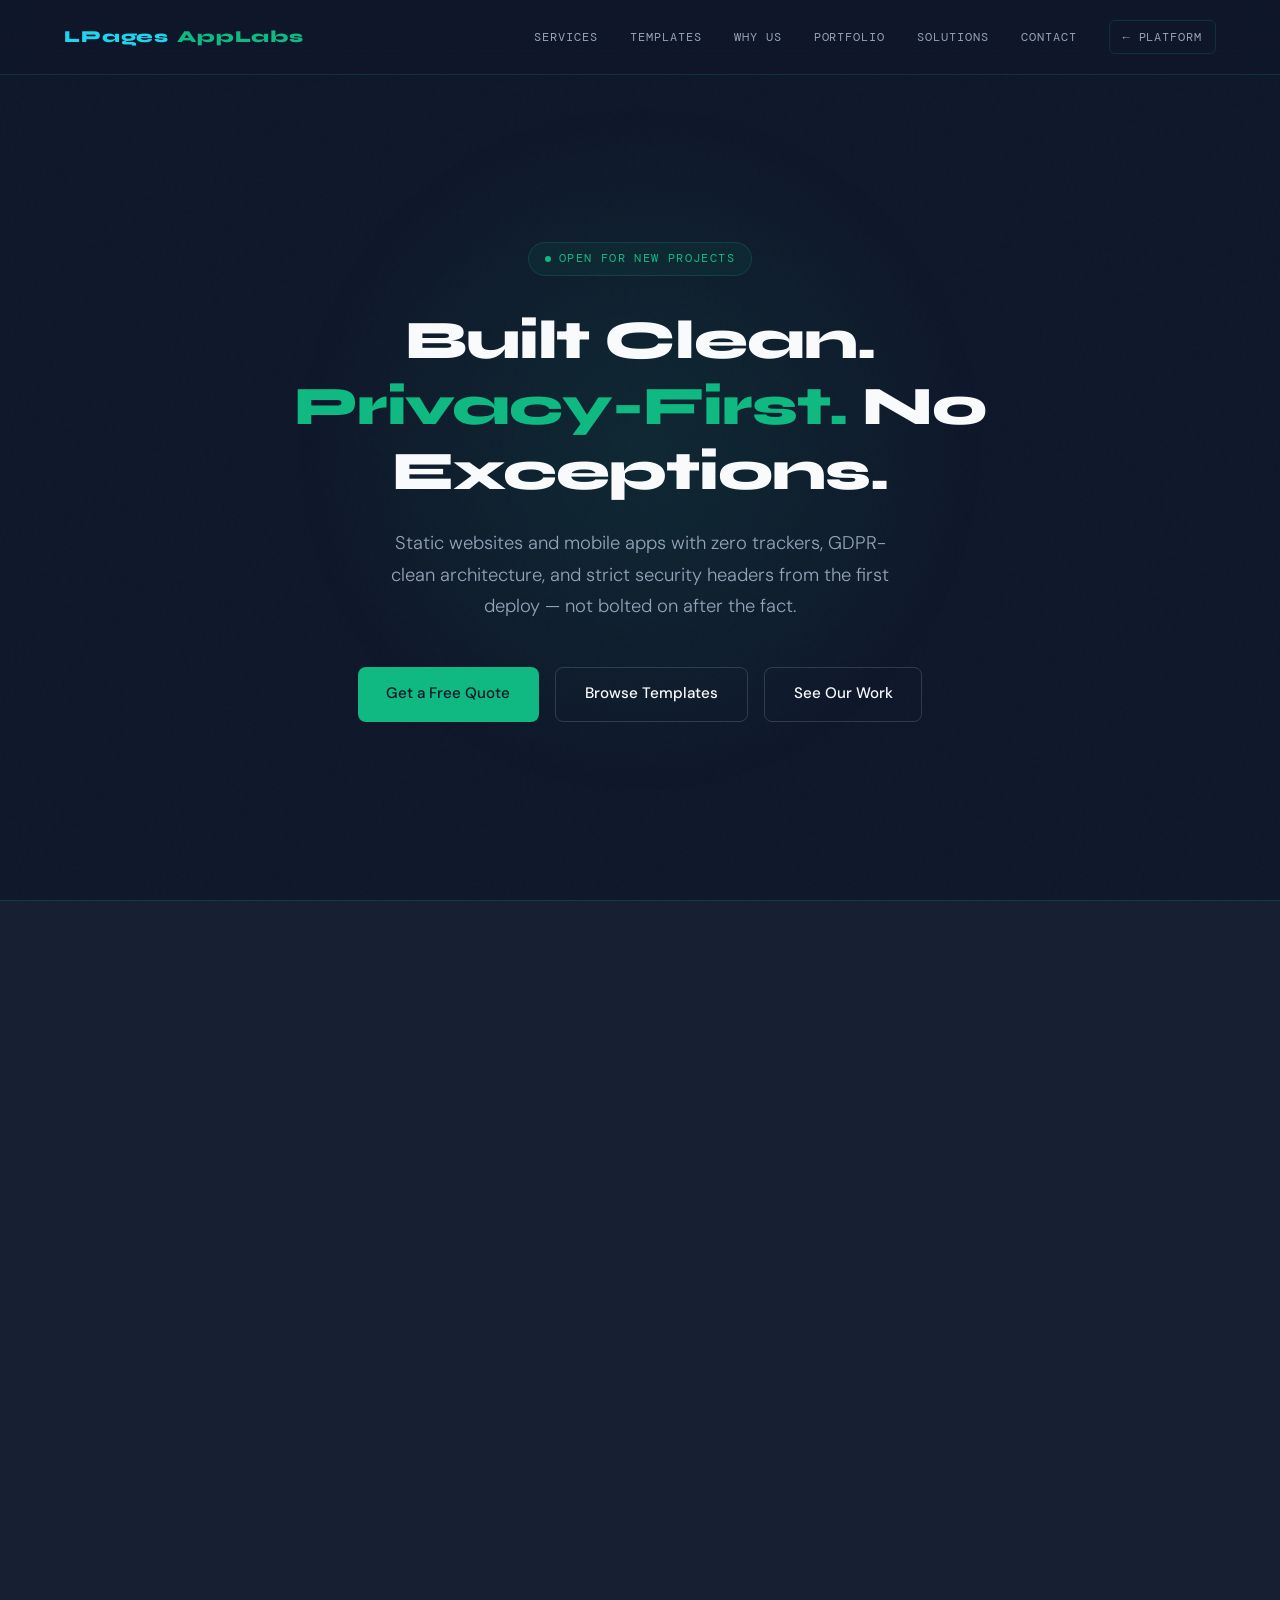
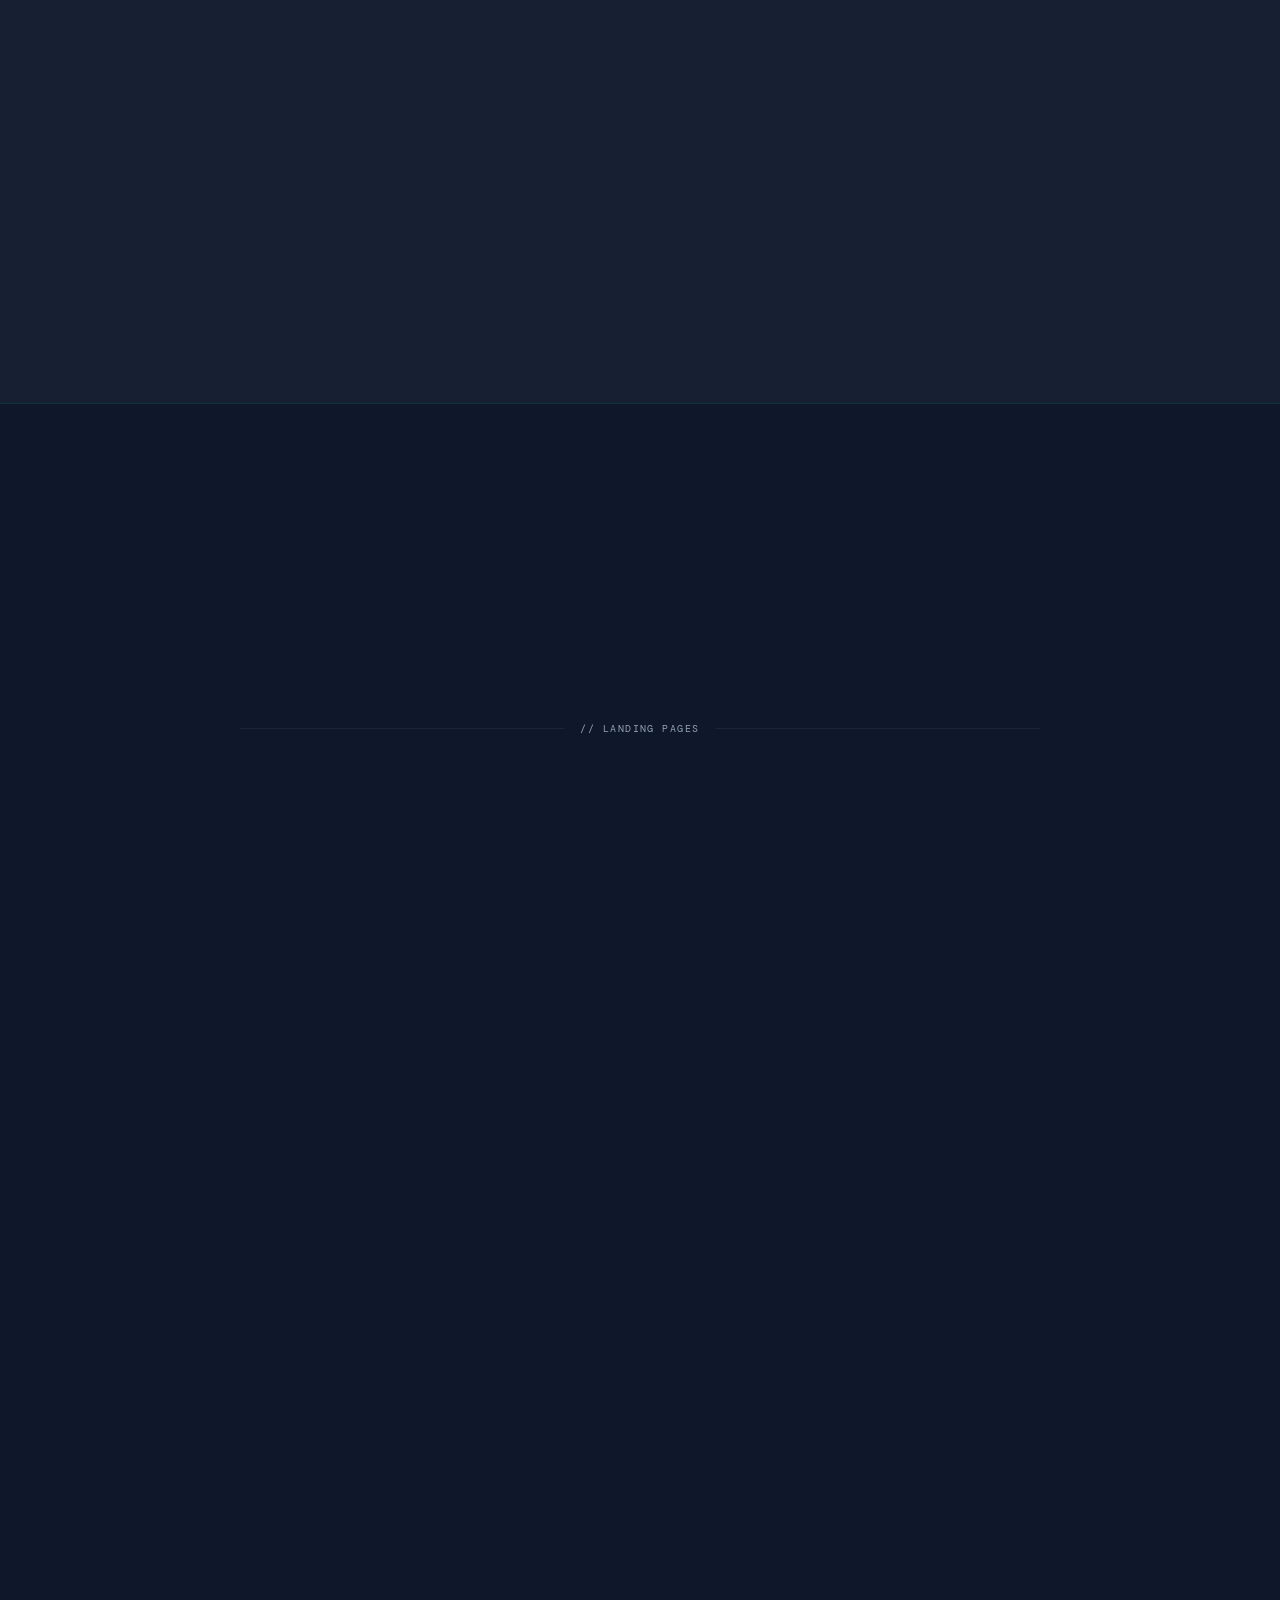
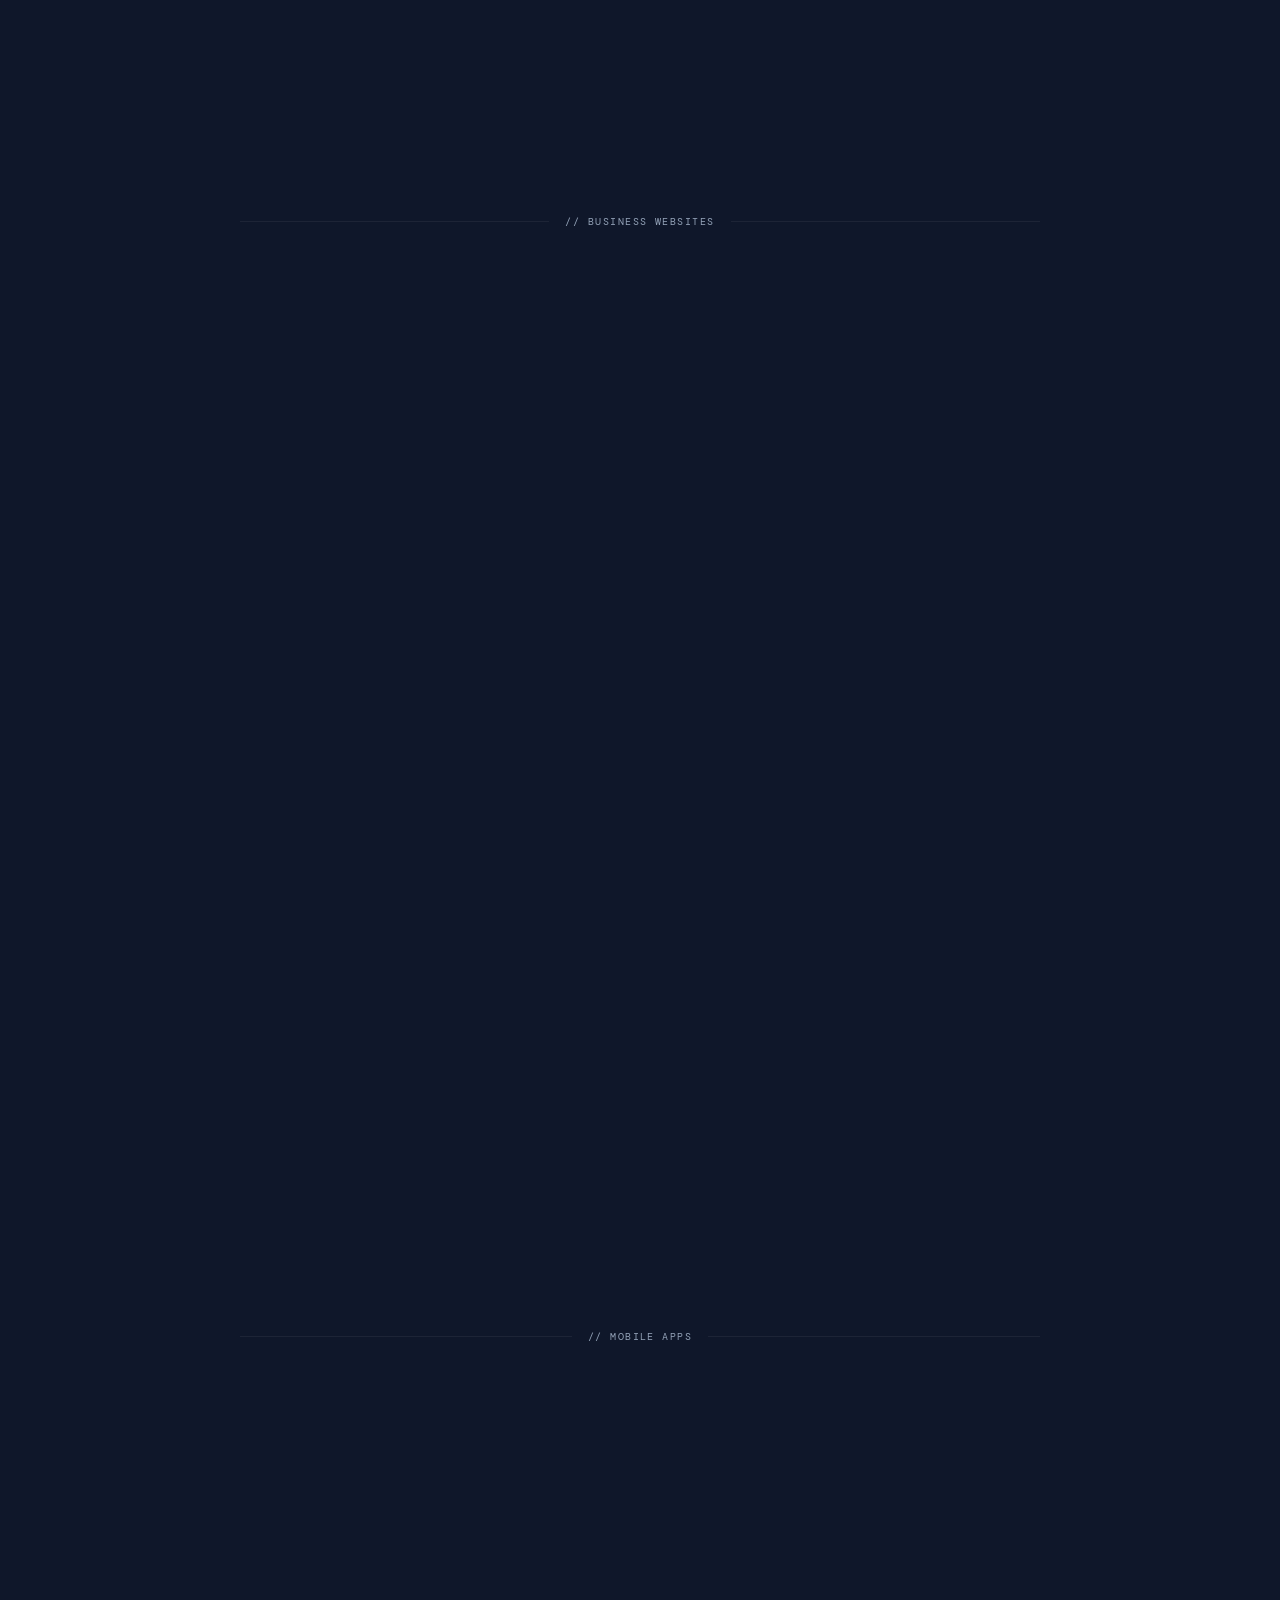
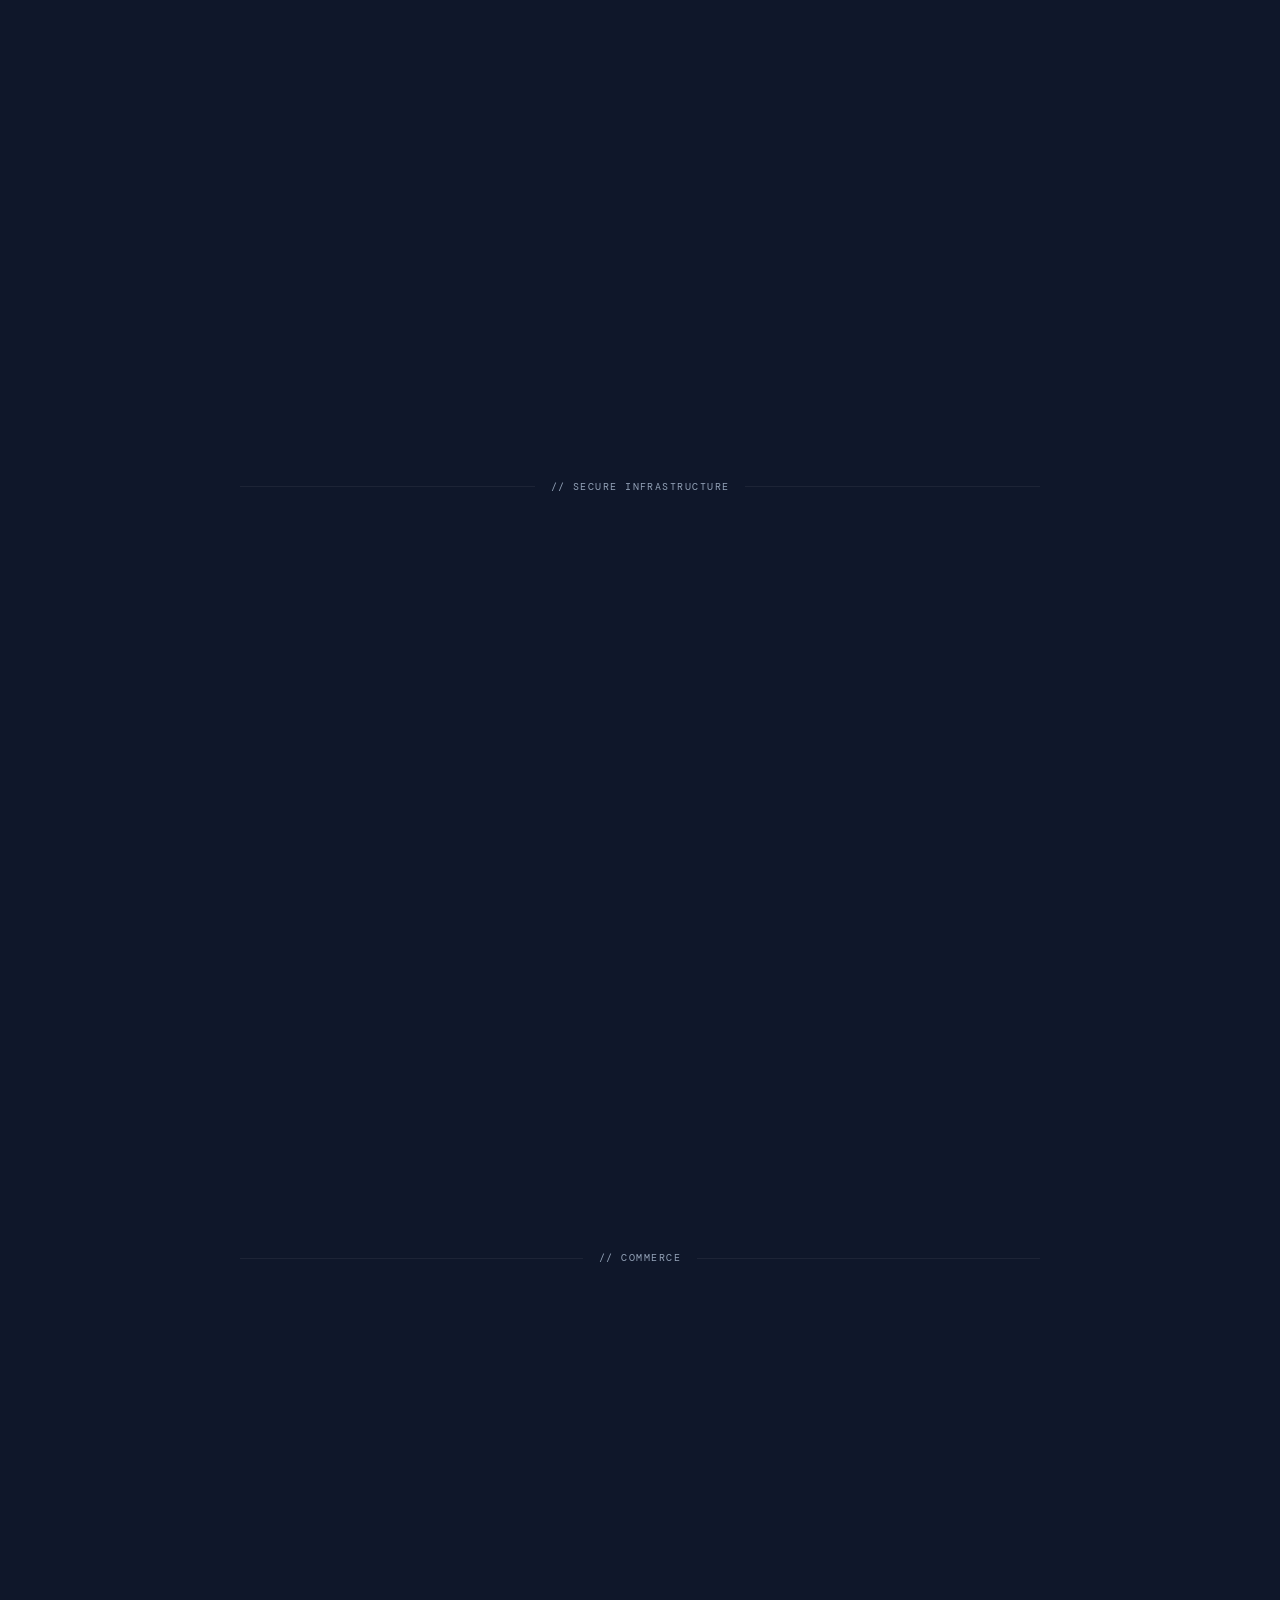
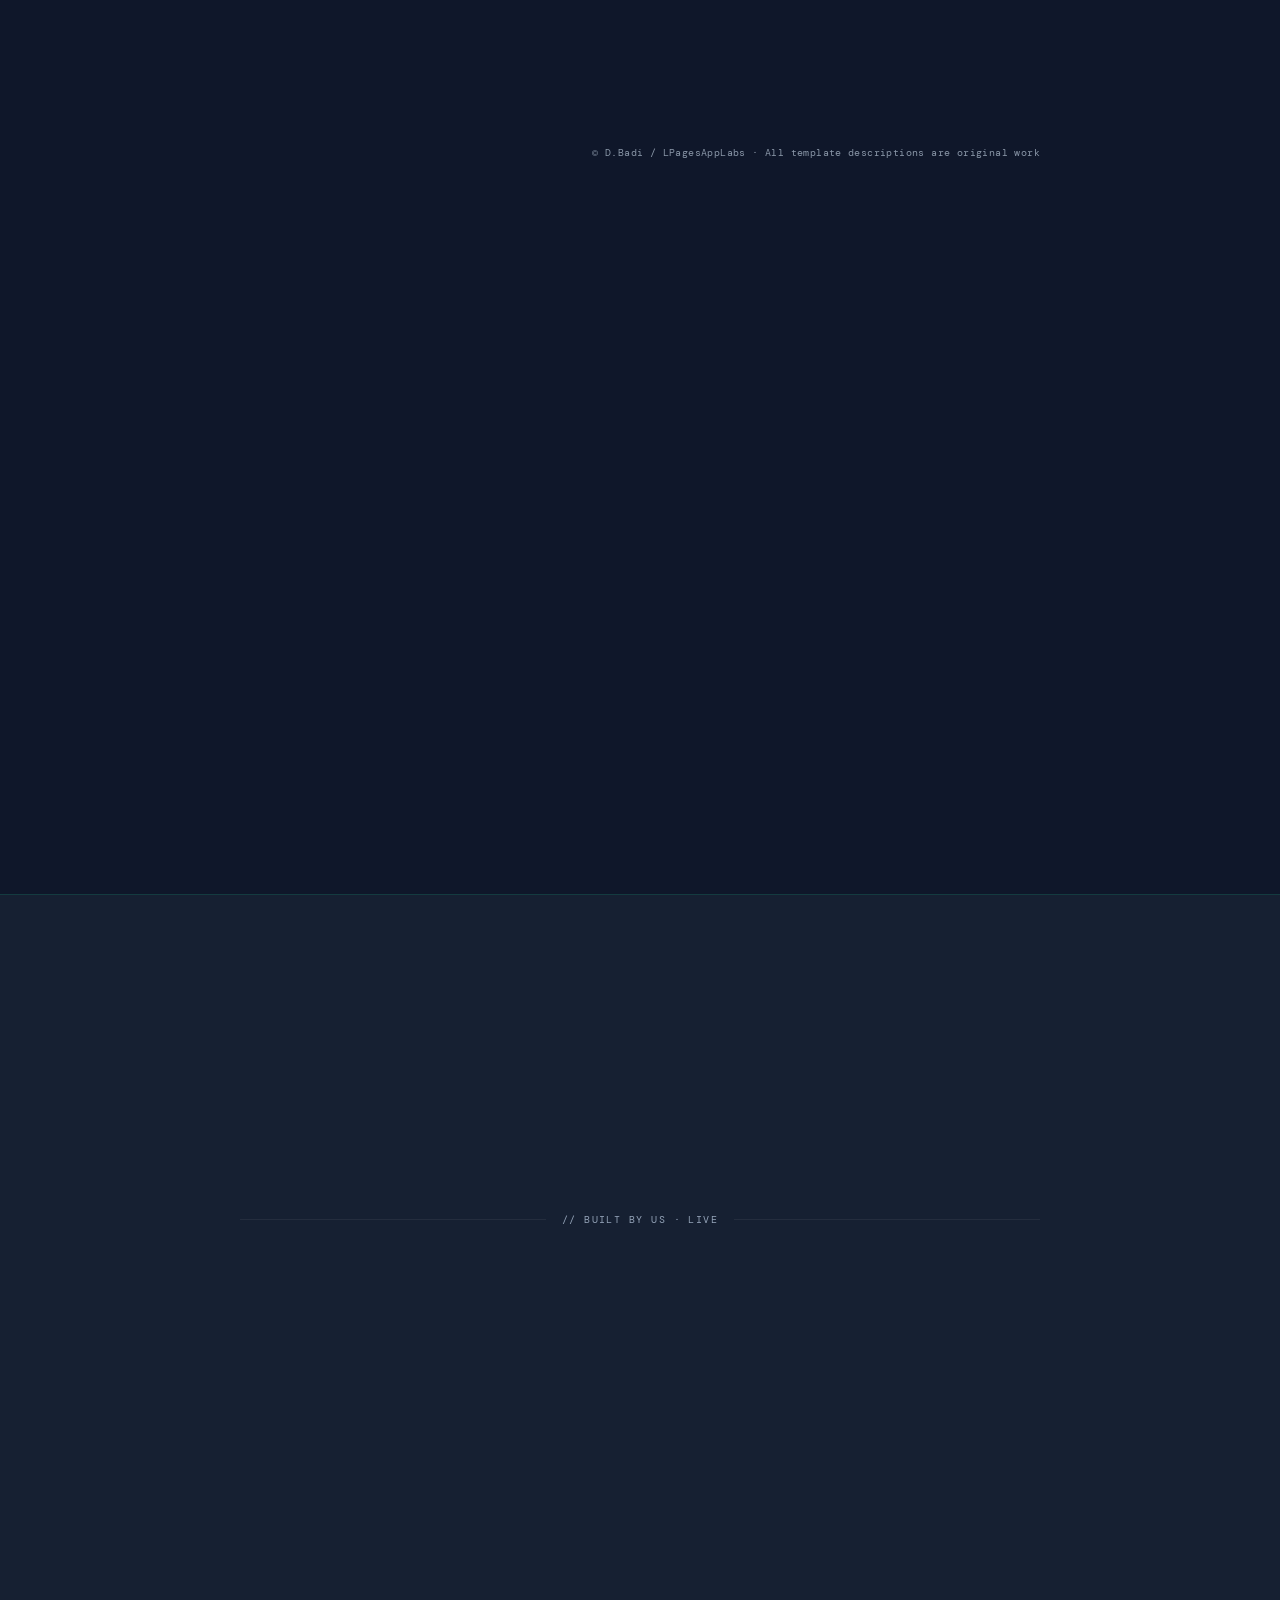
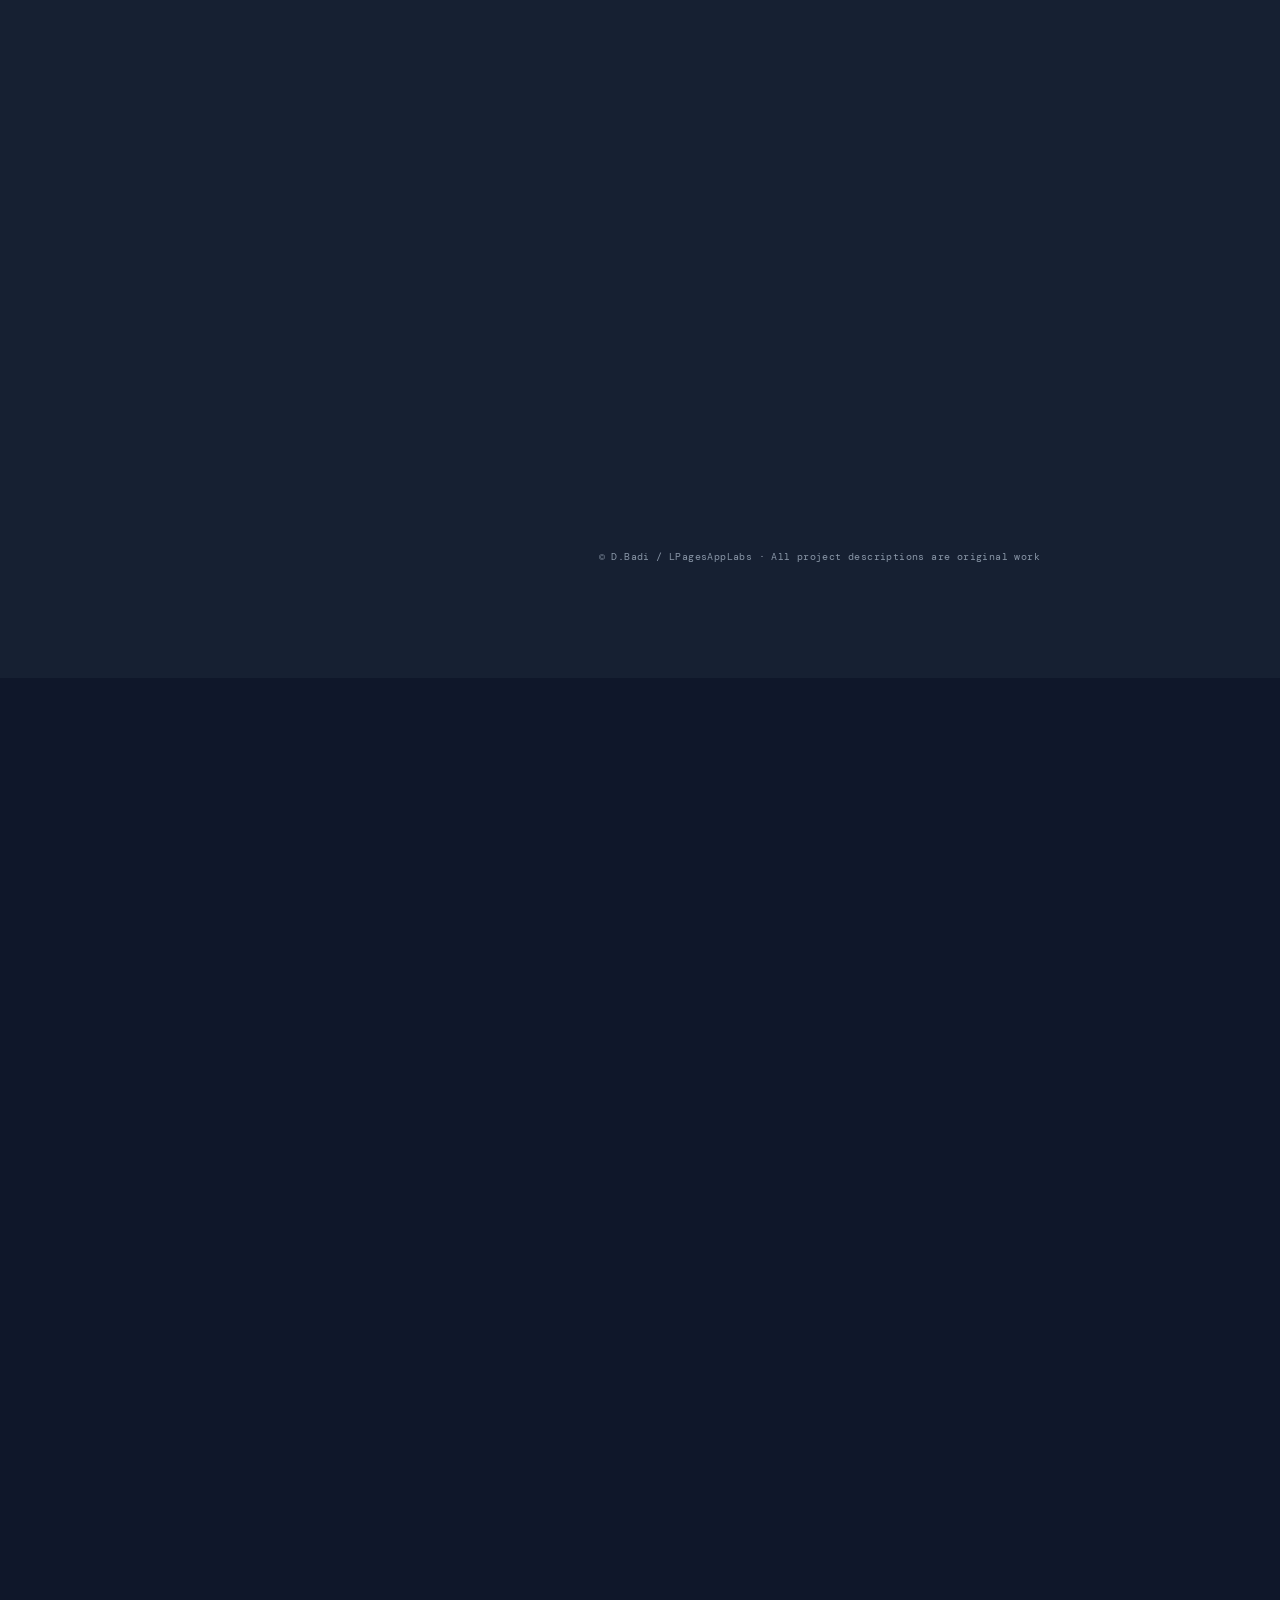
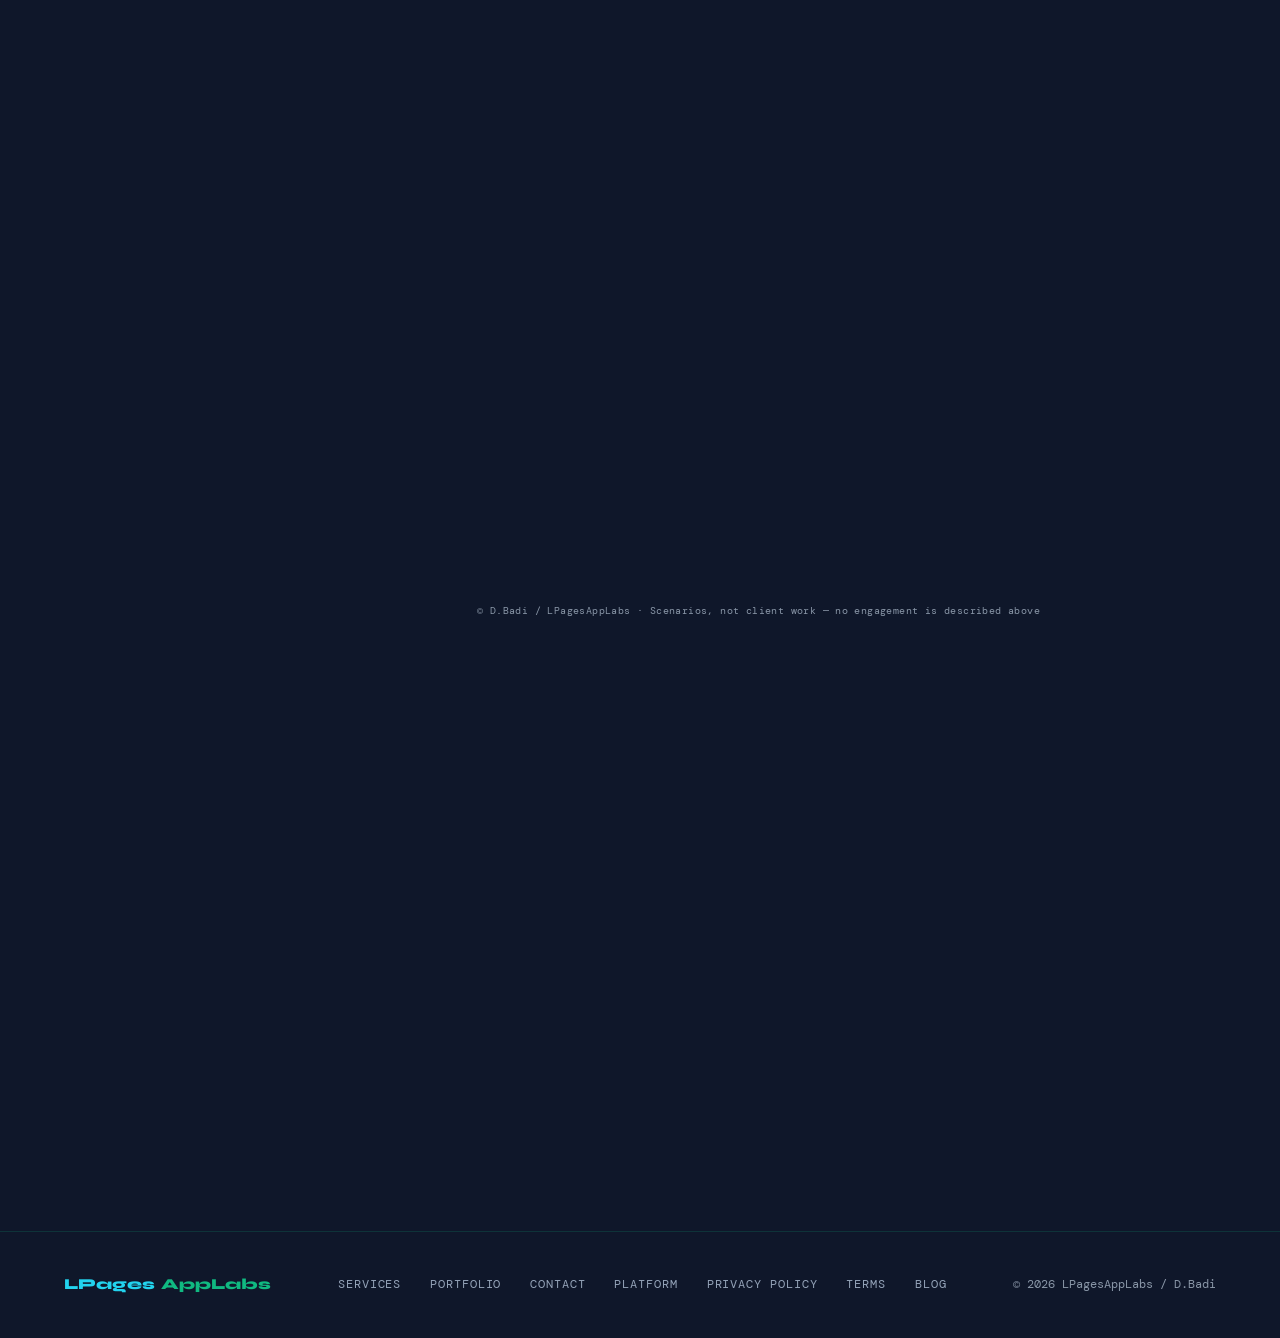
==== public/index.html @ 0d52adaf "Separate served content from internal tooling — the actual fix _redirects failed twice to block /.ci" ====
<!DOCTYPE html>
<!-- LPagesAppLabs Platform v1.0 · Services · contact@lpagesapplabs.com -->
<html lang="en">
<head>
  <meta charset="UTF-8" />
  <meta name="viewport" content="width=device-width, initial-scale=1.0"/>
  <meta name="color-scheme" content="dark">
  <title>LPagesAppLabs Services — Landing Pages, Websites & Mobile Apps</title>
  <meta name="description" content="Custom landing pages, business websites, secure web infrastructure and mobile apps built for clients. Fast delivery, security-first, mobile-first.">
  <meta name="robots" content="index, follow">
  <link rel="icon" href="https://lpagesapplabs.com/logo.svg" type="image/svg+xml">
  <link rel="canonical" href="https://services.lpagesapplabs.com/" />
  <meta property="og:title" content="LPagesAppLabs Services — Landing Pages, Websites & Mobile Apps" />
  <meta property="og:description" content="Custom landing pages, business websites, secure web infrastructure and mobile apps built for clients." />
  <meta property="og:url" content="https://services.lpagesapplabs.com/" />
  <meta property="og:image" content="https://lpagesapplabs.com/og-image.png" />
  <meta property="og:image:width" content="1200" />
  <meta property="og:image:height" content="630" />
  <meta property="og:type" content="website" />
  <meta name="twitter:card" content="summary_large_image" />
  <meta name="twitter:title" content="LPagesAppLabs Services — Landing Pages, Websites & Mobile Apps" />
  <meta name="twitter:description" content="Custom landing pages, business websites, secure web infrastructure and mobile apps built for clients." />
  <meta name="twitter:image" content="https://lpagesapplabs.com/og-image.png" />
  <meta name="theme-color" content="#0F172A">
  <script type="application/ld+json">
  {
    "@context": "https://schema.org",
    "@type": "ProfessionalService",
    "name": "LPagesAppLabs",
    "url": "https://services.lpagesapplabs.com",
    "description": "Static websites, landing pages, and mobile apps built privacy-first with zero trackers and strict security headers.",
    "email": "contact@lpagesapplabs.com",
    "founder": { "@type": "Person", "name": "D.Badi" },
    "areaServed": "EU",
    "hasOfferCatalog": {
      "@type": "OfferCatalog",
      "name": "Web & Mobile Services",
      "itemListElement": [
        {"@type": "Offer", "itemOffered": {"@type": "Service", "name": "Landing Pages"}},
        {"@type": "Offer", "itemOffered": {"@type": "Service", "name": "Business Websites"}},
        {"@type": "Offer", "itemOffered": {"@type": "Service", "name": "Secure Web Infrastructure"}},
        {"@type": "Offer", "itemOffered": {"@type": "Service", "name": "Mobile Apps"}}
      ]
    }
  }
  </script>
  <script src="main.js"></script>
  <link rel="stylesheet" href="fonts.css">
  <link rel="preload" href="fonts/syne-latin-800-normal.woff2" as="font" type="font/woff2" crossorigin>
  <link rel="preload" href="fonts/dm-sans-latin-400-normal.woff2" as="font" type="font/woff2" crossorigin>
  <link rel="stylesheet" href="styles.css">
</head>
<body>
<a class="skip-link" href="#main-content">Skip to main content</a>

<nav>
  <a href="#hero" class="nav-logo">
    <span class="lp">LPages</span><span class="rest">AppLabs</span>
  </a>
  <div class="nav-links">
    <a href="#services">Services</a>
    <a href="#templates">Templates</a>
    <a href="#why">Why Us</a>
    <a href="#work">Portfolio</a>
    <a href="#solve">Solutions</a>
    <a href="#contact">Contact</a>
    <a href="https://lpagesapplabs.com" class="nav-platform" rel="noopener noreferrer">← Platform</a>
  </div>
  <button class="nav-hamburger" id="hamburger" aria-label="Menu" aria-expanded="false" aria-controls="navMobile">
    <span></span><span></span><span></span>
  </button>
</nav>
<div class="nav-mobile" id="navMobile">
  <a href="#services">Services</a>
  <a href="#templates">Templates</a>
  <a href="#why">Why Us</a>
  <a href="#work">Portfolio</a>
  <a href="#solve">Solutions</a>
  <a href="#contact">Contact</a>
  <a href="https://lpagesapplabs.com" rel="noopener noreferrer">← Platform</a>
</div>

<main id="main-content">
<!-- HERO -->
<section id="hero">
  <div class="hero-glow"></div>
  <div class="hero-badge"><span class="badge-dot"></span> Open for new projects</div>
  <h1>Built Clean.<br><span class="accent">Privacy-First.</span> No Exceptions.</h1>
  <p class="hero-sub">Static websites and mobile apps with zero trackers, GDPR-clean architecture, and strict security headers from the first deploy — not bolted on after the fact.</p>
  <div class="btn-group">
    <a href="#contact" class="btn btn-primary">Get a Free Quote</a>
    <a href="#templates" class="btn btn-secondary">Browse Templates</a>
    <a href="#work" class="btn btn-secondary">See Our Work</a>
  </div>
</section>

<!-- SERVICES -->
<section id="services">
  <div class="services-header reveal">
    <div class="section-label">What We Build</div>
    <h2 class="section-title">Our Services</h2>
    <p>From simple landing pages to full mobile applications — everything built clean, fast, and secure.</p>
  </div>
  <div class="svc-grid">
    <div class="svc-card reveal">
      <div class="svc-icon" aria-hidden="true"><svg width="28" height="28" viewBox="0 0 24 24" fill="none" stroke="#10B981" stroke-width="1.5" stroke-linecap="round" stroke-linejoin="round" aria-hidden="true"><line x1="7" y1="17" x2="17" y2="7"/><polyline points="7 7 17 7 17 17"/></svg></div>
      <h3 class="svc-title">Landing Pages</h3>
      <div class="svc-desc">Fast, static landing pages for product launches, app releases, and campaigns. No CMS, no backend, no plugin to expire. Loads in under a second and stays up for years without maintenance.</div>
    </div>
    <div class="svc-card reveal">
      <div class="svc-icon" aria-hidden="true"><svg width="28" height="28" viewBox="0 0 24 24" fill="none" stroke="#10B981" stroke-width="1.5" stroke-linecap="round" stroke-linejoin="round" aria-hidden="true"><polyline points="16 18 22 12 16 6"/><polyline points="8 6 2 12 8 18"/></svg></div>
      <h3 class="svc-title">Business Websites</h3>
      <div class="svc-desc">Multi-page sites for professional services, restaurants, studios, and shops. Static HTML, email-based contact, strict security headers from the first deploy. No subscription required after handoff.</div>
    </div>
    <div class="svc-card reveal">
      <div class="svc-icon" aria-hidden="true"><svg width="28" height="28" viewBox="0 0 24 24" fill="none" stroke="#10B981" stroke-width="1.5" stroke-linecap="round" stroke-linejoin="round" aria-hidden="true"><path d="M12 22s8-4 8-10V5l-8-3-8 3v7c0 6 8 10 8 10z"/><polyline points="9 12 11 14 15 10"/></svg></div>
      <h3 class="svc-title">Infrastructure & Security</h3>
      <div class="svc-desc">End-to-end security for web and physical environments. Web: strict security headers, hardened hosting, GDPR-clean architecture, zero tracking by default. Network: LAN/WAN setup, firewall configuration, VPN deployment, network segmentation, and access control. Hardware: server setup and hardening, device management, and monitoring. Everything designed to reduce attack surface — not patched on after the fact.</div>
    </div>
    <div class="svc-card reveal">
      <div class="svc-icon" aria-hidden="true"><svg width="28" height="28" viewBox="0 0 24 24" fill="none" stroke="#10B981" stroke-width="1.5" stroke-linecap="round" stroke-linejoin="round" aria-hidden="true"><rect x="5" y="2" width="14" height="20" rx="2"/><circle cx="12" cy="18" r="1" fill="#10B981" stroke="none"/></svg></div>
      <h3 class="svc-title">Mobile Apps</h3>
      <div class="svc-desc">iOS & Android application development, from design to deployment on App Store and Google Play. Native experience, cross-platform efficiency.</div>
    </div>
  </div>
  <div class="svc-templates-cta reveal">
    <a href="#templates" class="svc-templates-link">Browse 11 ready-to-quote templates ↓</a>
  </div>
</section>

<!-- TEMPLATES -->
<section id="templates">
  <div class="work-inner">
    <div class="work-header reveal">
      <div class="section-label">11 Templates · Pick Your Brief</div>
      <h2 class="section-title">Templates</h2>
      <p>Pick the closest match to your project — each template lists the stack, what you get, and how long delivery takes. We scope and quote from there.</p>
    </div>

    <div class="work-divider"><span class="work-divider-label">// landing pages</span></div>

    <div class="work-card reveal" data-accent="violet">
      <div class="work-mono">L</div>
      <div class="work-info">
        <div class="work-tag">Template · Product Launch</div>
        <h3 class="work-name">Launchpad</h3>
        <div class="work-domain">Pre-launch capture page · Any product or service</div>
        <div class="work-desc">A single static page: hero, feature teasers, email capture form that sends to your inbox, optional countdown. Zero trackers, no CMS, loads in under a second. The page lives as long as the launch takes — months if needed — without maintenance. Visitors who subscribe before launch prove market interest before you ship anything.</div>
        <div class="work-stack"><span>Static HTML/CSS</span><span>Email capture</span><span>Countdown timer</span><span>Cloudflare Pages</span></div>
        <div class="work-timeline">// Timeline confirmed on quote</div>
      </div>
    </div>

    <div class="work-card reveal work-gap" data-accent="amber">
      <div class="work-mono">A</div>
      <div class="work-info">
        <div class="work-tag">Template · Mobile App Download</div>
        <h3 class="work-name">AppPage</h3>
        <div class="work-domain">iOS &amp; Android download page · Mobile apps</div>
        <div class="work-desc">Detects the visitor's device and shows the correct store button first; desktop gets both. Feature overview, screenshots, support email link. No tracking pixel, no analytics SDK, no cookies — a fast page that gets out of the way and lets the app speak for itself. Store links update in one place; the rest stays unchanged.</div>
        <div class="work-stack"><span>Static HTML/CSS</span><span>Device detection</span><span>No tracking</span><span>Cloudflare Pages</span></div>
        <div class="work-timeline">// Timeline confirmed on quote</div>
      </div>
    </div>

    <div class="work-card reveal work-gap" data-accent="cyan">
      <div class="work-mono">C</div>
      <div class="work-info">
        <div class="work-tag">Template · Events &amp; Campaigns</div>
        <h3 class="work-name">CampaignPost</h3>
        <div class="work-domain">Single-event or time-bound campaign page</div>
        <div class="work-desc">Schedule, offer or speaker cards, countdown to the date, registration via email. All static — no CMS, no backend, no plugin to expire. Works for a webinar, a product reveal, a seasonal sale, or a local event. After the date, the page archives or redirects with one header change. Nothing left running.</div>
        <div class="work-stack"><span>Static HTML/CSS</span><span>Event schema</span><span>Email registration</span><span>Zero cookies</span></div>
        <div class="work-timeline">// Timeline confirmed on quote</div>
      </div>
    </div>

    <div class="work-divider"><span class="work-divider-label">// business websites</span></div>

    <div class="work-card reveal" data-accent="rose">
      <div class="work-mono">S</div>
      <div class="work-info">
        <div class="work-tag">Template · Professional Services</div>
        <h3 class="work-name">ServeSite</h3>
        <div class="work-domain">4–7 pages · Services, about, contact</div>
        <div class="work-desc">The standard for professional services: about, services list, contact form → email, optional team or FAQ page. No CMS — content lives in HTML and is updated on request. Strict security headers from the first deploy. Lawyers, accountants, clinics, consultants — anyone whose credibility depends on the site loading fast and looking authoritative.</div>
        <div class="work-stack"><span>Static HTML/CSS</span><span>Email contact</span><span>Cloudflare Pages</span><span>CSP/HSTS</span></div>
        <div class="work-timeline">// Timeline confirmed on quote</div>
      </div>
    </div>

    <div class="work-card reveal work-gap" data-accent="lime">
      <div class="work-mono">G</div>
      <div class="work-info">
        <div class="work-tag">Template · Visual Portfolio or Catalog</div>
        <h3 class="work-name">GalleryBase</h3>
        <div class="work-domain">Photography, ceramics, art, product range</div>
        <div class="work-desc">Image-heavy static build with lazy-loading — 20 to 100+ photos without performance compromise. Gallery grid or product card layout, per-item descriptions, order or booking request via email. No CMS login, no subscription, no plugin to expire. The images are the content; the site gets out of the way. Updating a price or adding a new item is one line of HTML.</div>
        <div class="work-stack"><span>Static HTML/CSS</span><span>Lazy-load images</span><span>No CMS</span><span>Email orders</span></div>
        <div class="work-timeline">// Timeline confirmed on quote</div>
      </div>
    </div>

    <div class="work-card reveal work-gap" data-accent="indigo">
      <div class="work-mono">B</div>
      <div class="work-info">
        <div class="work-tag">Template · Personal Brand</div>
        <h3 class="work-name">BrandPage</h3>
        <div class="work-domain">Trainer, consultant, freelancer, coach</div>
        <div class="work-desc">One page. Bio, what you offer, three to five testimonial quotes, booking form that sends to email. Mobile-first because your clients find you on their phones. Zero tracking — no analytics, no retargeting pixel following them after they leave. You meet the client in person; the site just makes sure they can find you.</div>
        <div class="work-stack"><span>Static one-pager</span><span>Email booking</span><span>No tracking</span><span>Cloudflare Pages</span></div>
        <div class="work-timeline">// Timeline confirmed on quote</div>
      </div>
    </div>

    <div class="work-divider"><span class="work-divider-label">// mobile apps</span></div>

    <div class="work-card reveal" data-accent="sky">
      <div class="work-mono">U</div>
      <div class="work-info">
        <div class="work-tag">Template · Utility App · Android</div>
        <h3 class="work-name">UtilKit</h3>
        <div class="work-domain">Privacy tool, productivity utility, offline-first</div>
        <div class="work-desc">Android-first (Kotlin) utility app built for offline, local-only operation. No backend, no account required, no analytics SDK — data stays on the device. Same architecture as LockedPages: local data, local logic, local storage. Ideal for encryption tools, secure notes, calculators, or any utility where users should not need to trust a server.</div>
        <div class="work-stack"><span>Kotlin</span><span>Android</span><span>Local-only</span><span>No backend</span><span>Google Play</span></div>
        <div class="work-timeline">// Timeline confirmed on quote</div>
      </div>
    </div>

    <div class="work-card reveal work-gap" data-accent="orange">
      <div class="work-mono">P</div>
      <div class="work-info">
        <div class="work-tag">Template · Business Companion · Android</div>
        <h3 class="work-name">PocketBiz</h3>
        <div class="work-domain">Companion app for a local business or service</div>
        <div class="work-desc">A lean Android app built for one specific business: menu or service list, contact, optional push notifications. No user accounts — the app knows what the business offers and shows it. Booking requests write an email to the owner. Menu, prices, and hours update by swapping a local config file. Built for one client, not for a platform.</div>
        <div class="work-stack"><span>Kotlin</span><span>Android</span><span>Local config</span><span>Email actions</span><span>Google Play</span></div>
        <div class="work-timeline">// Timeline confirmed on quote</div>
      </div>
    </div>

    <div class="work-divider"><span class="work-divider-label">// secure infrastructure</span></div>

    <div class="work-card reveal" data-accent="blue">
      <div class="work-mono">D</div>
      <div class="work-info">
        <div class="work-tag">Default · Every Build</div>
        <h3 class="work-name">DefendBuild</h3>
        <div class="work-domain">Security-first architecture · Included in all projects</div>
        <div class="work-desc">Not a service add-on — the base for every build. Strict CSP (no unsafe-inline), HSTS with preload, X-Frame-Options, Permissions-Policy disabling every sensor API not in use. Zero third-party scripts. All JS in external files. Static-only hosting: no server to patch, no CMS to exploit. GDPR-clean from line one — no cookies, no consent banner required. This is the default, not an upgrade.</div>
        <div class="work-stack"><span>Cloudflare Pages</span><span>CSP/HSTS</span><span>_headers file</span><span>Static-only</span><span>Zero tracking</span></div>
        <div class="work-timeline">// Included in every project · No extra cost</div>
      </div>
    </div>

    <div class="work-card reveal work-gap" data-accent="teal">
      <div class="work-mono">H</div>
      <div class="work-info">
        <div class="work-tag">Service · Security Audit &amp; Hardening</div>
        <h3 class="work-name">HardenKit</h3>
        <div class="work-domain">Existing site · Headers, CSP, GDPR, dependency review</div>
        <div class="work-desc">Audit of an existing site: missing security headers, inline script exposure, third-party tracker inventory, cookie compliance, outdated dependencies. Delivered as a prioritised report with specific fixes. Most fixes are a _headers file and a script refactor — the site does not need to be rebuilt, just tightened. One week, fixed scope, no retainer required.</div>
        <div class="work-stack"><span>Headers audit</span><span>CSP review</span><span>Tracker inventory</span><span>GDPR check</span></div>
        <div class="work-timeline">// Timeline confirmed on quote</div>
      </div>
    </div>

    <div class="work-divider"><span class="work-divider-label">// commerce</span></div>

    <div class="work-card reveal" data-accent="emerald">
      <div class="work-mono">W</div>
      <div class="work-info">
        <div class="work-tag">Template · E-Commerce &amp; Payments</div>
        <h3 class="work-name">ShopWorker</h3>
        <div class="work-domain">Real cart · Stripe Checkout · Cloudflare Worker backend</div>
        <div class="work-desc">Static HTML storefront with a vanilla JS cart saved in localStorage and a Cloudflare Worker that creates the Stripe Checkout session server-side. Visitor browses, adds to cart, clicks checkout — the Worker validates every price against a server-side source before Stripe sees the order. Stripe handles all card data, PCI scope, SCA and 3D Secure for EU customers, and confirmation emails. No card data ever touches your domain. Worker runs at Cloudflare edge — free tier covers 100,000 requests per day. The one rule that cannot be skipped: the client-side cart total is never trusted. The Worker recomputes it. Always.</div>
        <div class="work-stack">
          <span>Static HTML/CSS</span><span>Vanilla JS cart</span><span>Cloudflare Worker</span><span>Stripe Checkout</span><span>SCA / 3D Secure</span><span>CSP: stripe.com</span>
        </div>
        <div class="work-timeline">// Timeline confirmed on quote</div>
      </div>
    </div>

    <p class="work-copyright">© D.Badi / LPagesAppLabs · All template descriptions are original work</p>

  </div>
</section>

<!-- WHY US -->
<section id="why">
  <div class="why-inner">
    <div class="why-header reveal">
      <div class="section-label">Why LPagesAppLabs</div>
      <h2 class="section-title">Built Different</h2>
      <p>We don't just build — we build it right.</p>
    </div>
    <div class="why-grid">
      <div class="why-card reveal">
        <div class="why-icon" aria-hidden="true"><svg width="22" height="22" viewBox="0 0 24 24" fill="none" stroke="#10B981" stroke-width="1.5" stroke-linecap="round" stroke-linejoin="round" aria-hidden="true"><polygon points="13 2 3 14 12 14 11 22 21 10 12 10 13 2"/></svg></div>
        <div class="why-text">
          <h3 class="why-title">Fast Delivery</h3>
          <p>Tight timelines, no bloat. We ship clean, production-ready work without unnecessary delays.</p>
        </div>
      </div>
      <div class="why-card reveal">
        <div class="why-icon" aria-hidden="true"><svg width="22" height="22" viewBox="0 0 24 24" fill="none" stroke="#10B981" stroke-width="1.5" stroke-linecap="round" stroke-linejoin="round" aria-hidden="true"><path d="M12 22s8-4 8-10V5l-8-3-8 3v7c0 6 8 10 8 10z"/><polyline points="9 12 11 14 15 10"/></svg></div>
        <div class="why-text">
          <h3 class="why-title">Security-First</h3>
          <p>Every project is built with security in mind from the start — SSL, privacy compliance, zero unnecessary data collection.</p>
        </div>
      </div>
      <div class="why-card reveal">
        <div class="why-icon" aria-hidden="true"><svg width="22" height="22" viewBox="0 0 24 24" fill="none" stroke="#10B981" stroke-width="1.5" stroke-linecap="round" stroke-linejoin="round" aria-hidden="true"><rect x="5" y="2" width="14" height="20" rx="2"/><circle cx="12" cy="18" r="1" fill="currentColor" stroke="none"/></svg></div>
        <div class="why-text">
          <h3 class="why-title">Mobile-First Design</h3>
          <p>All our work is designed for mobile first, then scaled up — because most of your users are on phones.</p>
        </div>
      </div>
      <div class="why-card reveal">
        <div class="why-icon" aria-hidden="true"><svg width="22" height="22" viewBox="0 0 24 24" fill="none" stroke="#10B981" stroke-width="1.5" stroke-linecap="round" stroke-linejoin="round" aria-hidden="true"><circle cx="12" cy="12" r="10"/><circle cx="12" cy="12" r="6"/><circle cx="12" cy="12" r="2"/></svg></div>
        <div class="why-text">
          <h3 class="why-title">Custom Quotes</h3>
          <p>No fixed pricing packages. Every project is different — we scope and price based on your actual needs.</p>
        </div>
      </div>
    </div>
  </div>
</section>

<!-- OUR WORK -->
<section id="work">
  <div class="work-inner">
    <div class="work-header reveal">
      <div class="section-label">Portfolio</div>
      <h2 class="section-title">What We've Built</h2>
      <p>The best proof is our own products — a live multi-subdomain platform, a shipped encryption app, and a production developer tool. Everything in this section is built, deployed and running today.</p>
    </div>

    <div class="work-divider work-divider--major"><span class="work-divider-label">// built by us · live</span></div>

    <a href="https://lpagesapplabs.com" class="work-card reveal" data-accent="emerald" rel="noopener noreferrer">
      <div class="work-mono">LP</div>
      <div class="work-info">
        <div class="work-tag">Platform · Live · 9 Subdomains</div>
        <h3 class="work-name">LPagesAppLabs Platform</h3>
        <div class="work-domain">lpagesapplabs.com</div>
        <div class="work-desc">This platform. Nine subdomains, individual Content Security Policy per subdomain, strict HSTS, zero third-party scripts or trackers. Deployed on Cloudflare Pages CDN with custom security headers. Built and maintained entirely in-house — the platform is the proof of work.</div>
        <div class="work-stack">
          <span>Static HTML/CSS</span><span>9 Subdomains</span><span>Cloudflare Pages</span><span>CSP per subdomain</span><span>HSTS</span>
        </div>
      </div>
      <div class="work-arrow" aria-hidden="true">↗</div>
    </a>

    <a href="https://lockedpages.lpagesapplabs.com" class="work-card reveal work-gap" data-accent="teal" rel="noopener noreferrer">
      <img src="lockedpages-icon.svg" alt="LockedPages" loading="lazy" width="64" height="64">
      <div class="work-info">
        <div class="work-tag">Mobile App · Closed Beta · Android</div>
        <h3 class="work-name">LockedPages</h3>
        <div class="work-domain">lockedpages.lpagesapplabs.com</div>
        <div class="work-desc">AES-256-GCM file encryption app. Zero-knowledge — the password never leaves the device, the key is never stored. Designed, built, and maintained entirely in-house.</div>
        <div class="work-stack">
          <span>Kotlin</span><span>Argon2id</span><span>AES-256-GCM</span><span>Android</span>
        </div>
      </div>
      <div class="work-arrow" aria-hidden="true">↗</div>
    </a>

    <a href="https://clip-trimmer.lpagesapplabs.com" class="work-card reveal work-gap" data-accent="cyan" rel="noopener noreferrer">
      <div class="work-mono">CT</div>
      <div class="work-info">
        <div class="work-tag">Developer Tool · V2 Complete · Python CLI</div>
        <h3 class="work-name">Clip Trimmer</h3>
        <div class="work-domain">clip-trimmer.lpagesapplabs.com</div>
        <div class="work-desc">Automated 9:16 video pipeline with face crop, punch zoom, AI captions, and CI/CD integration. 55 unit tests and CI/CD, fully documented. Built in-house to solve a real problem and in daily use; end-to-end validation on production clips is still in progress.</div>
        <div class="work-stack">
          <span>Python</span><span>FFmpeg</span><span>Whisper AI</span><span>55 Tests</span><span>CI/CD</span>
        </div>
      </div>
      <div class="work-arrow" aria-hidden="true">↗</div>
    </a>

    <p class="work-copyright">© D.Badi / LPagesAppLabs · All project descriptions are original work</p>

  </div>
</section>

<!-- PROBLEMS WE SOLVE — scenarios, explicitly not case studies -->
<section id="solve">
  <div class="work-inner">
    <div class="work-header reveal">
      <div class="section-label">Capabilities</div>
      <h2 class="section-title">Problems We Solve</h2>
      <p>Recurring briefs this approach is built for. <strong>These are not case studies.</strong> No client is described and nothing below has been delivered — each one is a situation a static site answers well, and what we would build for it.</p>
    </div>

    <div class="work-card work-card--scenario reveal" data-accent="amber">
      <div class="work-info">
        <div class="work-tag">Website · Healthcare</div>
        <h3 class="work-name">The 2014 WordPress clinic site</h3>
        <div class="work-domain">Typical brief · bilingual practice</div>
        <div class="work-desc">A plugin-heavy install from 2014 takes seconds to render on mobile, and every plugin is either an update you have to apply or a vulnerability you do not yet know about. Rebuilt as static HTML there is no database, no admin login and no update treadmill. Appointment enquiries go straight to email, and a bilingual site becomes two sets of files rather than a translation plugin.</div>
        <div class="work-stack">
          <span>Static HTML/CSS</span><span>Cloudflare Pages</span><span>Bilingual</span><span>No CMS</span>
        </div>
        <div class="work-timeline">// Timeline confirmed on quote</div>
      </div>
    </div>

    <div class="work-card work-card--scenario reveal work-gap" data-accent="cyan">
      <div class="work-info">
        <div class="work-tag">Landing Page · B2B SaaS</div>
        <h3 class="work-name">Pre-launch page on a press deadline</h3>
        <div class="work-domain">Typical brief · pre-launch product</div>
        <div class="work-desc">You have a product and a press release going out, and nothing to point either at. A static landing page can go up in days because there is no stack to provision — a strict Content Security Policy from the first deploy, no third-party scripts, EU-hosted. For a compliance-tooling audience the absence of analytics is itself a signal, and that audience checks.</div>
        <div class="work-stack">
          <span>Static landing page</span><span>Strict CSP</span><span>EU-hosted</span><span>Zero tracking</span>
        </div>
        <div class="work-timeline">// Timeline confirmed on quote</div>
      </div>
    </div>

    <div class="work-card work-card--scenario reveal work-gap" data-accent="rose">
      <div class="work-info">
        <div class="work-tag">Portfolio · Photography</div>
        <h3 class="work-name">A portfolio that outlives the shoot</h3>
        <div class="work-domain">Typical brief · image-heavy portfolio</div>
        <div class="work-desc">Galleries of forty or more images without a CMS to maintain: lazy-loaded so the page stays fast, static so there is nothing to patch. No login to lose, no plugin to break at 2am the night before a shoot. Adding a set means dropping files in a folder and redeploying.</div>
        <div class="work-stack">
          <span>Static portfolio</span><span>Lazy-load gallery</span><span>40+ images</span><span>No CMS</span>
        </div>
        <div class="work-timeline">// Timeline confirmed on quote</div>
      </div>
    </div>

    <div class="work-card work-card--scenario reveal work-gap" data-accent="violet">
      <div class="work-info">
        <div class="work-tag">Restaurant · Hospitality</div>
        <h3 class="work-name">Bookings living in Instagram DMs</h3>
        <div class="work-domain">Typical brief · menu and reservations</div>
        <div class="work-desc">Requests get missed on a busy Friday night, and there is no record of the ones that were. The seasonal menu becomes plain HTML and the reservation form goes to a direct email line — no booking platform taking a commission, no third party holding guest data. Updating the menu once a season takes minutes and needs no login.</div>
        <div class="work-stack">
          <span>Static HTML/CSS</span><span>Email reservations</span><span>No booking platform</span><span>GDPR-clean</span>
        </div>
        <div class="work-timeline">// Timeline confirmed on quote</div>
      </div>
    </div>

    <div class="work-card work-card--scenario reveal work-gap" data-accent="indigo">
      <div class="work-info">
        <div class="work-tag">Corporate · Legal Services</div>
        <h3 class="work-name">The firm whose host keeps going down</h3>
        <div class="work-domain">Typical brief · professional practice</div>
        <div class="work-desc">Shared hosting that drops twice a month is the wrong look for a practice advising clients on digital compliance. Static files on a CDN have no server to patch and no runtime to fall over. A PGP key on the contact page for sensitive matters; and no blog at all if old posts would become discoverable evidence later — a decision worth taking deliberately rather than by default.</div>
        <div class="work-stack">
          <span>Static site</span><span>Cloudflare Pages</span><span>PGP contact</span><span>No CMS</span>
        </div>
        <div class="work-timeline">// Timeline confirmed on quote</div>
      </div>
    </div>

    <div class="work-card work-card--scenario reveal work-gap" data-accent="lime">
      <div class="work-info">
        <div class="work-tag">Personal Brand · Fitness</div>
        <h3 class="work-name">Paying monthly for nine trackers</h3>
        <div class="work-domain">Typical brief · bookings and services</div>
        <div class="work-desc">Site builders load third-party scripts you never chose, which requires a consent banner, which visitors decline — and then cannot find your booking page. A static page carries zero trackers, so no banner is required and nothing is there to decline. At €32 a month, a builder subscription costs €384 a year for that privilege.</div>
        <div class="work-stack">
          <span>Static HTML/CSS</span><span>Zero trackers</span><span>No consent banner</span><span>Email booking</span>
        </div>
        <div class="work-timeline">// Timeline confirmed on quote</div>
      </div>
    </div>

    <div class="work-card work-card--scenario reveal work-gap" data-accent="sky">
      <div class="work-info">
        <div class="work-tag">Personal Brand · Real Estate</div>
        <h3 class="work-name">Indistinguishable on the aggregators</h3>
        <div class="work-domain">Typical brief · independent agent</div>
        <div class="work-desc">Every agent on the same platform looks identical, and the platform takes a fee on the lead it sends you. A standalone brand site with a manually maintained listing grid takes about two minutes to add a property and two to remove it once it sells. The enquiry arrives directly, with no commission attached to it.</div>
        <div class="work-stack">
          <span>Static portfolio</span><span>Manual listing grid</span><span>Cloudflare Pages</span><span>No aggregator</span>
        </div>
        <div class="work-timeline">// Timeline confirmed on quote</div>
      </div>
    </div>

    <div class="work-card work-card--scenario reveal work-gap" data-accent="orange">
      <div class="work-info">
        <div class="work-tag">Product Catalog · Craft &amp; Ceramics</div>
        <h3 class="work-name">A catalog that does not need a checkout</h3>
        <div class="work-domain">Typical brief · small-batch maker</div>
        <div class="work-desc">Selling through direct messages and a market stall does not require a full store. A static catalog carries the photography, descriptions and prices, with orders by email — no checkout, therefore no PCI scope and no monthly platform fee. Payment on delivery, the way it already works. The products need to be found, not carted.</div>
        <div class="work-stack">
          <span>Static catalog</span><span>Product photography</span><span>No CMS</span><span>No checkout</span>
        </div>
        <div class="work-timeline">// Timeline confirmed on quote</div>
      </div>
    </div>

    <div class="work-card work-card--scenario reveal work-gap" data-accent="teal">
      <div class="work-info">
        <div class="work-tag">Corporate · Accountancy</div>
        <h3 class="work-name">The three-year-old tax calendar</h3>
        <div class="work-domain">Typical brief · firm with reference data</div>
        <div class="work-desc">A stale deadline table sends clients in with wrong assumptions, which costs more to correct than the site cost to build. As a plain HTML table it is updated once each January in about ten minutes — no plugin to break, no subscription to renew, no login to forget. Where every word is reviewed before publication, that review happens once and stays true.</div>
        <div class="work-stack">
          <span>Static HTML/CSS</span><span>Cloudflare Pages</span><span>Hardcoded calendar</span><span>No CMS</span>
        </div>
        <div class="work-timeline">// Timeline confirmed on quote</div>
      </div>
    </div>

    <p class="work-copyright">© D.Badi / LPagesAppLabs · Scenarios, not client work — no engagement is described above</p>

  </div>
</section>

<!-- CONTACT -->
<section id="contact">
  <div class="contact-inner">
    <div class="reveal">
      <div class="section-label">Get in Touch</div>
      <h2 class="section-title">Let's Talk</h2>
      <p>Tell us about your project and we'll get back to you with a free quote within 2 business days.</p>
    </div>
    <div class="contact-box reveal">
      <p>Send us a message — no forms, no bots, just email.</p>
      <a href="mailto:contact@lpagesapplabs.com" class="contact-email">contact@lpagesapplabs.com</a>
    </div>
  </div>
</section>

</main>
<footer>
  <a href="#hero" class="footer-logo">
    <span class="lp">LPages</span><span class="rest">AppLabs</span>
  </a>
  <div class="footer-links">
    <a href="#services">Services</a>
    <a href="#work">Portfolio</a>
    <a href="#contact">Contact</a>
    <a href="https://lpagesapplabs.com" rel="noopener noreferrer">Platform</a>
    <a href="privacy.html">Privacy Policy</a>
    <a href="terms.html">Terms</a>
    <a href="https://blog.lpagesapplabs.com">Blog</a>
  </div>
  <div class="footer-copy">© 2026 LPagesAppLabs / D.Badi</div>
</footer>

</body>
</html>
---- public/fonts.css ----
/* Self-hosted webfonts. Previously loaded from fonts.bunny.net, which sat in both
   style-src and font-src on all nine origins with no SRI possible, because the
   CSS URL is generated. Serving them from our own origin removes the last
   third-party origin on the platform and lets the CSP drop to 'self'.
   Greek subsets omitted; latin and latin-ext cover English and Romanian. */

/* latin */
@font-face {
  font-family: 'Syne';
  font-style: normal;
  font-weight: 400;
  font-stretch: 100%;
  font-display: swap;
  src: url(fonts/syne-latin-400-normal.woff2) format('woff2'); 
  unicode-range: U+0000-00FF,U+0131,U+0152-0153,U+02BB-02BC,U+02C6,U+02DA,U+02DC,U+0304,U+0308,U+0329,U+2000-206F,U+20AC,U+2122,U+2191,U+2193,U+2212,U+2215,U+FEFF,U+FFFD;
}

/* latin-ext */
@font-face {
  font-family: 'Syne';
  font-style: normal;
  font-weight: 400;
  font-stretch: 100%;
  font-display: swap;
  src: url(fonts/syne-latin-ext-400-normal.woff2) format('woff2'); 
  unicode-range: U+0100-02BA,U+02BD-02C5,U+02C7-02CC,U+02CE-02D7,U+02DD-02FF,U+0304,U+0308,U+0329,U+1D00-1DBF,U+1E00-1E9F,U+1EF2-1EFF,U+2020,U+20A0-20AB,U+20AD-20C0,U+2113,U+2C60-2C7F,U+A720-A7FF;
}

/* latin */
@font-face {
  font-family: 'Syne';
  font-style: normal;
  font-weight: 600;
  font-stretch: 100%;
  font-display: swap;
  src: url(fonts/syne-latin-600-normal.woff2) format('woff2'); 
  unicode-range: U+0000-00FF,U+0131,U+0152-0153,U+02BB-02BC,U+02C6,U+02DA,U+02DC,U+0304,U+0308,U+0329,U+2000-206F,U+20AC,U+2122,U+2191,U+2193,U+2212,U+2215,U+FEFF,U+FFFD;
}

/* latin-ext */
@font-face {
  font-family: 'Syne';
  font-style: normal;
  font-weight: 600;
  font-stretch: 100%;
  font-display: swap;
  src: url(fonts/syne-latin-ext-600-normal.woff2) format('woff2'); 
  unicode-range: U+0100-02BA,U+02BD-02C5,U+02C7-02CC,U+02CE-02D7,U+02DD-02FF,U+0304,U+0308,U+0329,U+1D00-1DBF,U+1E00-1E9F,U+1EF2-1EFF,U+2020,U+20A0-20AB,U+20AD-20C0,U+2113,U+2C60-2C7F,U+A720-A7FF;
}

/* latin */
@font-face {
  font-family: 'Syne';
  font-style: normal;
  font-weight: 700;
  font-stretch: 100%;
  font-display: swap;
  src: url(fonts/syne-latin-700-normal.woff2) format('woff2'); 
  unicode-range: U+0000-00FF,U+0131,U+0152-0153,U+02BB-02BC,U+02C6,U+02DA,U+02DC,U+0304,U+0308,U+0329,U+2000-206F,U+20AC,U+2122,U+2191,U+2193,U+2212,U+2215,U+FEFF,U+FFFD;
}

/* latin-ext */
@font-face {
  font-family: 'Syne';
  font-style: normal;
  font-weight: 700;
  font-stretch: 100%;
  font-display: swap;
  src: url(fonts/syne-latin-ext-700-normal.woff2) format('woff2'); 
  unicode-range: U+0100-02BA,U+02BD-02C5,U+02C7-02CC,U+02CE-02D7,U+02DD-02FF,U+0304,U+0308,U+0329,U+1D00-1DBF,U+1E00-1E9F,U+1EF2-1EFF,U+2020,U+20A0-20AB,U+20AD-20C0,U+2113,U+2C60-2C7F,U+A720-A7FF;
}

/* latin */
@font-face {
  font-family: 'Syne';
  font-style: normal;
  font-weight: 800;
  font-stretch: 100%;
  font-display: swap;
  src: url(fonts/syne-latin-800-normal.woff2) format('woff2'); 
  unicode-range: U+0000-00FF,U+0131,U+0152-0153,U+02BB-02BC,U+02C6,U+02DA,U+02DC,U+0304,U+0308,U+0329,U+2000-206F,U+20AC,U+2122,U+2191,U+2193,U+2212,U+2215,U+FEFF,U+FFFD;
}

/* latin-ext */
@font-face {
  font-family: 'Syne';
  font-style: normal;
  font-weight: 800;
  font-stretch: 100%;
  font-display: swap;
  src: url(fonts/syne-latin-ext-800-normal.woff2) format('woff2'); 
  unicode-range: U+0100-02BA,U+02BD-02C5,U+02C7-02CC,U+02CE-02D7,U+02DD-02FF,U+0304,U+0308,U+0329,U+1D00-1DBF,U+1E00-1E9F,U+1EF2-1EFF,U+2020,U+20A0-20AB,U+20AD-20C0,U+2113,U+2C60-2C7F,U+A720-A7FF;
}

/* latin */
@font-face {
  font-family: 'DM Mono';
  font-style: normal;
  font-weight: 300;
  font-display: swap;
  src: url(fonts/dm-mono-latin-300-normal.woff2) format('woff2'); 
  unicode-range: U+0000-00FF,U+0131,U+0152-0153,U+02BB-02BC,U+02C6,U+02DA,U+02DC,U+0304,U+0308,U+0329,U+2000-206F,U+20AC,U+2122,U+2191,U+2193,U+2212,U+2215,U+FEFF,U+FFFD;
}

/* latin-ext */
@font-face {
  font-family: 'DM Mono';
  font-style: normal;
  font-weight: 300;
  font-display: swap;
  src: url(fonts/dm-mono-latin-ext-300-normal.woff2) format('woff2'); 
  unicode-range: U+0100-02BA,U+02BD-02C5,U+02C7-02CC,U+02CE-02D7,U+02DD-02FF,U+0304,U+0308,U+0329,U+1D00-1DBF,U+1E00-1E9F,U+1EF2-1EFF,U+2020,U+20A0-20AB,U+20AD-20C0,U+2113,U+2C60-2C7F,U+A720-A7FF;
}

/* latin */
@font-face {
  font-family: 'DM Mono';
  font-style: normal;
  font-weight: 400;
  font-display: swap;
  src: url(fonts/dm-mono-latin-400-normal.woff2) format('woff2'); 
  unicode-range: U+0000-00FF,U+0131,U+0152-0153,U+02BB-02BC,U+02C6,U+02DA,U+02DC,U+0304,U+0308,U+0329,U+2000-206F,U+20AC,U+2122,U+2191,U+2193,U+2212,U+2215,U+FEFF,U+FFFD;
}

/* latin-ext */
@font-face {
  font-family: 'DM Mono';
  font-style: normal;
  font-weight: 400;
  font-display: swap;
  src: url(fonts/dm-mono-latin-ext-400-normal.woff2) format('woff2'); 
  unicode-range: U+0100-02BA,U+02BD-02C5,U+02C7-02CC,U+02CE-02D7,U+02DD-02FF,U+0304,U+0308,U+0329,U+1D00-1DBF,U+1E00-1E9F,U+1EF2-1EFF,U+2020,U+20A0-20AB,U+20AD-20C0,U+2113,U+2C60-2C7F,U+A720-A7FF;
}

/* latin */
@font-face {
  font-family: 'DM Mono';
  font-style: normal;
  font-weight: 500;
  font-display: swap;
  src: url(fonts/dm-mono-latin-500-normal.woff2) format('woff2'); 
  unicode-range: U+0000-00FF,U+0131,U+0152-0153,U+02BB-02BC,U+02C6,U+02DA,U+02DC,U+0304,U+0308,U+0329,U+2000-206F,U+20AC,U+2122,U+2191,U+2193,U+2212,U+2215,U+FEFF,U+FFFD;
}

/* latin-ext */
@font-face {
  font-family: 'DM Mono';
  font-style: normal;
  font-weight: 500;
  font-display: swap;
  src: url(fonts/dm-mono-latin-ext-500-normal.woff2) format('woff2'); 
  unicode-range: U+0100-02BA,U+02BD-02C5,U+02C7-02CC,U+02CE-02D7,U+02DD-02FF,U+0304,U+0308,U+0329,U+1D00-1DBF,U+1E00-1E9F,U+1EF2-1EFF,U+2020,U+20A0-20AB,U+20AD-20C0,U+2113,U+2C60-2C7F,U+A720-A7FF;
}

/* latin */
@font-face {
  font-family: 'DM Sans';
  font-style: normal;
  font-weight: 300;
  font-stretch: 100%;
  font-display: swap;
  src: url(fonts/dm-sans-latin-300-normal.woff2) format('woff2'); 
  unicode-range: U+0000-00FF,U+0131,U+0152-0153,U+02BB-02BC,U+02C6,U+02DA,U+02DC,U+0304,U+0308,U+0329,U+2000-206F,U+20AC,U+2122,U+2191,U+2193,U+2212,U+2215,U+FEFF,U+FFFD;
}

/* latin-ext */
@font-face {
  font-family: 'DM Sans';
  font-style: normal;
  font-weight: 300;
  font-stretch: 100%;
  font-display: swap;
  src: url(fonts/dm-sans-latin-ext-300-normal.woff2) format('woff2'); 
  unicode-range: U+0100-02BA,U+02BD-02C5,U+02C7-02CC,U+02CE-02D7,U+02DD-02FF,U+0304,U+0308,U+0329,U+1D00-1DBF,U+1E00-1E9F,U+1EF2-1EFF,U+2020,U+20A0-20AB,U+20AD-20C0,U+2113,U+2C60-2C7F,U+A720-A7FF;
}

/* latin */
@font-face {
  font-family: 'DM Sans';
  font-style: normal;
  font-weight: 400;
  font-stretch: 100%;
  font-display: swap;
  src: url(fonts/dm-sans-latin-400-normal.woff2) format('woff2'); 
  unicode-range: U+0000-00FF,U+0131,U+0152-0153,U+02BB-02BC,U+02C6,U+02DA,U+02DC,U+0304,U+0308,U+0329,U+2000-206F,U+20AC,U+2122,U+2191,U+2193,U+2212,U+2215,U+FEFF,U+FFFD;
}

/* latin-ext */
@font-face {
  font-family: 'DM Sans';
  font-style: normal;
  font-weight: 400;
  font-stretch: 100%;
  font-display: swap;
  src: url(fonts/dm-sans-latin-ext-400-normal.woff2) format('woff2'); 
  unicode-range: U+0100-02BA,U+02BD-02C5,U+02C7-02CC,U+02CE-02D7,U+02DD-02FF,U+0304,U+0308,U+0329,U+1D00-1DBF,U+1E00-1E9F,U+1EF2-1EFF,U+2020,U+20A0-20AB,U+20AD-20C0,U+2113,U+2C60-2C7F,U+A720-A7FF;
}

/* latin */
@font-face {
  font-family: 'DM Sans';
  font-style: normal;
  font-weight: 500;
  font-stretch: 100%;
  font-display: swap;
  src: url(fonts/dm-sans-latin-500-normal.woff2) format('woff2'); 
  unicode-range: U+0000-00FF,U+0131,U+0152-0153,U+02BB-02BC,U+02C6,U+02DA,U+02DC,U+0304,U+0308,U+0329,U+2000-206F,U+20AC,U+2122,U+2191,U+2193,U+2212,U+2215,U+FEFF,U+FFFD;
}

/* latin-ext */
@font-face {
  font-family: 'DM Sans';
  font-style: normal;
  font-weight: 500;
  font-stretch: 100%;
  font-display: swap;
  src: url(fonts/dm-sans-latin-ext-500-normal.woff2) format('woff2'); 
  unicode-range: U+0100-02BA,U+02BD-02C5,U+02C7-02CC,U+02CE-02D7,U+02DD-02FF,U+0304,U+0308,U+0329,U+1D00-1DBF,U+1E00-1E9F,U+1EF2-1EFF,U+2020,U+20A0-20AB,U+20AD-20C0,U+2113,U+2C60-2C7F,U+A720-A7FF;
}
---- public/styles.css ----
*, *::before, *::after { box-sizing: border-box; margin: 0; padding: 0; }
    :root {
      --bg: #0F172A; --bg2: #111827;
      --surface: #1E293B; --surface2: #162032;
      --emerald: #10B981; --emerald-dim: #059669;
      --emerald-glow: rgba(16,185,129,0.15);
      --emerald-glow2: rgba(16,185,129,0.07);
      --cyan: #22D3EE;
      --white: #F8FAFC; --muted: #94A3B8; --muted-dim: #8A97A8;
      --border: rgba(16,185,129,0.18);
    }
    html { scroll-behavior: smooth; }
    body {
      background: var(--bg); color: var(--white);
      font-family: 'DM Sans', sans-serif;
      font-size: 16px; line-height: 1.7; overflow-x: hidden;
    }
    body::before {
      content: '';
      position: fixed; inset: 0;
      background-image: url("data:image/svg+xml,%3Csvg viewBox='0 0 256 256' xmlns='http://www.w3.org/2000/svg'%3E%3Cfilter id='noise'%3E%3CfeTurbulence type='fractalNoise' baseFrequency='0.9' numOctaves='4' stitchTiles='stitch'/%3E%3C/filter%3E%3Crect width='100%25' height='100%25' filter='url(%23noise)' opacity='0.04'/%3E%3C/svg%3E");
      pointer-events: none; z-index: 0; opacity: 0.4;
    }
    section { position: relative; z-index: 1; }

    /* NAV */
    nav {
      position: fixed; top: 0; left: 0; right: 0; z-index: 100;
      display: flex; justify-content: space-between; align-items: center;
      padding: 1.25rem 5%;
      background: rgba(15,23,42,0.88);
      backdrop-filter: blur(18px);
      border-bottom: 1px solid var(--border);
    }
    .nav-logo {
      font-family: 'Syne', sans-serif; font-weight: 800;
      font-size: 1.05rem; letter-spacing: 0.05em;
      text-decoration: none; display: flex; align-items: center; gap: 0.5rem;
      color: var(--white);
    }
    .nav-logo .lp { color: var(--cyan); }
    .nav-logo .rest { color: var(--emerald); }
    .nav-platform {
      font-family: 'DM Mono', monospace; font-size: 0.72rem;
      color: var(--muted); text-decoration: none;
      letter-spacing: 0.08em; text-transform: uppercase;
      border: 1px solid var(--border); padding: 0.35rem 0.8rem;
      border-radius: 6px; transition: all 0.2s;
    }
    .nav-platform:hover { color: var(--cyan); border-color: rgba(34,211,238,0.3); }
    .nav-links { display: flex; gap: 2rem; align-items: center; }
    .nav-links a {
      font-family: 'DM Mono', monospace; font-size: 0.75rem;
      color: var(--muted); text-decoration: none;
      letter-spacing: 0.08em; text-transform: uppercase; transition: color 0.2s;
    }
    .nav-links a:hover { color: var(--emerald); }
    .nav-hamburger { display: none; flex-direction: column; gap: 5px; cursor: pointer; padding: 4px; background: none; border: none; }
    .nav-hamburger span { display: block; width: 22px; height: 2px; background: var(--muted); border-radius: 2px; transition: all 0.2s; }
    .nav-mobile { display: none; flex-direction: column; gap: 0; background: rgba(15,23,42,0.97); border-top: 1px solid var(--border); padding: 1rem 5%; }
    .nav-mobile a { font-family: 'DM Mono', monospace; font-size: 0.85rem; color: var(--muted); text-decoration: none; letter-spacing: 0.08em; text-transform: uppercase; padding: 0.75rem 0; border-bottom: 1px solid rgba(255,255,255,0.04); transition: color 0.2s; }
    .nav-mobile a:last-child { border-bottom: none; }
    .nav-mobile a:hover { color: var(--emerald); }
    .nav-mobile.open { display: flex; }

    /* HERO */
    #hero {
      min-height: 100vh;
      display: flex; flex-direction: column;
      align-items: center; justify-content: center;
      text-align: center; padding: 10rem 5% 6rem; overflow: hidden;
    }
    .hero-glow {
      position: absolute; width: 700px; height: 700px; border-radius: 50%;
      background: radial-gradient(circle, rgba(16,185,129,0.11) 0%, transparent 70%);
      top: 50%; left: 50%; transform: translate(-50%, -50%);
      pointer-events: none; animation: pulse-glow 6s ease-in-out infinite;
    }
    @keyframes pulse-glow {
      0%, 100% { opacity: 0.7; transform: translate(-50%,-50%) scale(1); }
      50% { opacity: 1; transform: translate(-50%,-50%) scale(1.08); }
    }
    .hero-badge {
      display: inline-flex; align-items: center; gap: 0.5rem;
      font-family: 'DM Mono', monospace; font-size: 0.72rem;
      letter-spacing: 0.12em; text-transform: uppercase;
      color: var(--emerald); background: var(--emerald-glow2);
      border: 1px solid var(--border);
      padding: 0.4rem 1rem; border-radius: 999px;
      margin-bottom: 2rem; animation: fadeUp 0.6s ease both;
    }
    .badge-dot {
      width: 6px; height: 6px; border-radius: 50%;
      background: var(--emerald); animation: blink 2s ease infinite;
    }
    @keyframes blink { 0%,100%{opacity:1} 50%{opacity:0.3} }
    h1 {
      font-family: 'Syne', sans-serif; font-weight: 800;
      font-size: clamp(2rem, 4.5vw, 3.4rem);
      line-height: 1.2; letter-spacing: -0.02em;
      margin-bottom: 1.5rem; animation: fadeUp 0.7s 0.1s ease both;
    }
    h1 .accent { color: var(--emerald); }
    .hero-sub {
      font-size: clamp(1rem, 2vw, 1.15rem); color: var(--muted);
      max-width: 520px; margin: 0 auto 2.8rem; font-weight: 300;
      animation: fadeUp 0.7s 0.2s ease both;
    }
    .btn-group {
      display: flex; gap: 1rem; flex-wrap: wrap; justify-content: center;
      animation: fadeUp 0.7s 0.3s ease both;
    }
    .btn {
      display: inline-flex; align-items: center; gap: 0.6rem;
      padding: 0.85rem 1.8rem; border-radius: 8px;
      font-family: 'DM Sans', sans-serif; font-size: 0.95rem;
      font-weight: 500; text-decoration: none; cursor: pointer; transition: all 0.2s;
    }
    .btn-primary { background: var(--emerald); color: #0F172A; border: none; }
    .btn-primary:hover { background: #0ea472; transform: translateY(-2px); box-shadow: 0 8px 30px rgba(16,185,129,0.35); }
    .btn-secondary { background: transparent; color: var(--white); border: 1px solid rgba(255,255,255,0.15); }
    .btn-secondary:hover { border-color: var(--emerald); color: var(--emerald); transform: translateY(-2px); }

    @keyframes fadeUp {
      from { opacity: 0; transform: translateY(24px); }
      to   { opacity: 1; transform: translateY(0); }
    }

    /* SECTION COMMON */
    .section-label {
      font-family: 'DM Mono', monospace; font-size: 0.72rem;
      letter-spacing: 0.14em; text-transform: uppercase;
      color: var(--emerald); margin-bottom: 1rem;
    }
    .section-title {
      font-family: 'Syne', sans-serif;
      font-size: clamp(1.8rem, 4vw, 2.6rem);
      font-weight: 700; line-height: 1.2; margin-bottom: 1rem;
    }

    /* SERVICES */
    #services {
      padding: 7rem 5%;
      background: var(--surface2);
      border-top: 1px solid var(--border);
    }
    .services-header { text-align: center; margin-bottom: 3.5rem; }
    .services-header p { color: var(--muted); font-size: 1rem; max-width: 500px; margin: 0 auto; }
    .svc-grid {
      display: grid;
      grid-template-columns: repeat(auto-fit, minmax(260px, 1fr));
      gap: 1.25rem; max-width: 1100px; margin: 0 auto;
    }
    .svc-card {
      background: var(--surface); border: 1px solid var(--border);
      border-radius: 12px; padding: 2rem;
      transition: all 0.25s;
    }
    .svc-card:hover { transform: translateY(-4px); box-shadow: 0 16px 40px rgba(0,0,0,0.5); border-color: rgba(16,185,129,0.38); }
    .svc-icon { margin-bottom: 1rem; display: flex; }
    .svc-title { font-family: 'Syne', sans-serif; font-size: 1.05rem; font-weight: 700; margin-bottom: 0.5rem; }
    .svc-desc { font-size: 0.88rem; color: var(--muted); line-height: 1.7; }
    .svc-templates-cta { text-align: center; margin-top: 2.5rem; }
    .svc-templates-link {
      font-family: 'DM Mono', monospace; font-size: 0.85rem;
      color: var(--emerald); text-decoration: none;
      border: 1px solid rgba(16,185,129,0.3); padding: 0.6rem 1.4rem;
      border-radius: 8px; display: inline-block;
      transition: all 0.2s;
    }
    .svc-templates-link:hover { background: var(--emerald-glow); border-color: var(--emerald); }

    /* WHY US */
    #why {
      padding: 7rem 5%;
    }
    .why-inner { max-width: 1100px; margin: 0 auto; }
    .why-header { text-align: center; margin-bottom: 3.5rem; }
    .why-header p { color: var(--muted); font-size: 1rem; max-width: 480px; margin: 0.5rem auto 0; }
    .why-grid {
      display: grid;
      grid-template-columns: repeat(auto-fit, minmax(220px, 1fr));
      gap: 1rem;
    }
    .why-card {
      background: var(--surface); border: 1px solid var(--border);
      border-radius: 10px; padding: 1.5rem;
      display: flex; gap: 1rem; align-items: flex-start;
    }
    .why-icon {
      flex-shrink: 0;
      width: 44px; height: 44px; border-radius: 10px;
      background: var(--emerald-glow2); border: 1px solid var(--border);
      display: flex; align-items: center; justify-content: center;
    }
    .why-text .why-title { font-family: 'Syne', sans-serif; font-size: 0.95rem; font-weight: 700; margin-bottom: 0.3rem; }
    .why-text p { font-size: 0.82rem; color: var(--muted); line-height: 1.6; }

    /* WORK */
    #work {
      padding: 7rem 5%;
      background: var(--surface2);
      border-top: 1px solid var(--border);
    }
    .work-inner { max-width: 800px; margin: 0 auto; }
    .work-header { text-align: center; margin-bottom: 3rem; }
    .work-header p { color: var(--muted); font-size: 1rem; margin-top: 0.5rem; }
    .work-card {
      background: var(--surface); border: 1px solid rgba(16,185,129,0.38);
      border-radius: 14px; padding: 2rem 2.5rem;
      display: flex; align-items: center; gap: 2rem;
      text-decoration: none; color: inherit;
      transition: all 0.25s; position: relative; overflow: hidden;
    }
    .work-card::before {
      content: ''; position: absolute; top: 0; left: 0; right: 0; height: 2px;
      background: linear-gradient(90deg, transparent, var(--emerald), transparent);
    }
    .work-card:hover { transform: translateY(-4px); box-shadow: 0 16px 40px rgba(0,0,0,0.5); }
    .work-card img { width: 64px; height: 64px; border-radius: 14px; flex-shrink: 0; }
    .work-info .work-tag {
      display: inline-block; font-size: 0.65rem; letter-spacing: 0.1em;
      text-transform: uppercase; padding: 0.2rem 0.65rem;
      border-radius: 4px; margin-bottom: 0.6rem; font-weight: 500;
      background: rgba(16,185,129,0.15); color: var(--emerald); border: 1px solid rgba(16,185,129,0.3);
    }
    .work-info .work-name { font-family: 'Syne', sans-serif; font-size: 1.15rem; font-weight: 700; margin-bottom: 0.3rem; }
    .work-info .work-domain { font-family: 'DM Mono', monospace; font-size: 0.72rem; color: var(--muted); margin-bottom: 0.6rem; }
    .work-info .work-desc { font-size: 0.88rem; color: var(--muted); line-height: 1.6; }
    .work-arrow { margin-left: auto; font-size: 1.2rem; color: var(--muted-dim); flex-shrink: 0; }
    .work-mono {
      width: 64px; height: 64px; border-radius: 14px;
      display: flex; align-items: center; justify-content: center;
      font-family: 'Syne', sans-serif; font-weight: 800; font-size: 1.4rem;
      flex-shrink: 0;
    }
    /* Scenario cards state a brief we are built for, never work delivered.
       Deliberately unlike .work-card — no monogram, no fill, dashed edge — so a
       reader cannot mistake one for a case study however fast they skim. */
    .work-card.work-card--scenario[data-accent] {
      /* [data-accent] repeated (already true of every scenario card) to raise
         specificity above .work-card[data-accent="X"] — same specificity,
         later source order would otherwise let the accent border-color win. */
      background: transparent; border-style: dashed;
      border-color: rgba(148,163,184,0.38); padding: 1.6rem 2rem;
    }
    .work-card.work-card--scenario::before { display: none; }
    .work-card.work-card--scenario:hover {
      transform: none; box-shadow: none; border-color: rgba(148,163,184,0.6);
    }
    .work-info h3.work-name { margin: 0 0 0.3rem; }

    .work-card[data-accent="amber"]::before  { background: linear-gradient(90deg, transparent, #F59E0B, transparent); }
    .work-card[data-accent="cyan"]::before   { background: linear-gradient(90deg, transparent, #22D3EE, transparent); }
    .work-card[data-accent="rose"]::before   { background: linear-gradient(90deg, transparent, #EC4899, transparent); }
    .work-card[data-accent="violet"]::before { background: linear-gradient(90deg, transparent, #8B5CF6, transparent); }
    .work-card[data-accent="indigo"]::before { background: linear-gradient(90deg, transparent, #6366F1, transparent); }
    .work-card[data-accent="lime"]::before   { background: linear-gradient(90deg, transparent, #84CC16, transparent); }
    .work-card[data-accent="sky"]::before    { background: linear-gradient(90deg, transparent, #7DD3FC, transparent); }
    .work-card[data-accent="orange"]::before { background: linear-gradient(90deg, transparent, #F97316, transparent); }
    .work-card[data-accent="blue"]::before   { background: linear-gradient(90deg, transparent, #3B82F6, transparent); }
    .work-card[data-accent="teal"]::before    { background: linear-gradient(90deg, transparent, #14B8A6, transparent); }
    .work-card[data-accent="emerald"]::before { background: linear-gradient(90deg, transparent, #10B981, transparent); }

    /* Per-accent: card border, mono avatar, tag chip — replaces all inline style="" attributes */
    .work-card[data-accent="violet"]          { border-color: rgba(139,92,246,0.35); }
    .work-card[data-accent="violet"] .work-mono  { background: rgba(139,92,246,0.07); border: 1px solid rgba(139,92,246,0.22); color: #8B5CF6; }
    .work-card[data-accent="violet"] .work-tag   { background: rgba(139,92,246,0.08); color: #8B5CF6; border-color: rgba(139,92,246,0.25); }
    .work-card[data-accent="amber"]           { border-color: rgba(245,158,11,0.35); }
    .work-card[data-accent="amber"] .work-mono   { background: rgba(245,158,11,0.07); border: 1px solid rgba(245,158,11,0.22); color: #F59E0B; }
    .work-card[data-accent="amber"] .work-tag    { background: rgba(245,158,11,0.08); color: #F59E0B; border-color: rgba(245,158,11,0.25); }
    .work-card[data-accent="cyan"]            { border-color: rgba(34,211,238,0.35); }
    .work-card[data-accent="cyan"] .work-mono    { background: rgba(34,211,238,0.07); border: 1px solid rgba(34,211,238,0.22); color: #22D3EE; }
    .work-card[data-accent="cyan"] .work-tag     { background: rgba(34,211,238,0.08); color: #22D3EE; border-color: rgba(34,211,238,0.25); }
    .work-card[data-accent="rose"]            { border-color: rgba(236,72,153,0.35); }
    .work-card[data-accent="rose"] .work-mono    { background: rgba(236,72,153,0.07); border: 1px solid rgba(236,72,153,0.22); color: #EC4899; }
    .work-card[data-accent="rose"] .work-tag     { background: rgba(236,72,153,0.08); color: #EC4899; border-color: rgba(236,72,153,0.25); }
    .work-card[data-accent="lime"]            { border-color: rgba(132,204,22,0.35); }
    .work-card[data-accent="lime"] .work-mono    { background: rgba(132,204,22,0.07); border: 1px solid rgba(132,204,22,0.22); color: #84CC16; }
    .work-card[data-accent="lime"] .work-tag     { background: rgba(132,204,22,0.08); color: #84CC16; border-color: rgba(132,204,22,0.25); }
    .work-card[data-accent="indigo"]          { border-color: rgba(99,102,241,0.35); }
    .work-card[data-accent="indigo"] .work-mono  { background: rgba(99,102,241,0.07); border: 1px solid rgba(99,102,241,0.22); color: #6366F1; }
    .work-card[data-accent="indigo"] .work-tag   { background: rgba(99,102,241,0.08); color: #6366F1; border-color: rgba(99,102,241,0.25); }
    .work-card[data-accent="sky"]             { border-color: rgba(125,211,252,0.35); }
    .work-card[data-accent="sky"] .work-mono     { background: rgba(125,211,252,0.07); border: 1px solid rgba(125,211,252,0.22); color: #7DD3FC; }
    .work-card[data-accent="sky"] .work-tag      { background: rgba(125,211,252,0.08); color: #7DD3FC; border-color: rgba(125,211,252,0.25); }
    .work-card[data-accent="orange"]          { border-color: rgba(249,115,22,0.35); }
    .work-card[data-accent="orange"] .work-mono  { background: rgba(249,115,22,0.07); border: 1px solid rgba(249,115,22,0.22); color: #F97316; }
    .work-card[data-accent="orange"] .work-tag   { background: rgba(249,115,22,0.08); color: #F97316; border-color: rgba(249,115,22,0.25); }
    .work-card[data-accent="blue"]            { border-color: rgba(59,130,246,0.35); }
    .work-card[data-accent="blue"] .work-mono    { background: rgba(59,130,246,0.07); border: 1px solid rgba(59,130,246,0.22); color: #3B82F6; }
    .work-card[data-accent="blue"] .work-tag     { background: rgba(59,130,246,0.08); color: #3B82F6; border-color: rgba(59,130,246,0.25); }
    .work-card[data-accent="teal"]            { border-color: rgba(20,184,166,0.35); }
    .work-card[data-accent="teal"] .work-mono    { background: rgba(20,184,166,0.07); border: 1px solid rgba(20,184,166,0.22); color: #14B8A6; }
    .work-card[data-accent="teal"] .work-tag     { background: rgba(20,184,166,0.08); color: #14B8A6; border-color: rgba(20,184,166,0.25); }
    .work-card[data-accent="emerald"]         { border-color: rgba(16,185,129,0.45); }
    .work-card[data-accent="emerald"] .work-mono { background: rgba(16,185,129,0.09); border: 1px solid rgba(16,185,129,0.28); color: #10B981; }
    .work-card[data-accent="emerald"] .work-tag  { background: rgba(16,185,129,0.1); color: #10B981; border-color: rgba(16,185,129,0.32); }
    /* Gap between stacked cards within a section */
    .work-gap { margin-top: 1.2rem; }
    /* Section-break divider with larger top margin */
    .work-divider--major { margin-top: 3rem; }
    /* Attribution note below template/portfolio grids */
    .work-copyright { font-family: 'DM Mono', monospace; font-size: 0.62rem; color: var(--muted-dim); text-align: right; margin-top: 2rem; letter-spacing: 0.04em; }

    .work-divider {
      display: flex; align-items: center; gap: 1rem; margin: 2.5rem 0 1.5rem;
    }
    .work-divider::before, .work-divider::after {
      content: ''; flex: 1; height: 1px; background: rgba(255,255,255,0.06);
    }
    .work-divider-label {
      font-family: 'DM Mono', monospace; font-size: 0.65rem;
      letter-spacing: 0.14em; text-transform: uppercase;
      color: var(--muted); white-space: nowrap;
    }
    .work-stack {
      display: flex; flex-wrap: wrap; gap: 0.4rem; margin-top: 0.9rem;
    }
    .work-stack span {
      font-family: 'DM Mono', monospace; font-size: 0.62rem;
      letter-spacing: 0.04em; padding: 0.15rem 0.5rem; border-radius: 4px;
      background: rgba(255,255,255,0.04); border: 1px solid rgba(255,255,255,0.08);
      color: var(--muted);
    }
    .work-timeline {
      font-family: 'DM Mono', monospace; font-size: 0.65rem;
      color: var(--muted); margin-top: 0.55rem;
    }
    @media (max-width: 600px) {
      .work-card { flex-direction: column; align-items: flex-start; gap: 1.2rem; padding: 1.5rem; }
      .work-arrow { display: none; }
    }

    /* TEMPLATES */
    #templates {
      padding: 7rem 5%;
      border-top: 1px solid var(--border);
    }

    /* CONTACT */
    #contact {
      padding: 7rem 5%;
      text-align: center;
    }
    .contact-inner { max-width: 560px; margin: 0 auto; }
    .contact-inner p { color: var(--muted); font-size: 1rem; margin: 1rem 0 2.5rem; }
    .contact-box {
      background: var(--surface); border: 1px solid var(--border);
      border-radius: 12px; padding: 2.5rem;
    }
    .contact-box p { color: var(--muted); font-size: 0.95rem; margin-bottom: 1.5rem; }
    .contact-email {
      display: inline-block;
      font-family: 'DM Mono', monospace; font-size: 0.95rem;
      color: var(--emerald); text-decoration: none;
      padding: 0.5rem 1rem;
      border: 1px solid var(--border); border-radius: 6px;
      transition: border-color 0.2s;
    }
    .contact-email:hover { border-color: var(--emerald); }

    /* FOOTER */
    footer {
      padding: 2.5rem 5%;
      border-top: 1px solid var(--border);
      display: flex; justify-content: space-between; align-items: center;
      flex-wrap: wrap; gap: 1rem; position: relative; z-index: 1;
    }
    .footer-logo {
      font-family: 'Syne', sans-serif; font-weight: 800; font-size: 0.95rem;
      text-decoration: none; display: flex; align-items: center; gap: 0.4rem;
    }
    .footer-logo .lp { color: var(--cyan); }
    .footer-logo .rest { color: var(--emerald); }
    .footer-links { display: flex; gap: 1.8rem; flex-wrap: wrap; }
    .footer-links a {
      font-family: 'DM Mono', monospace; font-size: 0.72rem;
      letter-spacing: 0.08em; text-transform: uppercase;
      color: var(--muted); text-decoration: none; transition: color 0.2s;
    }
    .footer-links a:hover { color: var(--emerald); }
    .footer-copy { font-family: 'DM Mono', monospace; font-size: 0.72rem; color: var(--muted-dim); }

    /* SCROLL REVEAL */
    .js .reveal { opacity: 0; transform: translateY(20px); transition: opacity 0.7s ease, transform 0.7s ease; }
    .js .reveal.visible { opacity: 1; transform: none; }

    @media (prefers-reduced-motion: reduce) {
      *, *::before, *::after { animation-duration: 0.01ms !important; animation-iteration-count: 1 !important; transition-duration: 0.01ms !important; }
      html { scroll-behavior: auto; }
      .js .reveal { opacity: 1; transform: none; }
    }

    @media (max-width: 768px) {
      .nav-links { display: none; }
      .nav-hamburger { display: flex; }
      #hero { padding: 7rem 5% 4rem; }
      h1 { font-size: clamp(1.8rem, 7vw, 2.5rem); }
      .btn-group { flex-direction: column; align-items: center; }
      .btn { width: 100%; max-width: 280px; justify-content: center; }
      #services { padding: 4rem 5%; }
      .svc-grid { grid-template-columns: 1fr; }
      #why { padding: 4rem 5%; }
      .why-grid { grid-template-columns: 1fr; }
      #work { padding: 4rem 5%; }
      #templates { padding: 4rem 5%; }
      .work-card { flex-direction: column; text-align: center; }
      .work-arrow { display: none; }
      #contact { padding: 4rem 5%; }
      footer { flex-direction: column; text-align: center; align-items: center; }
      .footer-links { justify-content: center; gap: 1rem; }
    }
  
/* Skip-to-content — WCAG 2.4.1 Level A */
.skip-link {
  position: absolute;
  top: -48px;
  left: 1rem;
  background: #10B981;
  color: #0F172A;
  padding: 0.5rem 1.1rem;
  border-radius: 0 0 6px 6px;
  z-index: 9999;
  font-size: 0.85rem;
  font-weight: 600;
  text-decoration: none;
  transition: top 0.15s ease;
}
.skip-link:focus { top: 0; outline: 2px solid #0F172A; outline-offset: 2px; }

/* Focus is a designed state, not a browser default. Nothing on this platform
   defined one except .skip-link, and five inputs actively removed the ring and
   signalled focus with a 1px border tint only — a colour-only indicator, which
   fails WCAG 1.4.1 and 2.4.7. White on these surfaces measures >13:1.
   :focus-visible, so pointer users never see a ring they did not ask for. */
:focus-visible {
  outline: 2px solid #F8FAFC;
  outline-offset: 2px;
  border-radius: 4px;
}
a:focus-visible, button:focus-visible, input:focus-visible,
[tabindex]:focus-visible, .btn:focus-visible {
  outline: 2px solid #F8FAFC;
  outline-offset: 2px;
}

/* Card titles are h3 so screen readers and search engines can navigate by
   heading; :where() keeps specificity at 0 so the existing class rules,
   which were written for divs, continue to control every visual property. */
:where(h3.work-name, h3.feature-title, h3.step-title, h3.svc-title, h3.prod-name, h3.post-title, h3.concept-title, h3.why-title, h3.card-title, h3.tier-name) {
  margin: 0; font-size: inherit; font-weight: inherit; line-height: inherit;
}
:where(h3.vis-title, h3.m-name, h3.goal-title, h3.lt-title, h3.how-title, h3.tier-head) {
  margin: 0; font-size: inherit; font-weight: inherit; line-height: inherit;
}

/* WCAG 2.5.8 — standalone nav and footer links computed ~20px tall against a
   24px minimum. min-height with inline-flex raises the hit area without adding
   padding that would shift the existing horizontal rhythm. */
.nav-links a, .footer-links a, .nav-mobile a, .nav-right a {
  display: inline-flex; align-items: center; min-height: 24px;
}

/* 404 page. No inline style attributes anywhere — style-src is 'self' with no
   unsafe-inline, so an inline style would simply not apply and the page would
   render bare. The strict CSP is only real because nothing depends on inline. */
.nf-wrap {
  min-height: 70vh; display: flex; flex-direction: column;
  align-items: center; justify-content: center; text-align: center;
  padding: 8rem 5% 4rem; gap: 1rem;
}
.nf-code {
  font-family: 'DM Mono', monospace; font-size: .72rem; letter-spacing: .14em;
  text-transform: uppercase; color: var(--muted);
}
.nf-title { font-family: 'Syne', sans-serif; font-weight: 800; font-size: clamp(2rem, 5vw, 3rem); }
.nf-body { color: var(--muted); max-width: 46ch; line-height: 1.7; }
.nf-back { color: var(--white); }
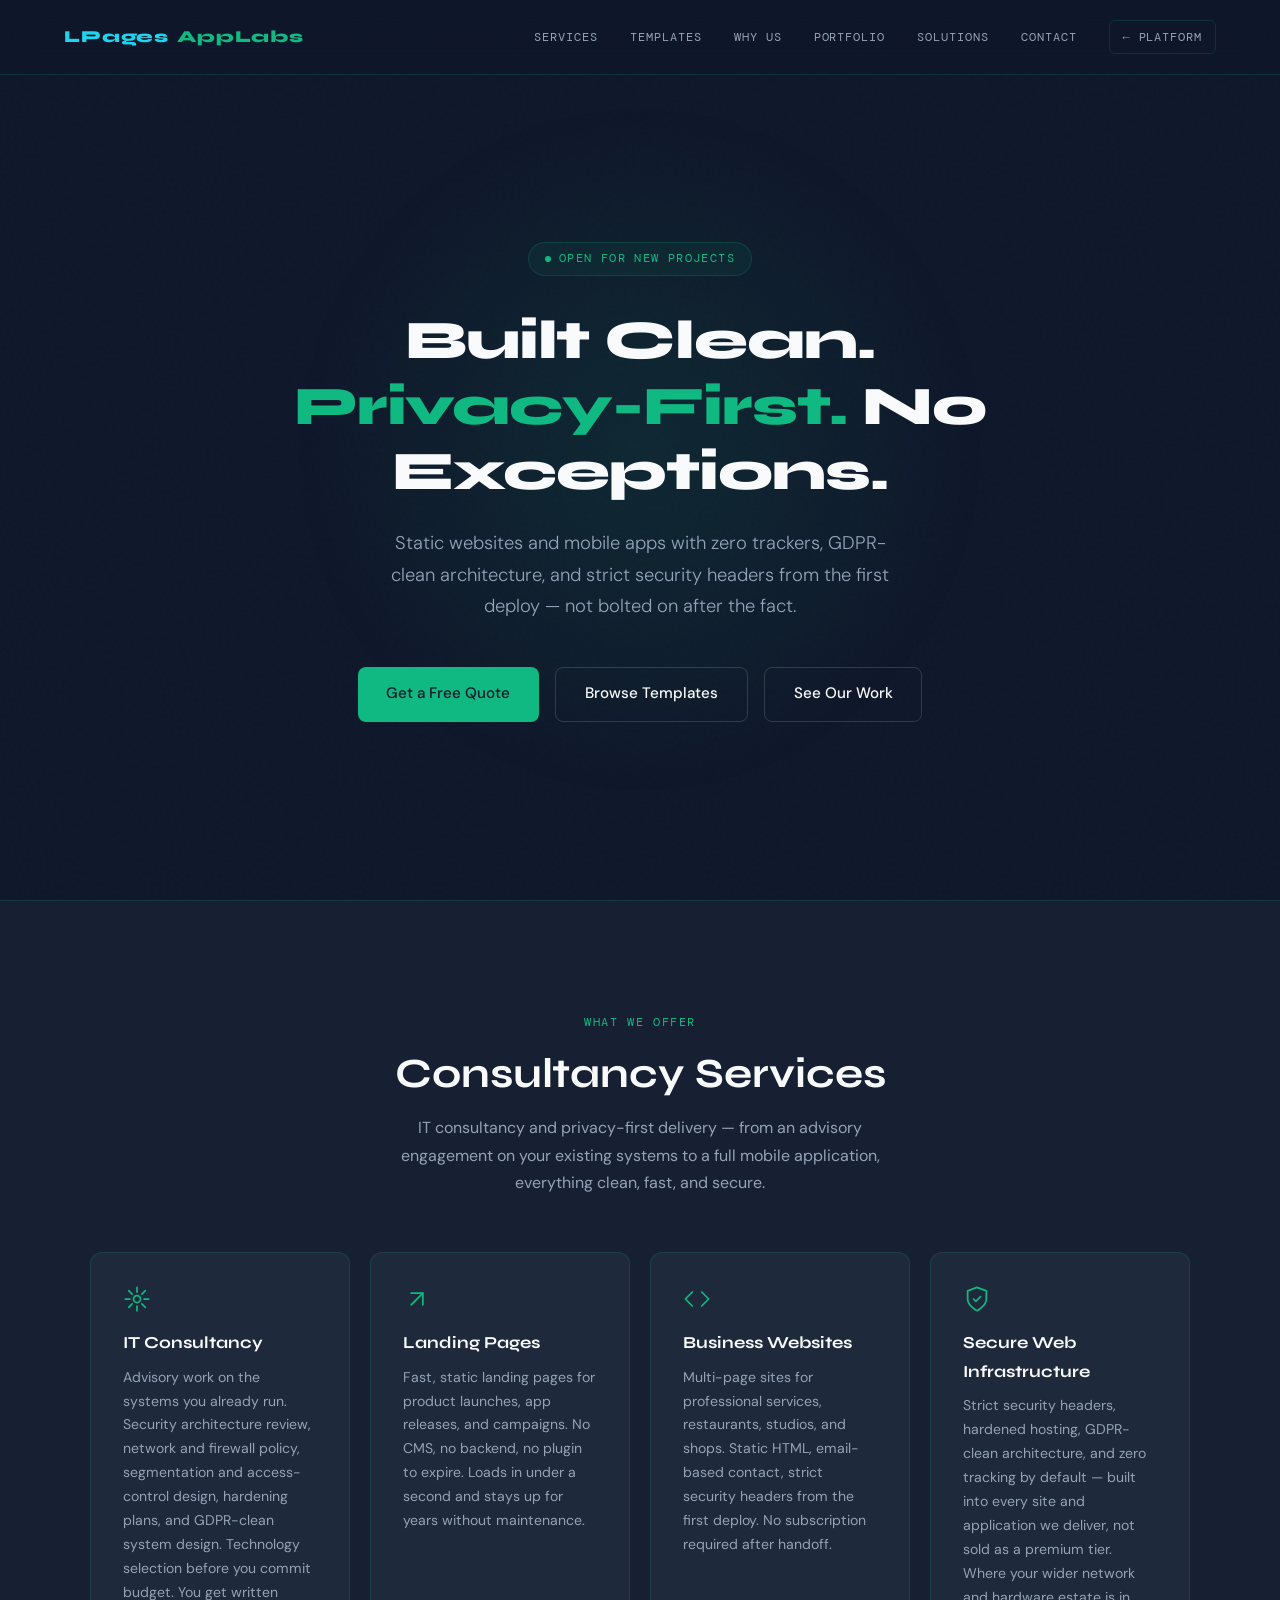
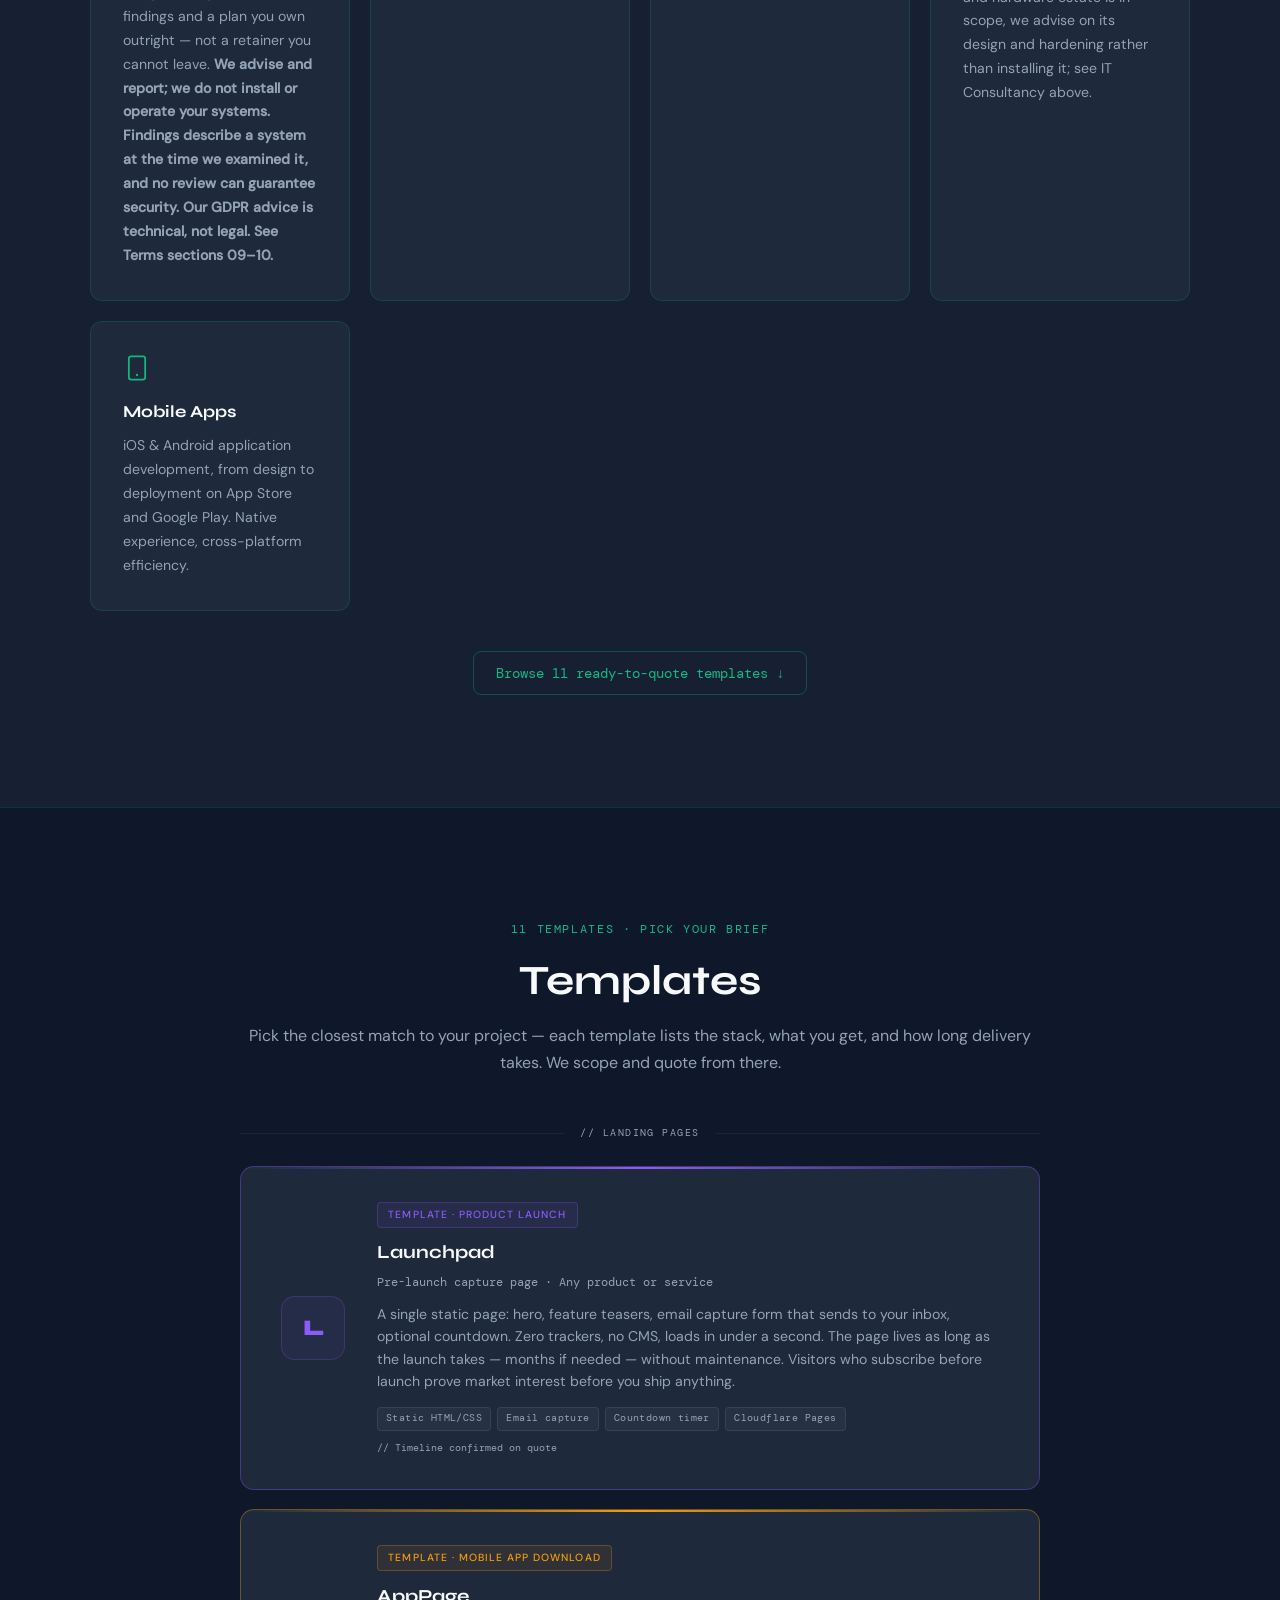
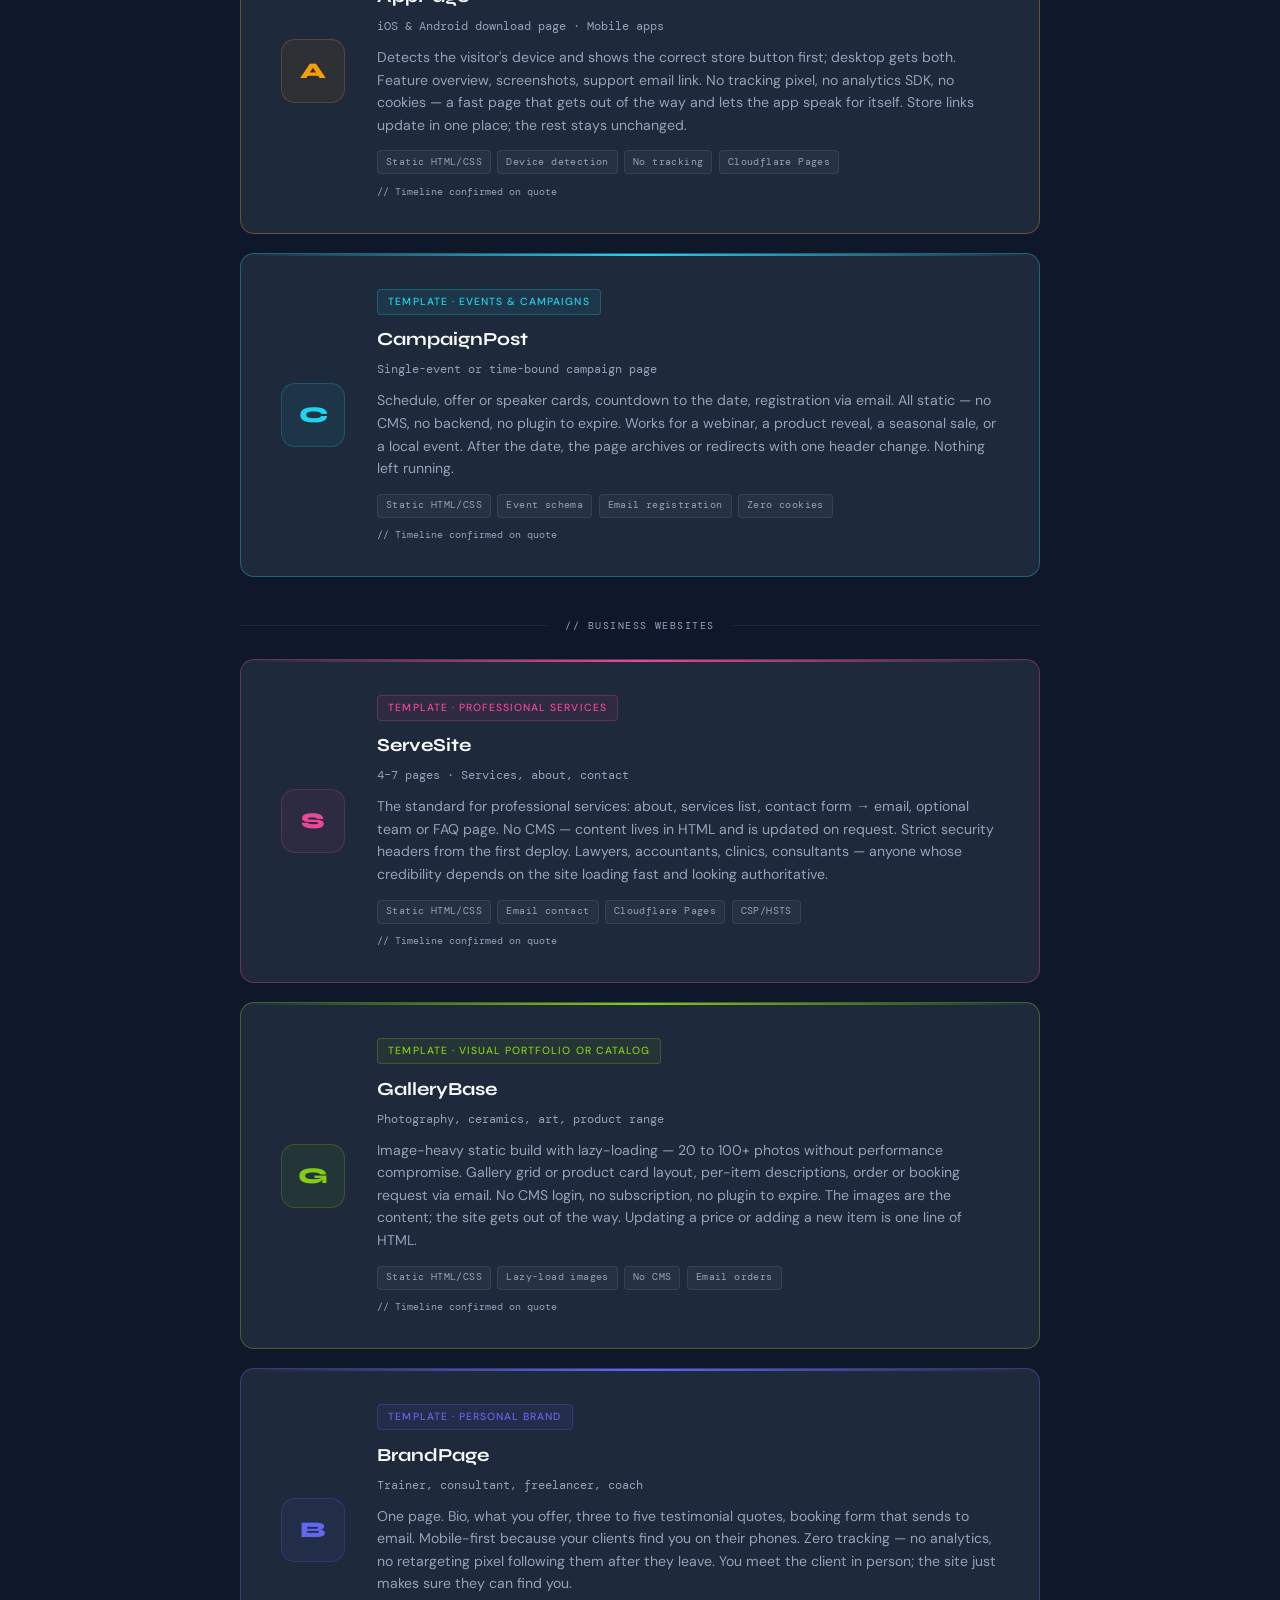
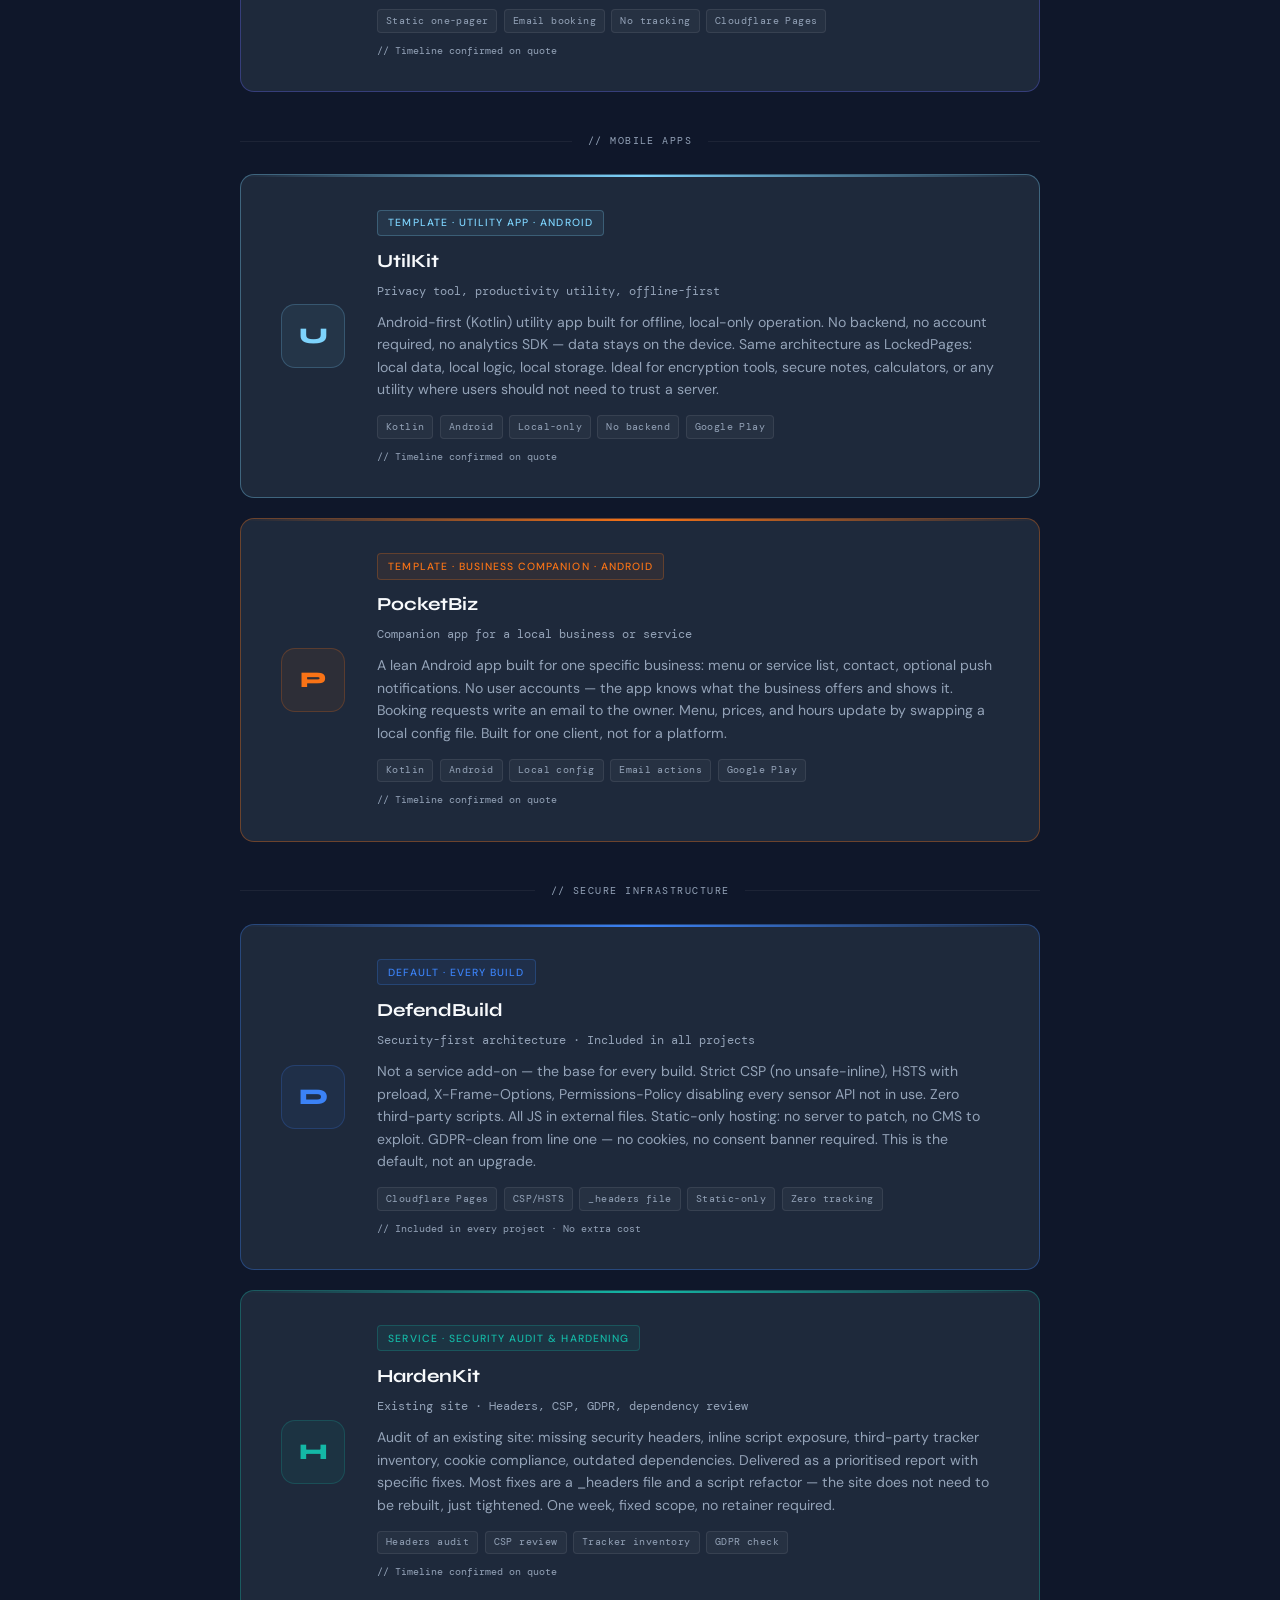
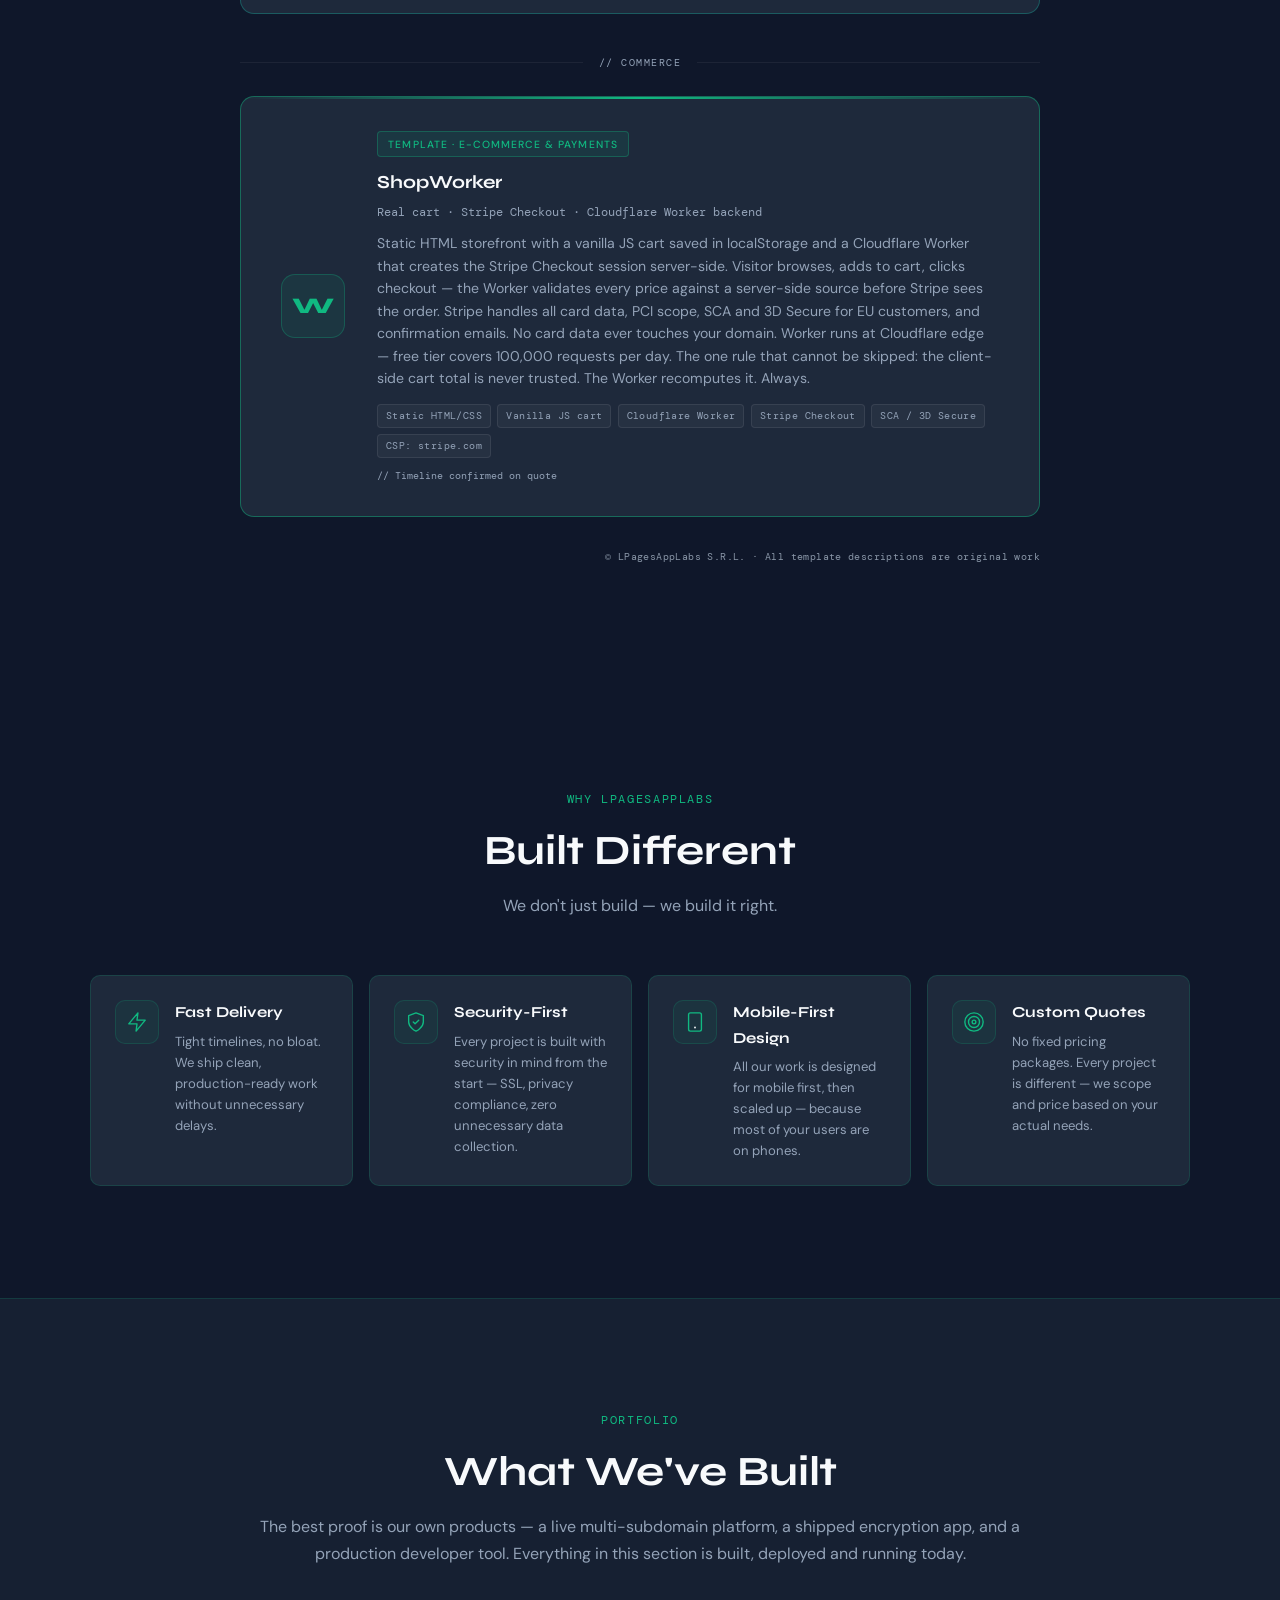
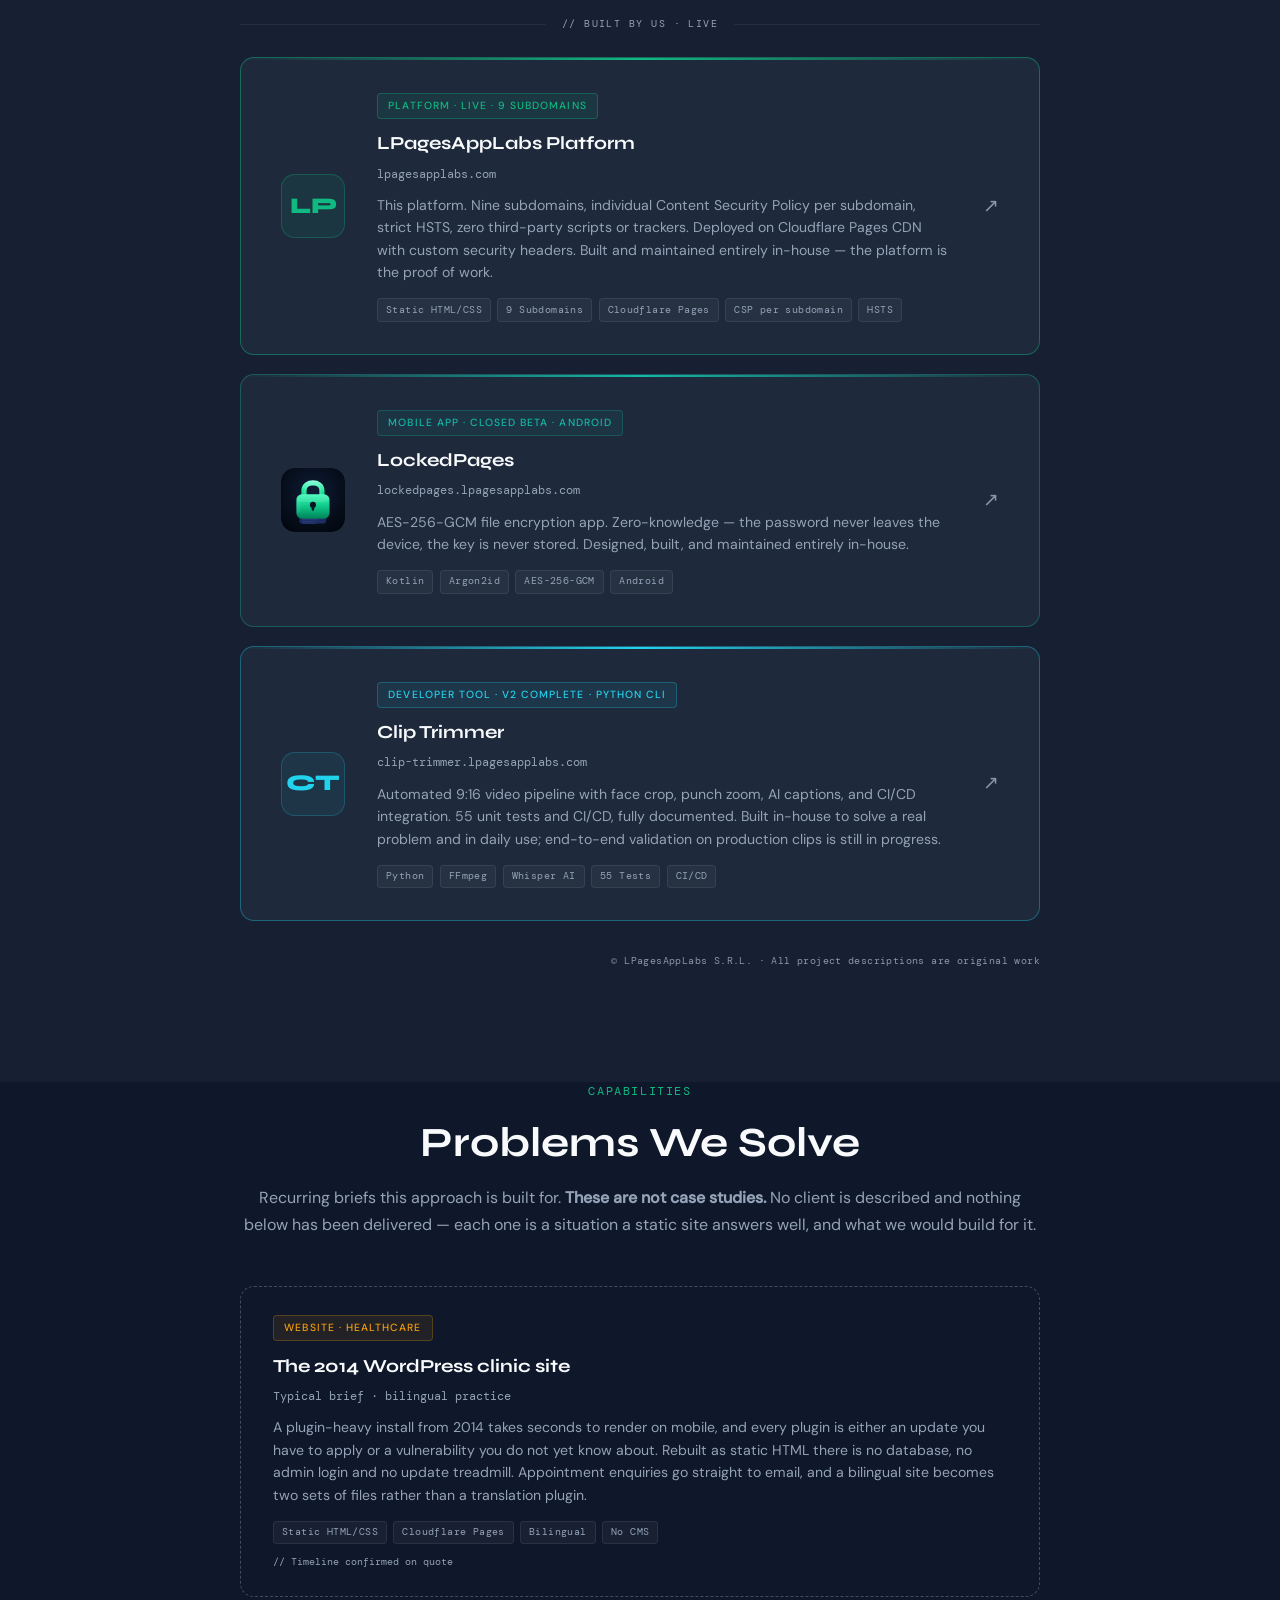
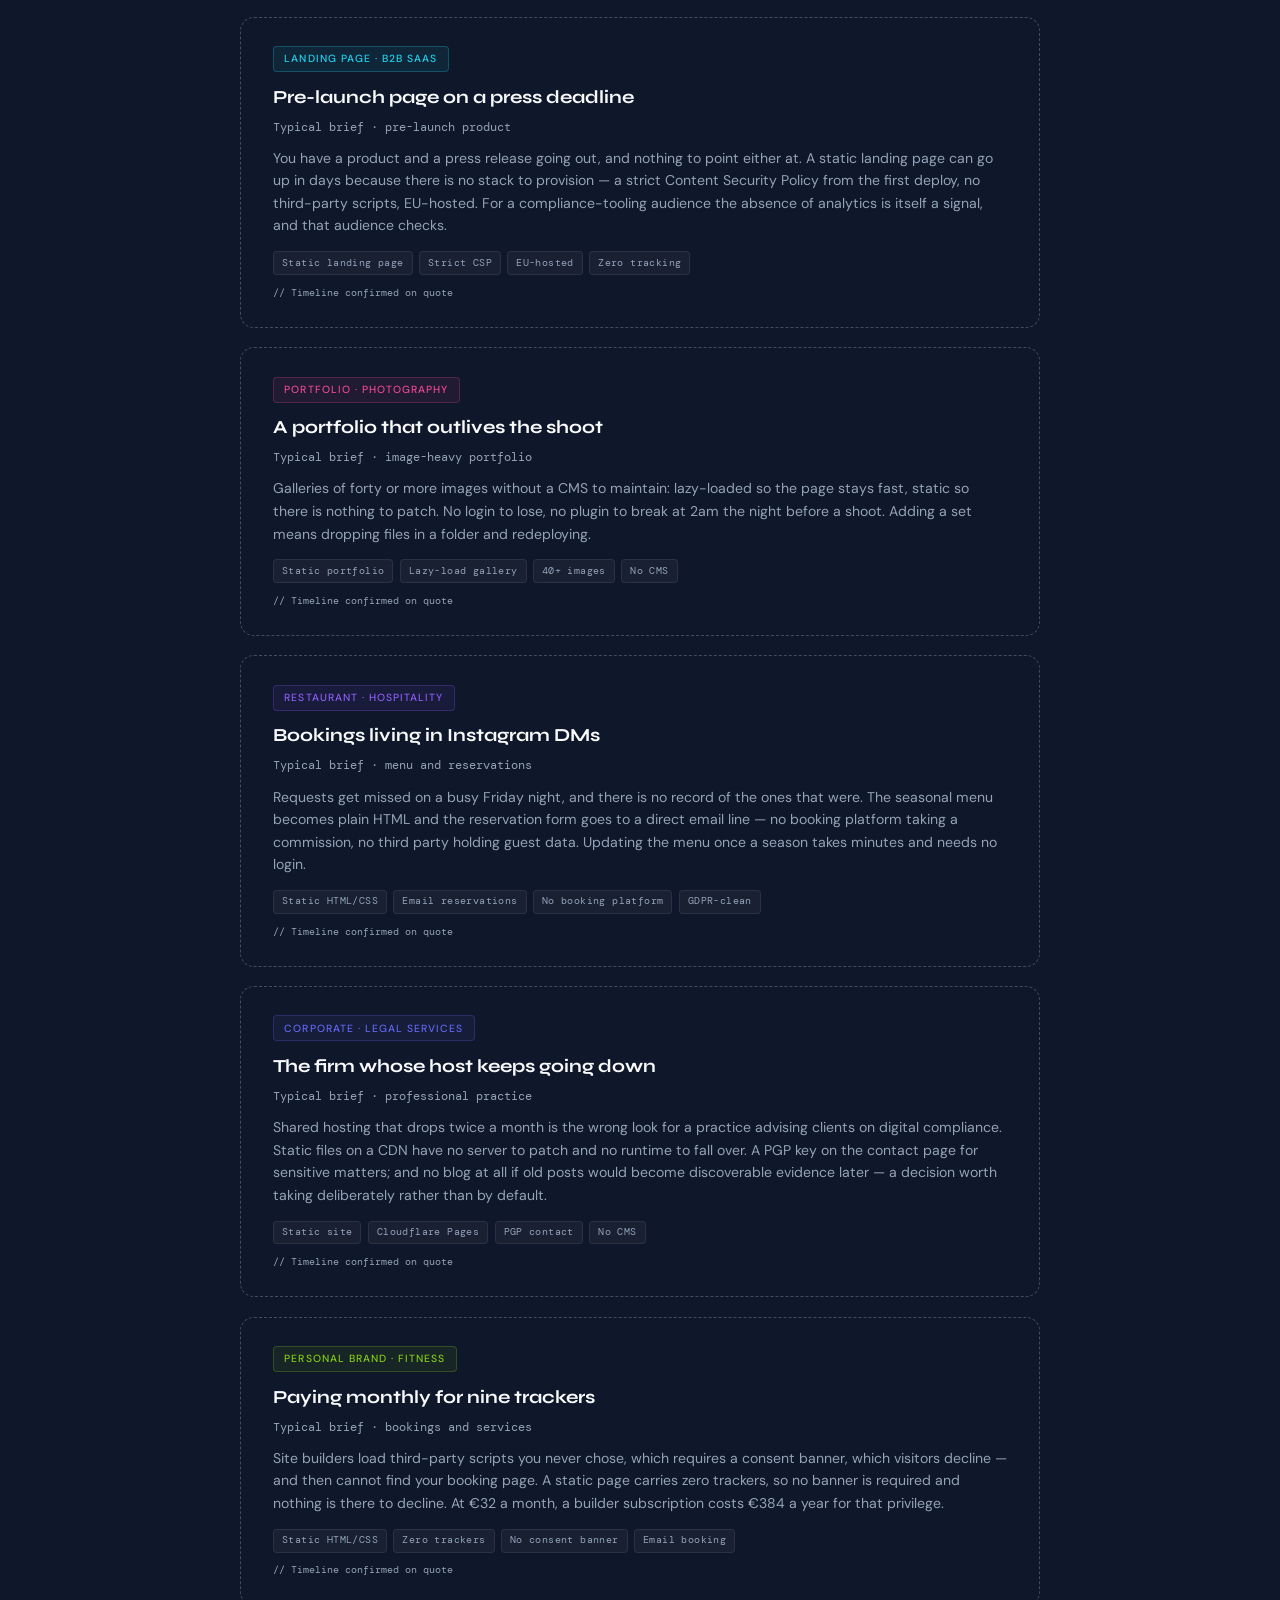
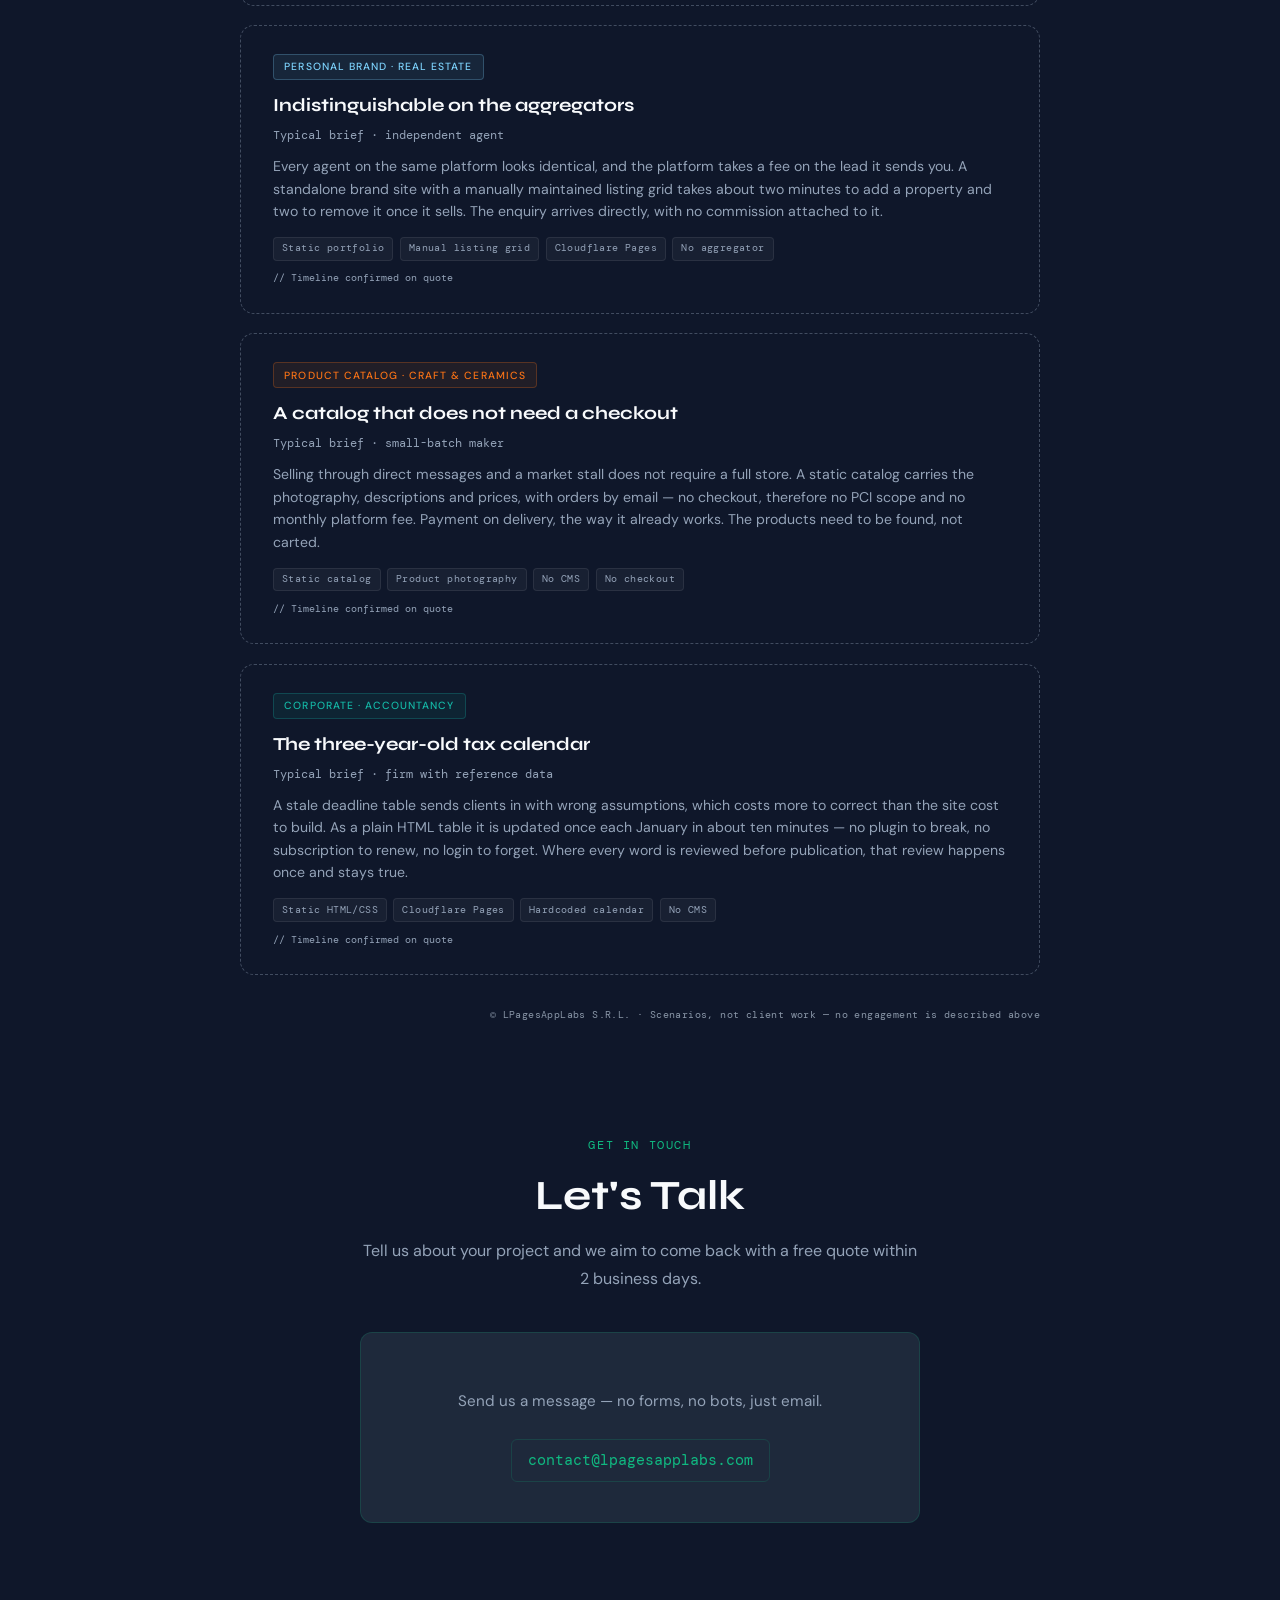
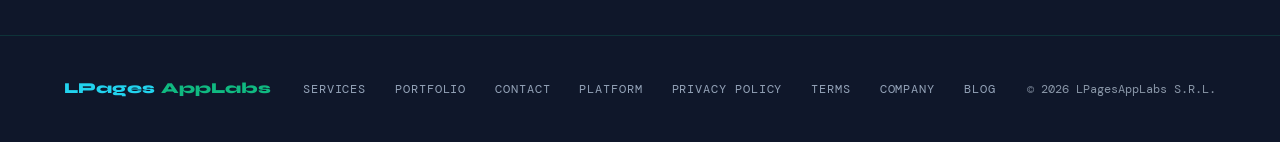
==== commit 79a6a0c9: "Name the company, not a person, in every legal context LPAGESAPPLABS S.R.L. was registered on 2026-0" ====
--- a/public/index.html
+++ b/public/index.html
@@ -5,21 +5,21 @@
   <meta charset="UTF-8" />
   <meta name="viewport" content="width=device-width, initial-scale=1.0"/>
   <meta name="color-scheme" content="dark">
-  <title>LPagesAppLabs Services — Landing Pages, Websites & Mobile Apps</title>
-  <meta name="description" content="Custom landing pages, business websites, secure web infrastructure and mobile apps built for clients. Fast delivery, security-first, mobile-first.">
+  <title>LPagesAppLabs Services — IT Consultancy, Websites & Mobile Apps</title>
+  <meta name="description" content="IT consultancy on security architecture and GDPR-clean system design, plus custom landing pages, business websites and mobile apps built for clients. Security-first, mobile-first.">
   <meta name="robots" content="index, follow">
   <link rel="icon" href="https://lpagesapplabs.com/logo.svg" type="image/svg+xml">
   <link rel="canonical" href="https://services.lpagesapplabs.com/" />
-  <meta property="og:title" content="LPagesAppLabs Services — Landing Pages, Websites & Mobile Apps" />
-  <meta property="og:description" content="Custom landing pages, business websites, secure web infrastructure and mobile apps built for clients." />
+  <meta property="og:title" content="LPagesAppLabs Services — IT Consultancy, Websites & Mobile Apps" />
+  <meta property="og:description" content="IT consultancy on security architecture, plus custom landing pages, business websites and mobile apps built for clients." />
   <meta property="og:url" content="https://services.lpagesapplabs.com/" />
   <meta property="og:image" content="https://lpagesapplabs.com/og-image.png" />
   <meta property="og:image:width" content="1200" />
   <meta property="og:image:height" content="630" />
   <meta property="og:type" content="website" />
   <meta name="twitter:card" content="summary_large_image" />
-  <meta name="twitter:title" content="LPagesAppLabs Services — Landing Pages, Websites & Mobile Apps" />
-  <meta name="twitter:description" content="Custom landing pages, business websites, secure web infrastructure and mobile apps built for clients." />
+  <meta name="twitter:title" content="LPagesAppLabs Services — IT Consultancy, Websites & Mobile Apps" />
+  <meta name="twitter:description" content="IT consultancy on security architecture, plus custom landing pages, business websites and mobile apps built for clients." />
   <meta name="twitter:image" content="https://lpagesapplabs.com/og-image.png" />
   <meta name="theme-color" content="#0F172A">
   <script type="application/ld+json">
@@ -27,15 +27,24 @@
     "@context": "https://schema.org",
     "@type": "ProfessionalService",
     "name": "LPagesAppLabs",
+    "legalName": "LPAGESAPPLABS S.R.L.",
     "url": "https://services.lpagesapplabs.com",
-    "description": "Static websites, landing pages, and mobile apps built privacy-first with zero trackers and strict security headers.",
+    "description": "IT consultancy on security architecture and GDPR-clean system design, plus static websites, landing pages, and mobile apps built privacy-first with zero trackers and strict security headers.",
     "email": "contact@lpagesapplabs.com",
-    "founder": { "@type": "Person", "name": "D.Badi" },
     "areaServed": "EU",
+    "taxID": "55256589",
+    "address": {
+      "@type": "PostalAddress",
+      "streetAddress": "Strada Dorneasca nr. 13",
+      "addressLocality": "Bucuresti",
+      "addressRegion": "Sector 5",
+      "addressCountry": "RO"
+    },
     "hasOfferCatalog": {
       "@type": "OfferCatalog",
-      "name": "Web & Mobile Services",
+      "name": "Consultancy Services",
       "itemListElement": [
+        {"@type": "Offer", "itemOffered": {"@type": "Service", "name": "IT Consultancy"}},
         {"@type": "Offer", "itemOffered": {"@type": "Service", "name": "Landing Pages"}},
         {"@type": "Offer", "itemOffered": {"@type": "Service", "name": "Business Websites"}},
         {"@type": "Offer", "itemOffered": {"@type": "Service", "name": "Secure Web Infrastructure"}},
@@ -97,11 +106,16 @@
 <!-- SERVICES -->
 <section id="services">
   <div class="services-header reveal">
-    <div class="section-label">What We Build</div>
-    <h2 class="section-title">Our Services</h2>
-    <p>From simple landing pages to full mobile applications — everything built clean, fast, and secure.</p>
+    <div class="section-label">What We Offer</div>
+    <h2 class="section-title">Consultancy Services</h2>
+    <p>IT consultancy and privacy-first delivery — from an advisory engagement on your existing systems to a full mobile application, everything clean, fast, and secure.</p>
   </div>
   <div class="svc-grid">
+    <div class="svc-card reveal">
+      <div class="svc-icon" aria-hidden="true"><svg width="28" height="28" viewBox="0 0 24 24" fill="none" stroke="#10B981" stroke-width="1.5" stroke-linecap="round" stroke-linejoin="round" aria-hidden="true"><path d="M12 2v4M12 18v4M4.9 4.9l2.9 2.9M16.2 16.2l2.9 2.9M2 12h4M18 12h4M4.9 19.1l2.9-2.9M16.2 7.8l2.9-2.9"/><circle cx="12" cy="12" r="3"/></svg></div>
+      <h3 class="svc-title">IT Consultancy</h3>
+      <div class="svc-desc">Advisory work on the systems you already run. Security architecture review, network and firewall policy, segmentation and access-control design, hardening plans, and GDPR-clean system design. Technology selection before you commit budget. You get written findings and a plan you own outright — not a retainer you cannot leave. <strong>We advise and report; we do not install or operate your systems. Findings describe a system at the time we examined it, and no review can guarantee security. Our GDPR advice is technical, not legal. See Terms sections 09–10.</strong></div>
+    </div>
     <div class="svc-card reveal">
       <div class="svc-icon" aria-hidden="true"><svg width="28" height="28" viewBox="0 0 24 24" fill="none" stroke="#10B981" stroke-width="1.5" stroke-linecap="round" stroke-linejoin="round" aria-hidden="true"><line x1="7" y1="17" x2="17" y2="7"/><polyline points="7 7 17 7 17 17"/></svg></div>
       <h3 class="svc-title">Landing Pages</h3>
@@ -114,8 +128,8 @@
     </div>
     <div class="svc-card reveal">
       <div class="svc-icon" aria-hidden="true"><svg width="28" height="28" viewBox="0 0 24 24" fill="none" stroke="#10B981" stroke-width="1.5" stroke-linecap="round" stroke-linejoin="round" aria-hidden="true"><path d="M12 22s8-4 8-10V5l-8-3-8 3v7c0 6 8 10 8 10z"/><polyline points="9 12 11 14 15 10"/></svg></div>
-      <h3 class="svc-title">Infrastructure & Security</h3>
-      <div class="svc-desc">End-to-end security for web and physical environments. Web: strict security headers, hardened hosting, GDPR-clean architecture, zero tracking by default. Network: LAN/WAN setup, firewall configuration, VPN deployment, network segmentation, and access control. Hardware: server setup and hardening, device management, and monitoring. Everything designed to reduce attack surface — not patched on after the fact.</div>
+      <h3 class="svc-title">Secure Web Infrastructure</h3>
+      <div class="svc-desc">Strict security headers, hardened hosting, GDPR-clean architecture, and zero tracking by default — built into every site and application we deliver, not sold as a premium tier. Where your wider network and hardware estate is in scope, we advise on its design and hardening rather than installing it; see IT Consultancy above.</div>
     </div>
     <div class="svc-card reveal">
       <div class="svc-icon" aria-hidden="true"><svg width="28" height="28" viewBox="0 0 24 24" fill="none" stroke="#10B981" stroke-width="1.5" stroke-linecap="round" stroke-linejoin="round" aria-hidden="true"><rect x="5" y="2" width="14" height="20" rx="2"/><circle cx="12" cy="18" r="1" fill="#10B981" stroke="none"/></svg></div>
@@ -281,7 +295,7 @@
       </div>
     </div>
 
-    <p class="work-copyright">© D.Badi / LPagesAppLabs · All template descriptions are original work</p>
+    <p class="work-copyright">© LPagesAppLabs S.R.L. · All template descriptions are original work</p>
 
   </div>
 </section>
@@ -380,7 +394,7 @@
       <div class="work-arrow" aria-hidden="true">↗</div>
     </a>
 
-    <p class="work-copyright">© D.Badi / LPagesAppLabs · All project descriptions are original work</p>
+    <p class="work-copyright">© LPagesAppLabs S.R.L. · All project descriptions are original work</p>
 
   </div>
 </section>
@@ -511,7 +525,7 @@
       </div>
     </div>
 
-    <p class="work-copyright">© D.Badi / LPagesAppLabs · Scenarios, not client work — no engagement is described above</p>
+    <p class="work-copyright">© LPagesAppLabs S.R.L. · Scenarios, not client work — no engagement is described above</p>
 
   </div>
 </section>
@@ -522,7 +536,7 @@
     <div class="reveal">
       <div class="section-label">Get in Touch</div>
       <h2 class="section-title">Let's Talk</h2>
-      <p>Tell us about your project and we'll get back to you with a free quote within 2 business days.</p>
+      <p>Tell us about your project and we aim to come back with a free quote within 2 business days.</p>
     </div>
     <div class="contact-box reveal">
       <p>Send us a message — no forms, no bots, just email.</p>
@@ -543,9 +557,10 @@
     <a href="https://lpagesapplabs.com" rel="noopener noreferrer">Platform</a>
     <a href="privacy.html">Privacy Policy</a>
     <a href="terms.html">Terms</a>
+    <a href="https://lpagesapplabs.com/company.html" rel="noopener noreferrer">Company</a>
     <a href="https://blog.lpagesapplabs.com">Blog</a>
   </div>
-  <div class="footer-copy">© 2026 LPagesAppLabs / D.Badi</div>
+  <div class="footer-copy">© 2026 LPagesAppLabs S.R.L.</div>
 </footer>
 
 </body>
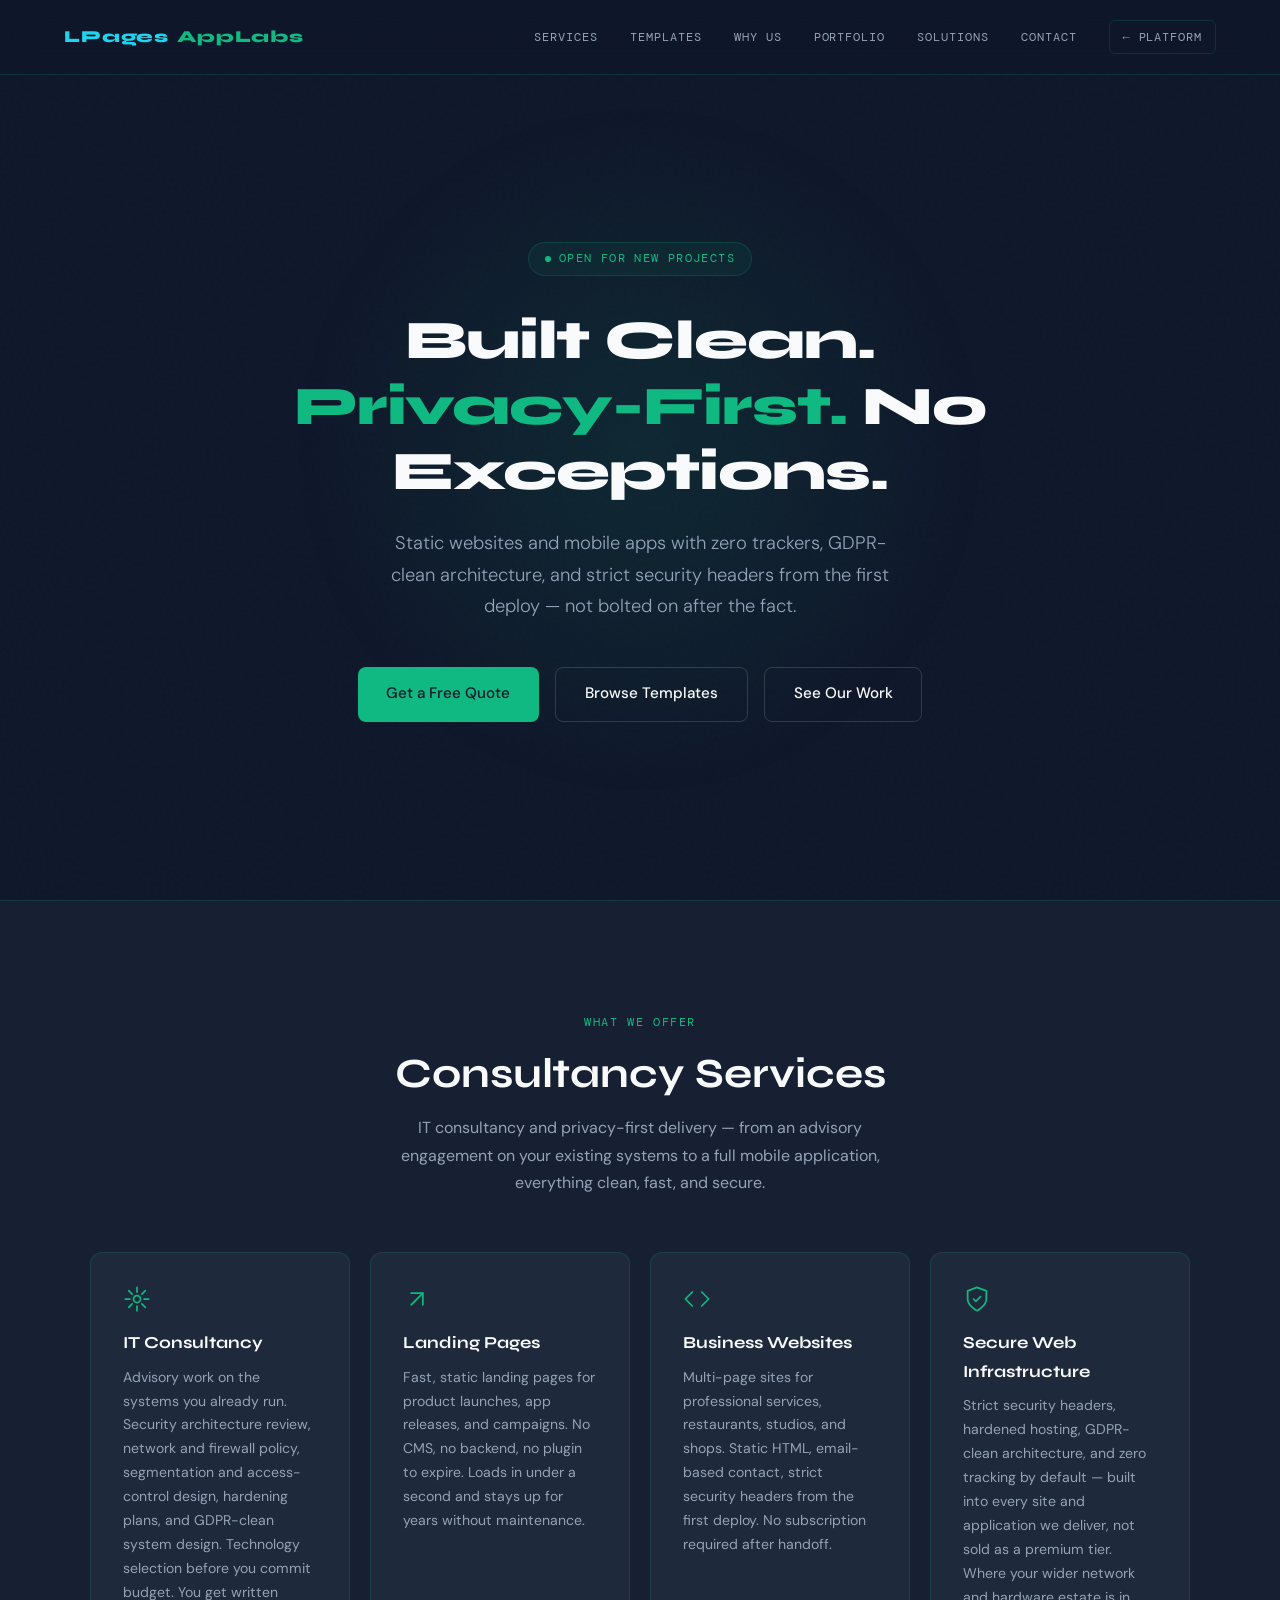
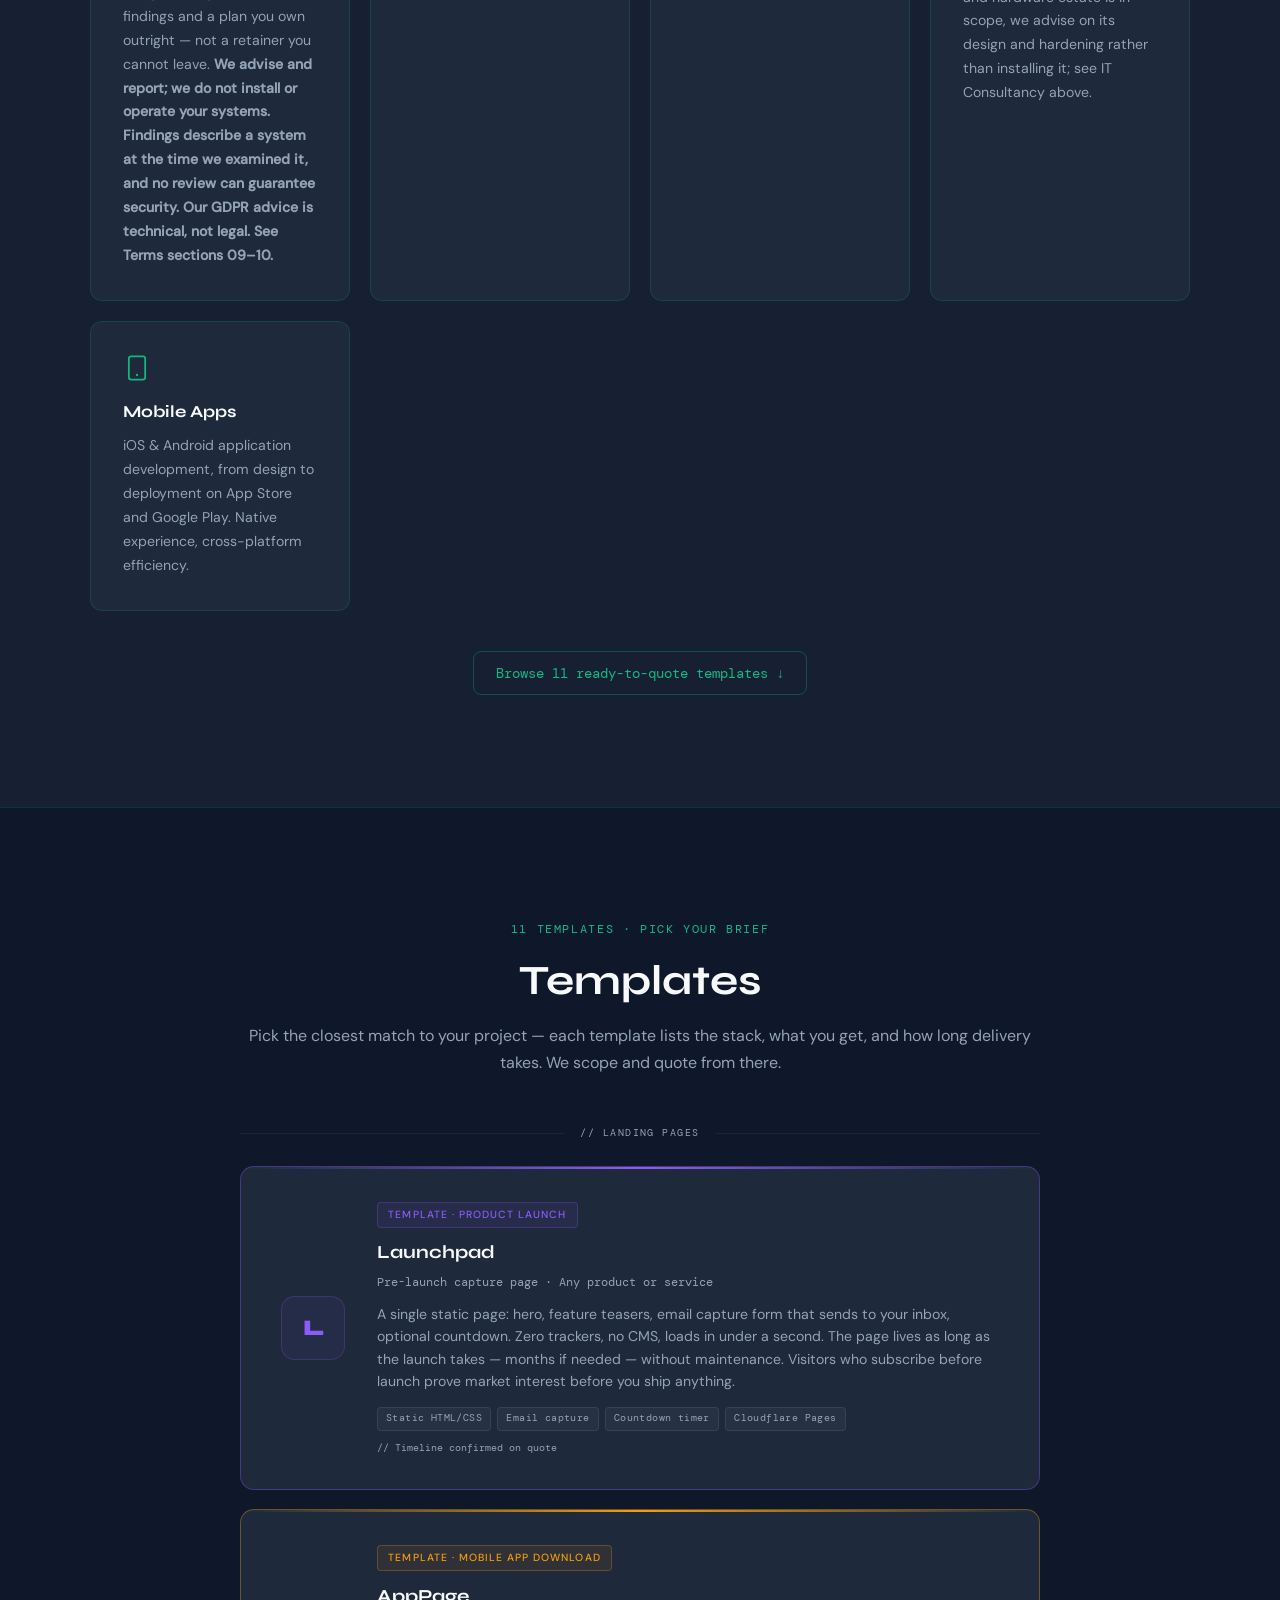
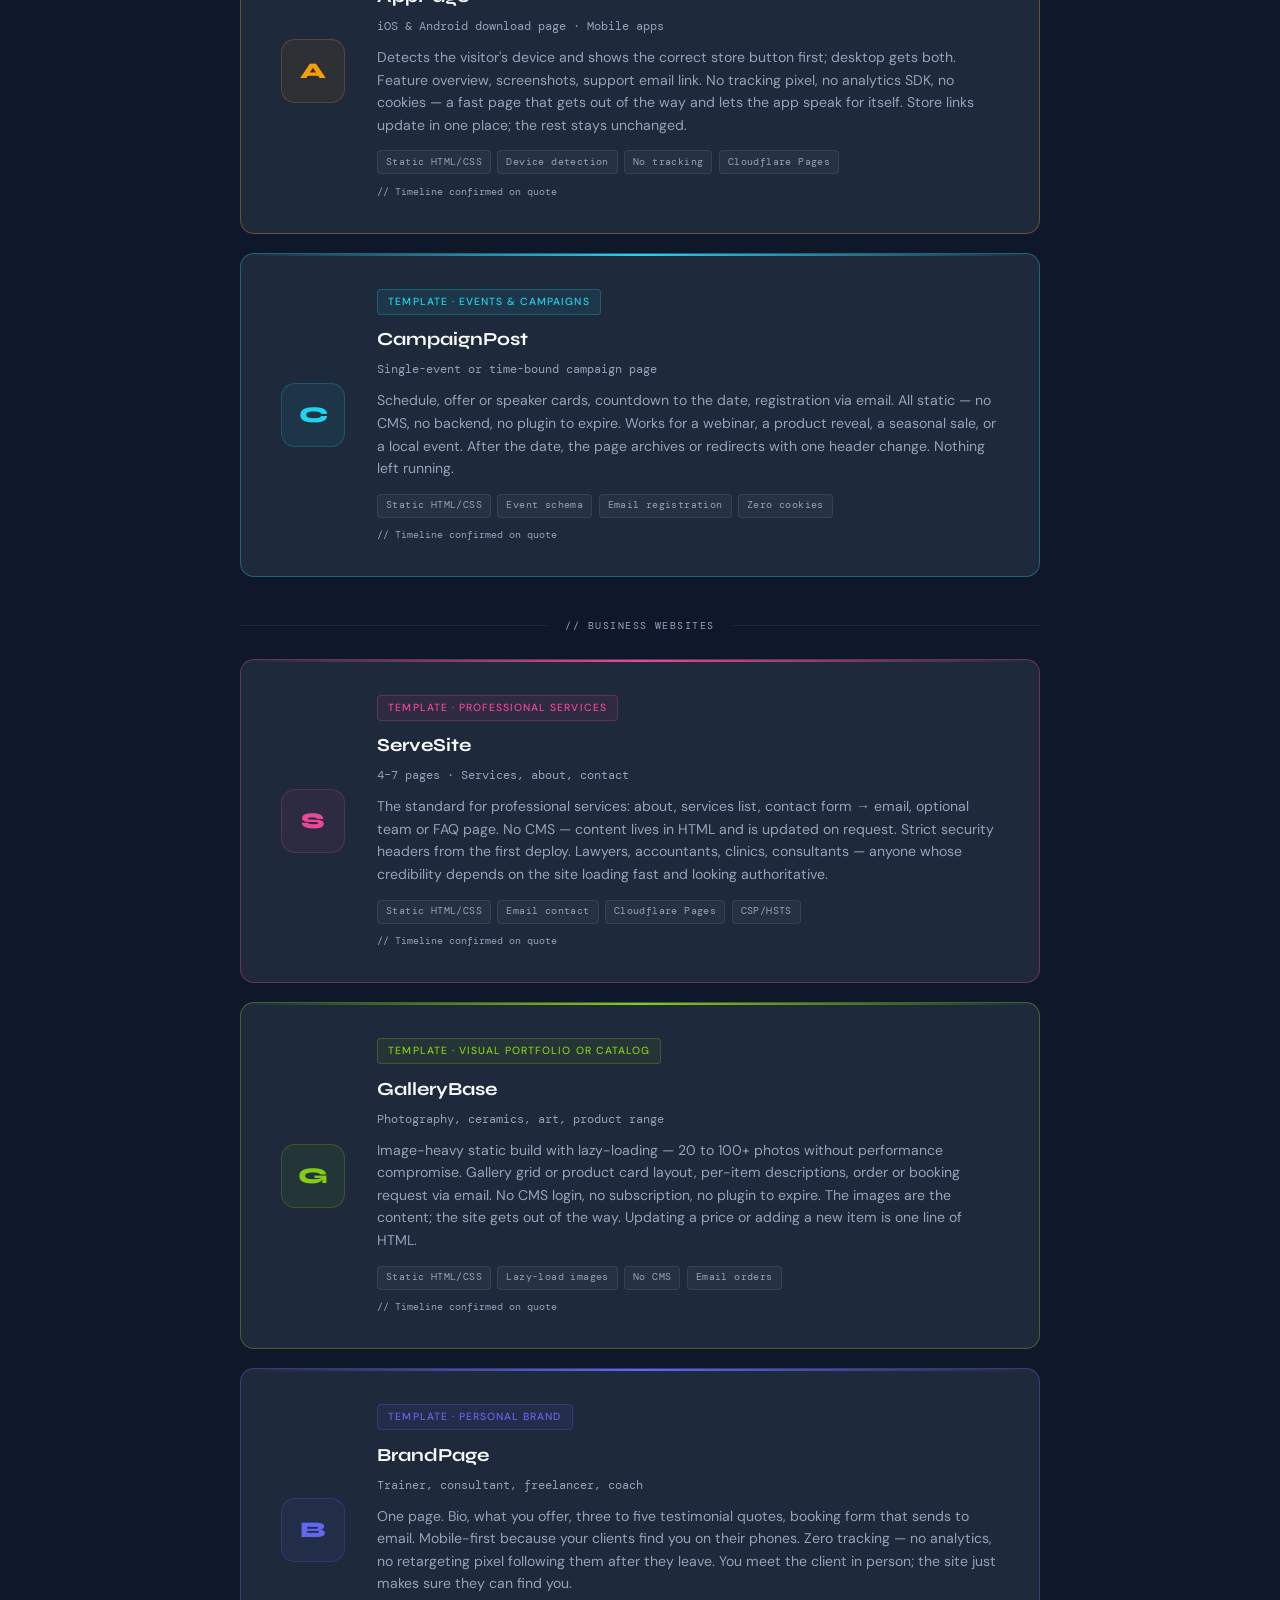
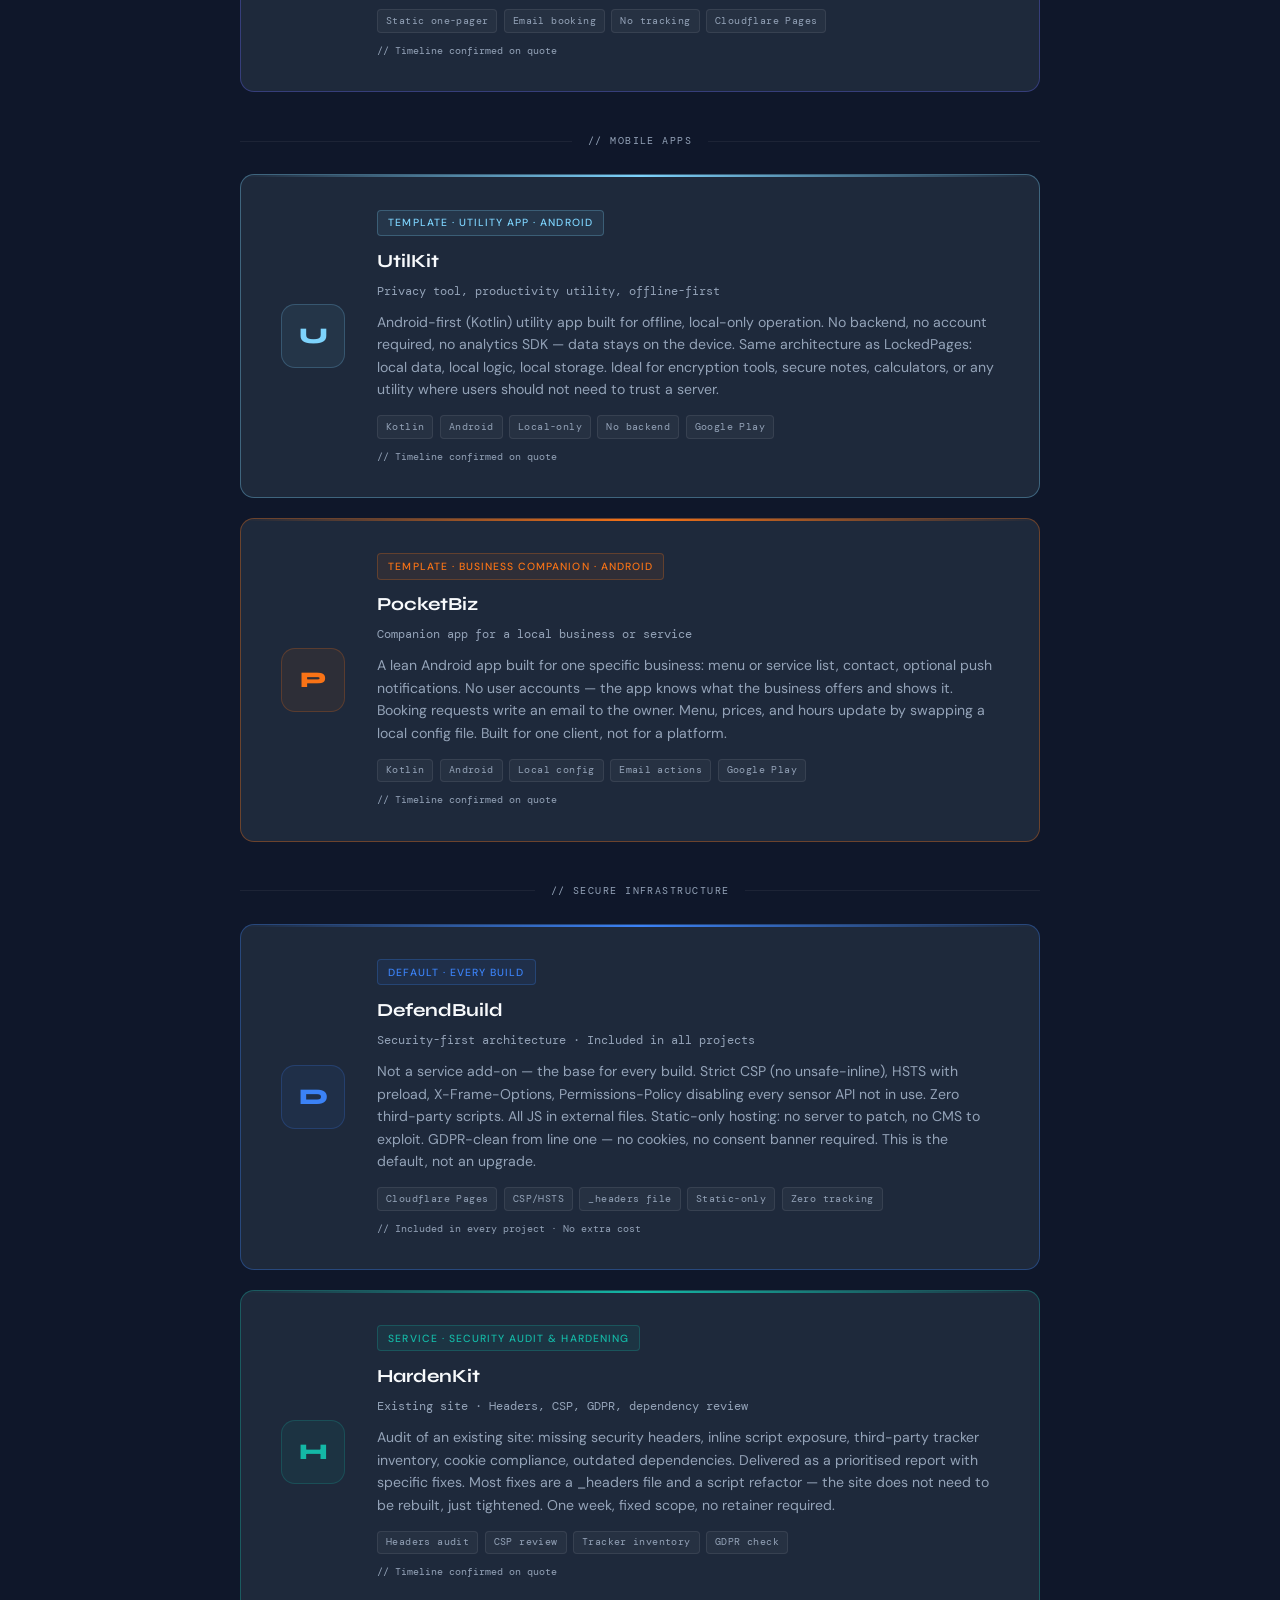
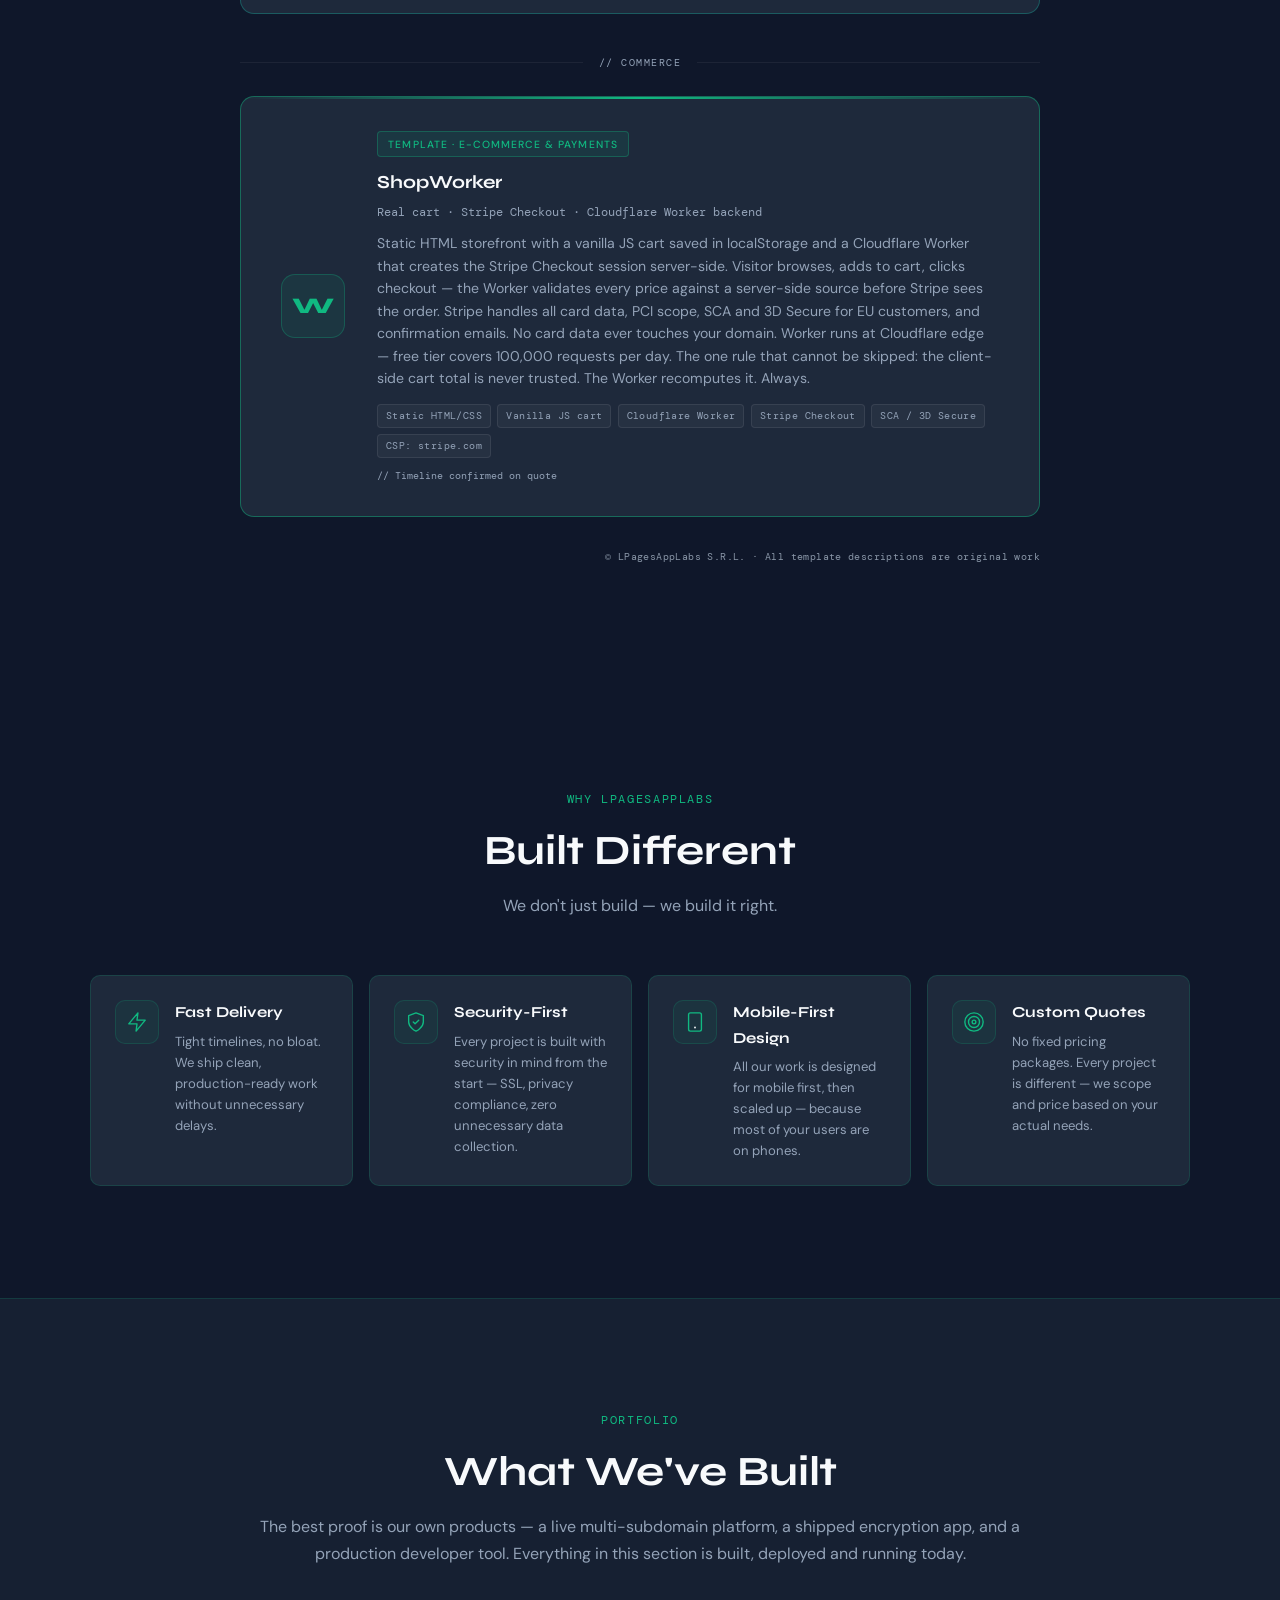
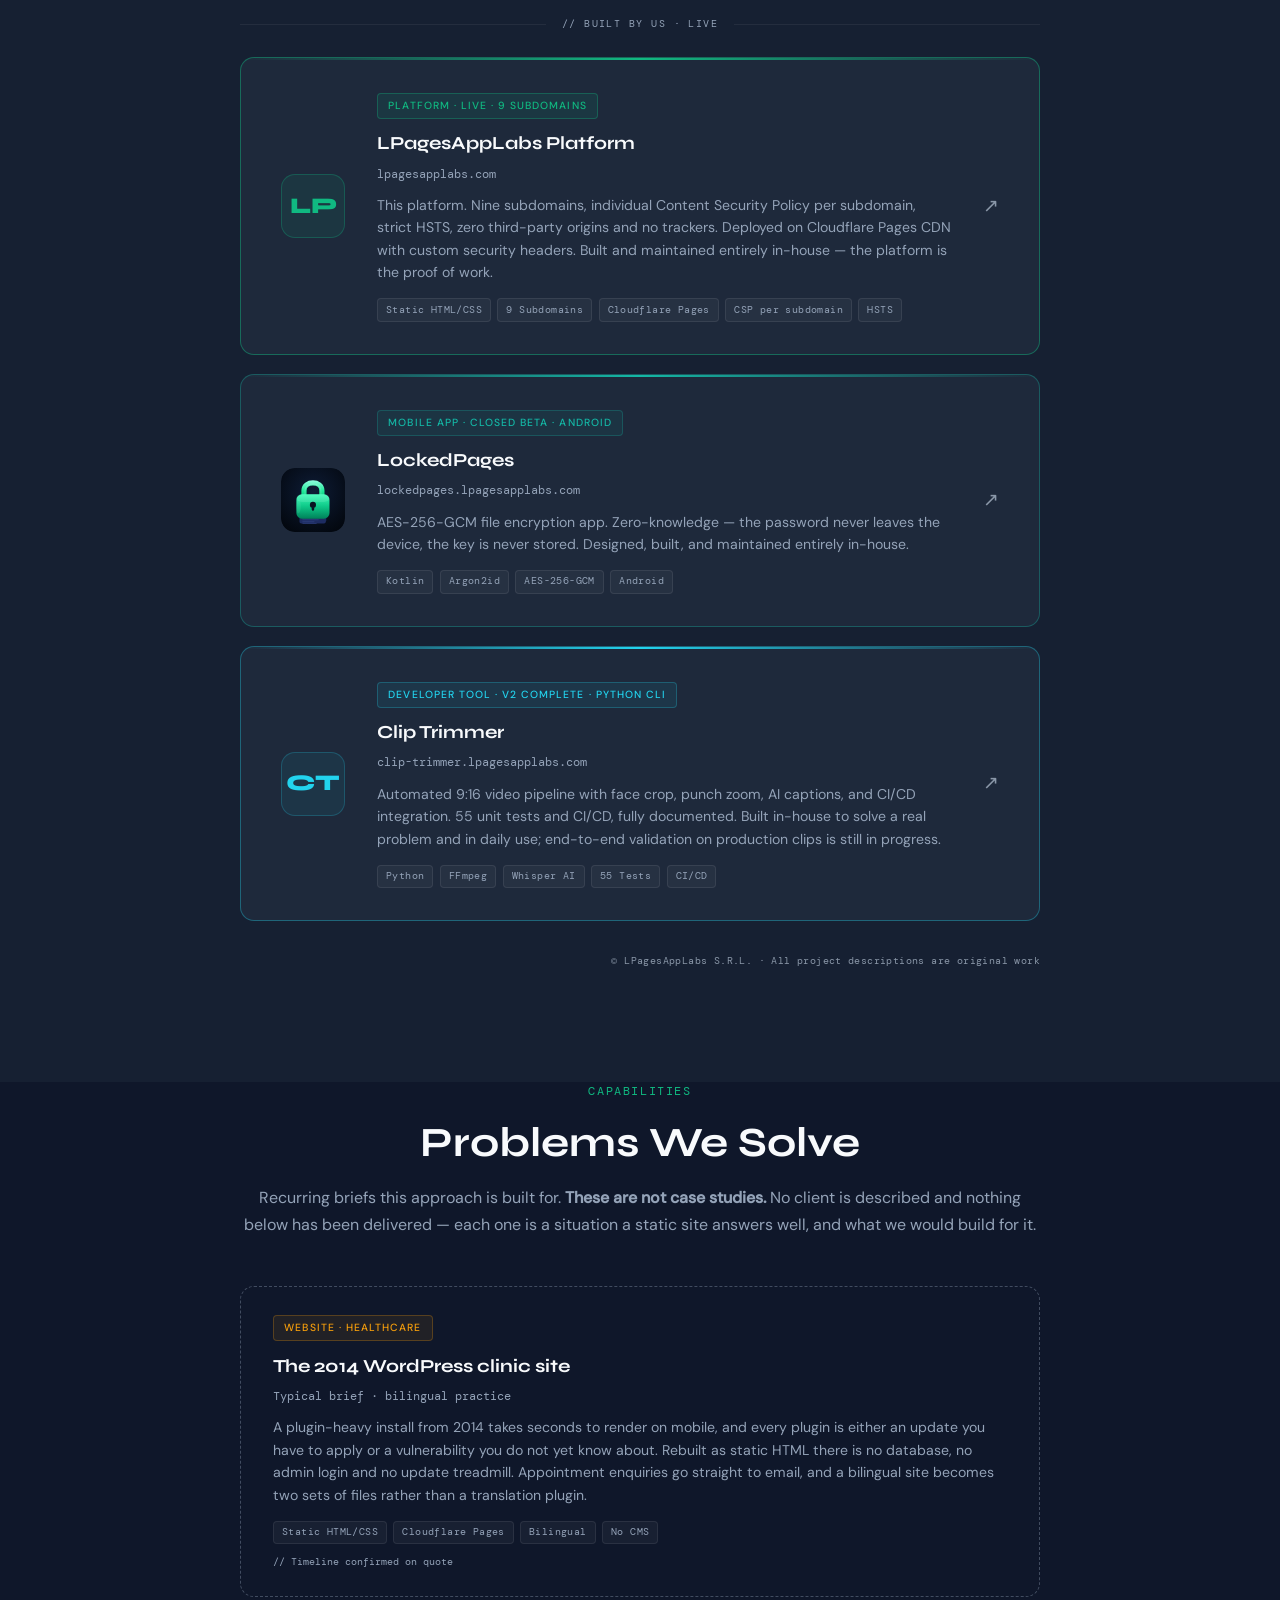
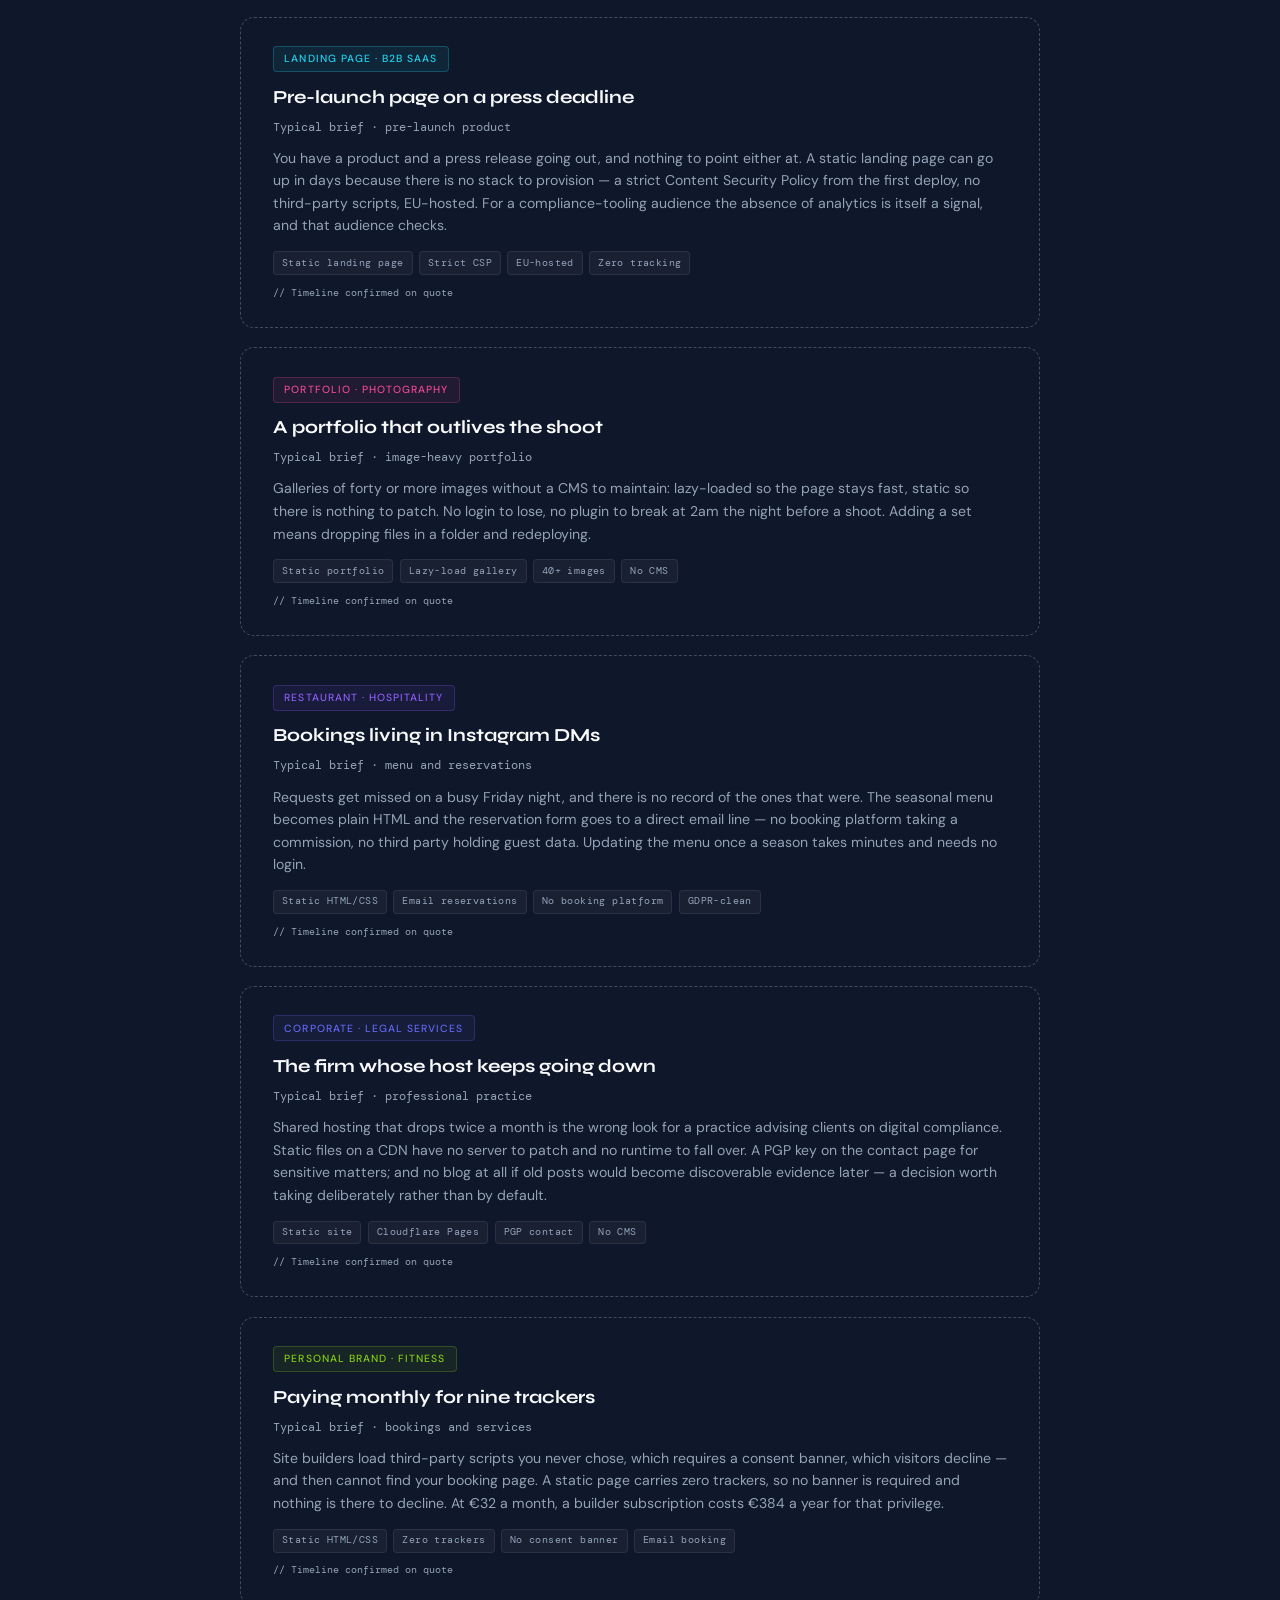
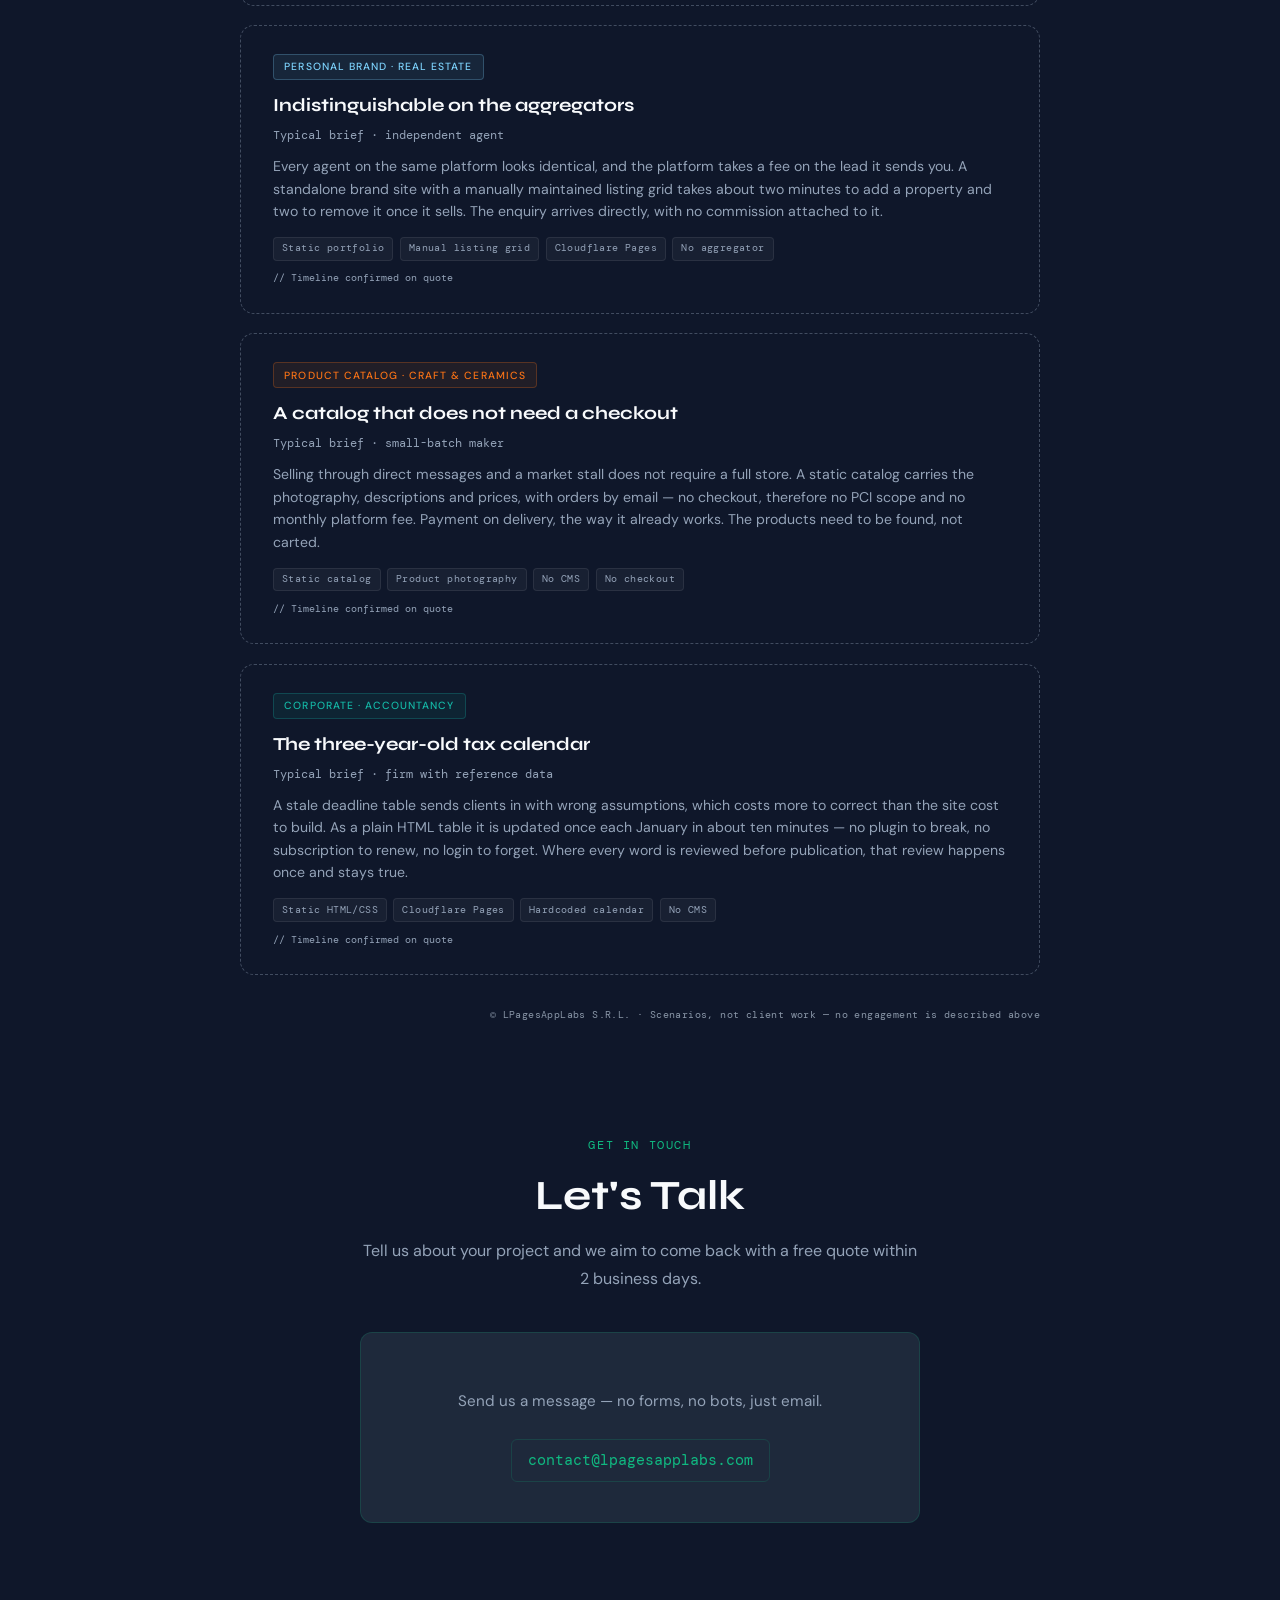
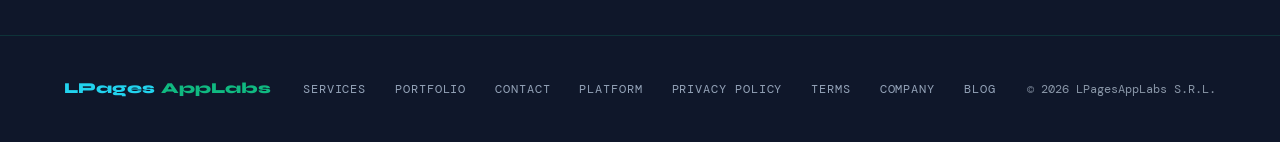
==== commit 89e6b08f: "fix: correct claims, contrast and heading order; localise the favicon Findings from the V.9 content-" ====
--- a/public/index.html
+++ b/public/index.html
@@ -8,7 +8,7 @@
   <title>LPagesAppLabs Services — IT Consultancy, Websites & Mobile Apps</title>
   <meta name="description" content="IT consultancy on security architecture and GDPR-clean system design, plus custom landing pages, business websites and mobile apps built for clients. Security-first, mobile-first.">
   <meta name="robots" content="index, follow">
-  <link rel="icon" href="https://lpagesapplabs.com/logo.svg" type="image/svg+xml">
+  <link rel="icon" href="/logo.svg" type="image/svg+xml">
   <link rel="canonical" href="https://services.lpagesapplabs.com/" />
   <meta property="og:title" content="LPagesAppLabs Services — IT Consultancy, Websites & Mobile Apps" />
   <meta property="og:description" content="IT consultancy on security architecture, plus custom landing pages, business websites and mobile apps built for clients." />
@@ -78,16 +78,22 @@
   <button class="nav-hamburger" id="hamburger" aria-label="Menu" aria-expanded="false" aria-controls="navMobile">
     <span></span><span></span><span></span>
   </button>
+  <!-- Inside <nav> on purpose. nav is position:fixed, so it is the containing
+       block for this absolutely-positioned menu, which lets CSS say top:100%
+       — exactly the bar's height, whatever the logo turns out to be. As a
+       sibling it was in static flow at document y=0, behind the fixed bar and
+       off-screen once scrolled: the menu opened and nobody could see it.
+       Absolute keeps it out of the flex row, so the bar itself is unchanged. -->
+  <div class="nav-mobile" id="navMobile">
+    <a href="#services">Services</a>
+    <a href="#templates">Templates</a>
+    <a href="#why">Why Us</a>
+    <a href="#work">Portfolio</a>
+    <a href="#solve">Solutions</a>
+    <a href="#contact">Contact</a>
+    <a href="https://lpagesapplabs.com" rel="noopener noreferrer">← Platform</a>
+  </div>
 </nav>
-<div class="nav-mobile" id="navMobile">
-  <a href="#services">Services</a>
-  <a href="#templates">Templates</a>
-  <a href="#why">Why Us</a>
-  <a href="#work">Portfolio</a>
-  <a href="#solve">Solutions</a>
-  <a href="#contact">Contact</a>
-  <a href="https://lpagesapplabs.com" rel="noopener noreferrer">← Platform</a>
-</div>
 
 <main id="main-content">
 <!-- HERO -->
@@ -358,7 +364,7 @@
         <div class="work-tag">Platform · Live · 9 Subdomains</div>
         <h3 class="work-name">LPagesAppLabs Platform</h3>
         <div class="work-domain">lpagesapplabs.com</div>
-        <div class="work-desc">This platform. Nine subdomains, individual Content Security Policy per subdomain, strict HSTS, zero third-party scripts or trackers. Deployed on Cloudflare Pages CDN with custom security headers. Built and maintained entirely in-house — the platform is the proof of work.</div>
+        <div class="work-desc">This platform. Nine subdomains, individual Content Security Policy per subdomain, strict HSTS, zero third-party origins and no trackers. Deployed on Cloudflare Pages CDN with custom security headers. Built and maintained entirely in-house — the platform is the proof of work.</div>
         <div class="work-stack">
           <span>Static HTML/CSS</span><span>9 Subdomains</span><span>Cloudflare Pages</span><span>CSP per subdomain</span><span>HSTS</span>
         </div>
--- a/public/styles.css
+++ b/public/styles.css
@@ -55,9 +55,32 @@
       letter-spacing: 0.08em; text-transform: uppercase; transition: color 0.2s;
     }
     .nav-links a:hover { color: var(--emerald); }
-    .nav-hamburger { display: none; flex-direction: column; gap: 5px; cursor: pointer; padding: 4px; background: none; border: none; }
+    /* 22px of bars in a 44x44 hit box. padding grows the button to 44x44 while
+       the negative margin gives back exactly what the padding added, so the
+       footprint in the flex row stays the 30x24 it has always been and the bar
+       height does not move — the logo is text at ~26-30px on seven of nine
+       sites, so a real 44px button would have grown every one of those bars.
+       z-index keeps the hit area above the neighbouring link where the two
+       overlap by 7px; the neighbour is ~77px wide and loses only its edge.
+       appearance/background/border are the UA reset — without them a <button>
+       renders Chrome's grey buttonface on a dark navbar, which is what the
+       root site was shipping on 2026-09-03. The other eight already reset it. */
+    .nav-hamburger { display: none; flex-direction: column; gap: 5px; cursor: pointer; background: none; border: 0; appearance: none; -webkit-appearance: none; color: inherit; position: relative; z-index: 1; padding: 14px 11px; margin: -10px -7px; }
     .nav-hamburger span { display: block; width: 22px; height: 2px; background: var(--muted); border-radius: 2px; transition: all 0.2s; }
-    .nav-mobile { display: none; flex-direction: column; gap: 0; background: rgba(15,23,42,0.97); border-top: 1px solid var(--border); padding: 1rem 5%; }
+    /* top:100% is measured off <nav> itself, so it cannot disagree with the bar.
+       The six sites that positioned this menu each hardcoded a top of 58-62px
+       against bars computing to 62-71px, so every one tucked the menu's first few
+       pixels behind a blurred bar. There is no number here to go stale.
+       Requires #navMobile to be a CHILD of nav — see index.html.
+       No z-index here, deliberately. nav is position:fixed with z-index:100, so IT
+       establishes the stacking context this menu lives in and lifts the whole bar
+       above page content. Inside that context the menu is absolute at top:100% --
+       strictly below the bar -- so it overlaps no sibling and has nothing to order
+       against. Six of nine sites carried z-index:99 here until 2026-09-04; it was
+       inert on all six, left over from when this menu was a sibling of nav rather
+       than its child. Do not re-add it: if the menu ever DOES need to stack, the
+       thing to change is nav's 100, not a number on the child. */
+    .nav-mobile { display: none; flex-direction: column; gap: 0; background: rgba(15,23,42,0.97); border-top: 1px solid var(--border); padding: 1rem 5%; position: absolute; top: 100%; left: 0; right: 0; }
     .nav-mobile a { font-family: 'DM Mono', monospace; font-size: 0.85rem; color: var(--muted); text-decoration: none; letter-spacing: 0.08em; text-transform: uppercase; padding: 0.75rem 0; border-bottom: 1px solid rgba(255,255,255,0.04); transition: color 0.2s; }
     .nav-mobile a:last-child { border-bottom: none; }
     .nav-mobile a:hover { color: var(--emerald); }
@@ -356,8 +379,7 @@
       color: var(--emerald); text-decoration: none;
       padding: 0.5rem 1rem;
       border: 1px solid var(--border); border-radius: 6px;
-      transition: border-color 0.2s;
-    }
+      transition: border-color 0.2s; overflow-wrap: anywhere; }
     .contact-email:hover { border-color: var(--emerald); }
 
     /* FOOTER */
@@ -477,3 +499,18 @@
 .nf-title { font-family: 'Syne', sans-serif; font-weight: 800; font-size: clamp(2rem, 5vw, 3rem); }
 .nf-body { color: var(--muted); max-width: 46ch; line-height: 1.7; }
 .nf-back { color: var(--white); }
+
+/* Contact address fit, added 2026-09-03. Measured on a 360px viewport with the
+   shipped DM Mono (0.6em advance, 25 chars at 0.95rem = 228.0px of text):
+   clip-trimmer, compress, games, milife and services had 208px of room and
+   overflowed their card by 20px, visible on both borders because an
+   inline-block cannot break at its own padding. Root cleared by 1.2px a side.
+   The cause was a missing mobile override — root and ai-crypto reduce
+   .contact-box padding below 768px; the other six kept the 2.5rem desktop
+   value. These values give +20px at 360px.
+   lockedpages is deliberately NOT here: it uses .contact-email-text on a
+   <span>, a different element with a different rule. R30 — exception, written. */
+@media (max-width: 768px) {
+  .contact-box { padding: 1.5rem; }
+  .contact-email { display: block; margin: 0.4rem 0; padding: 0.5rem 0.75rem; }
+}
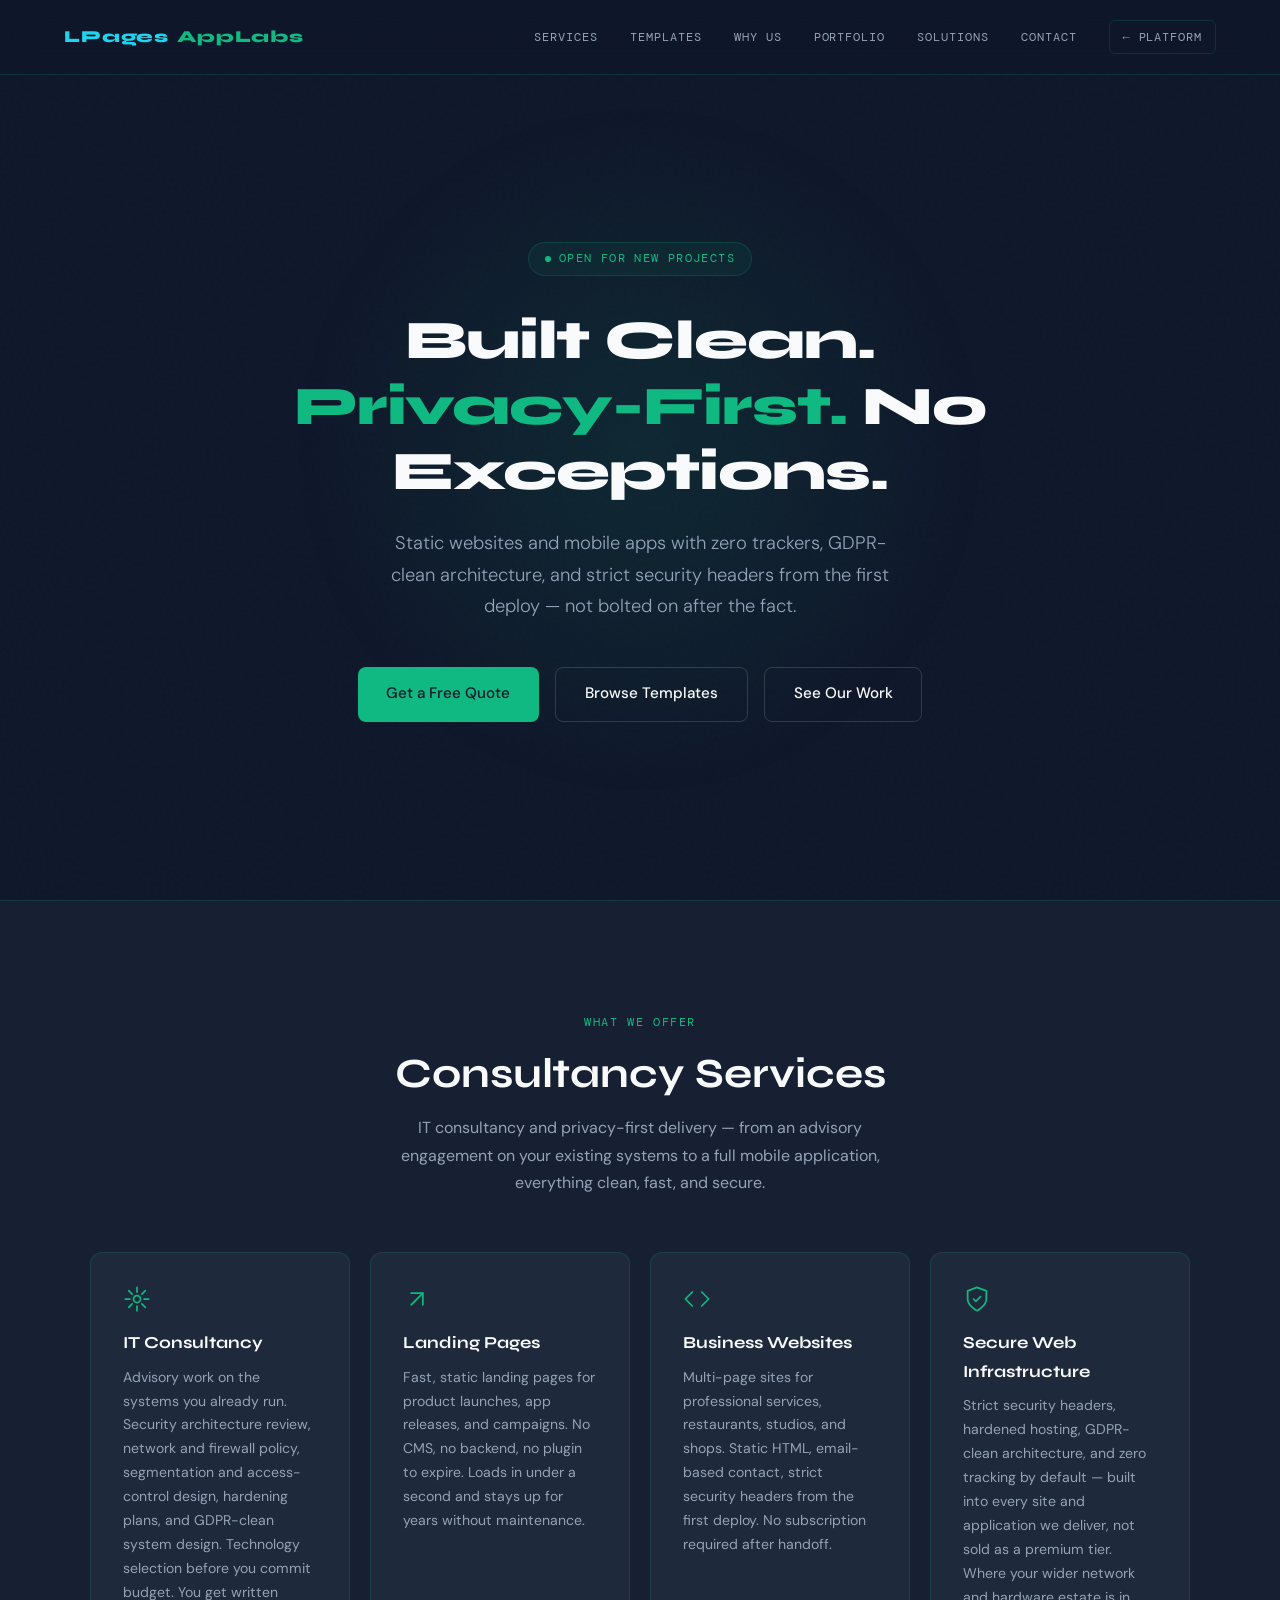
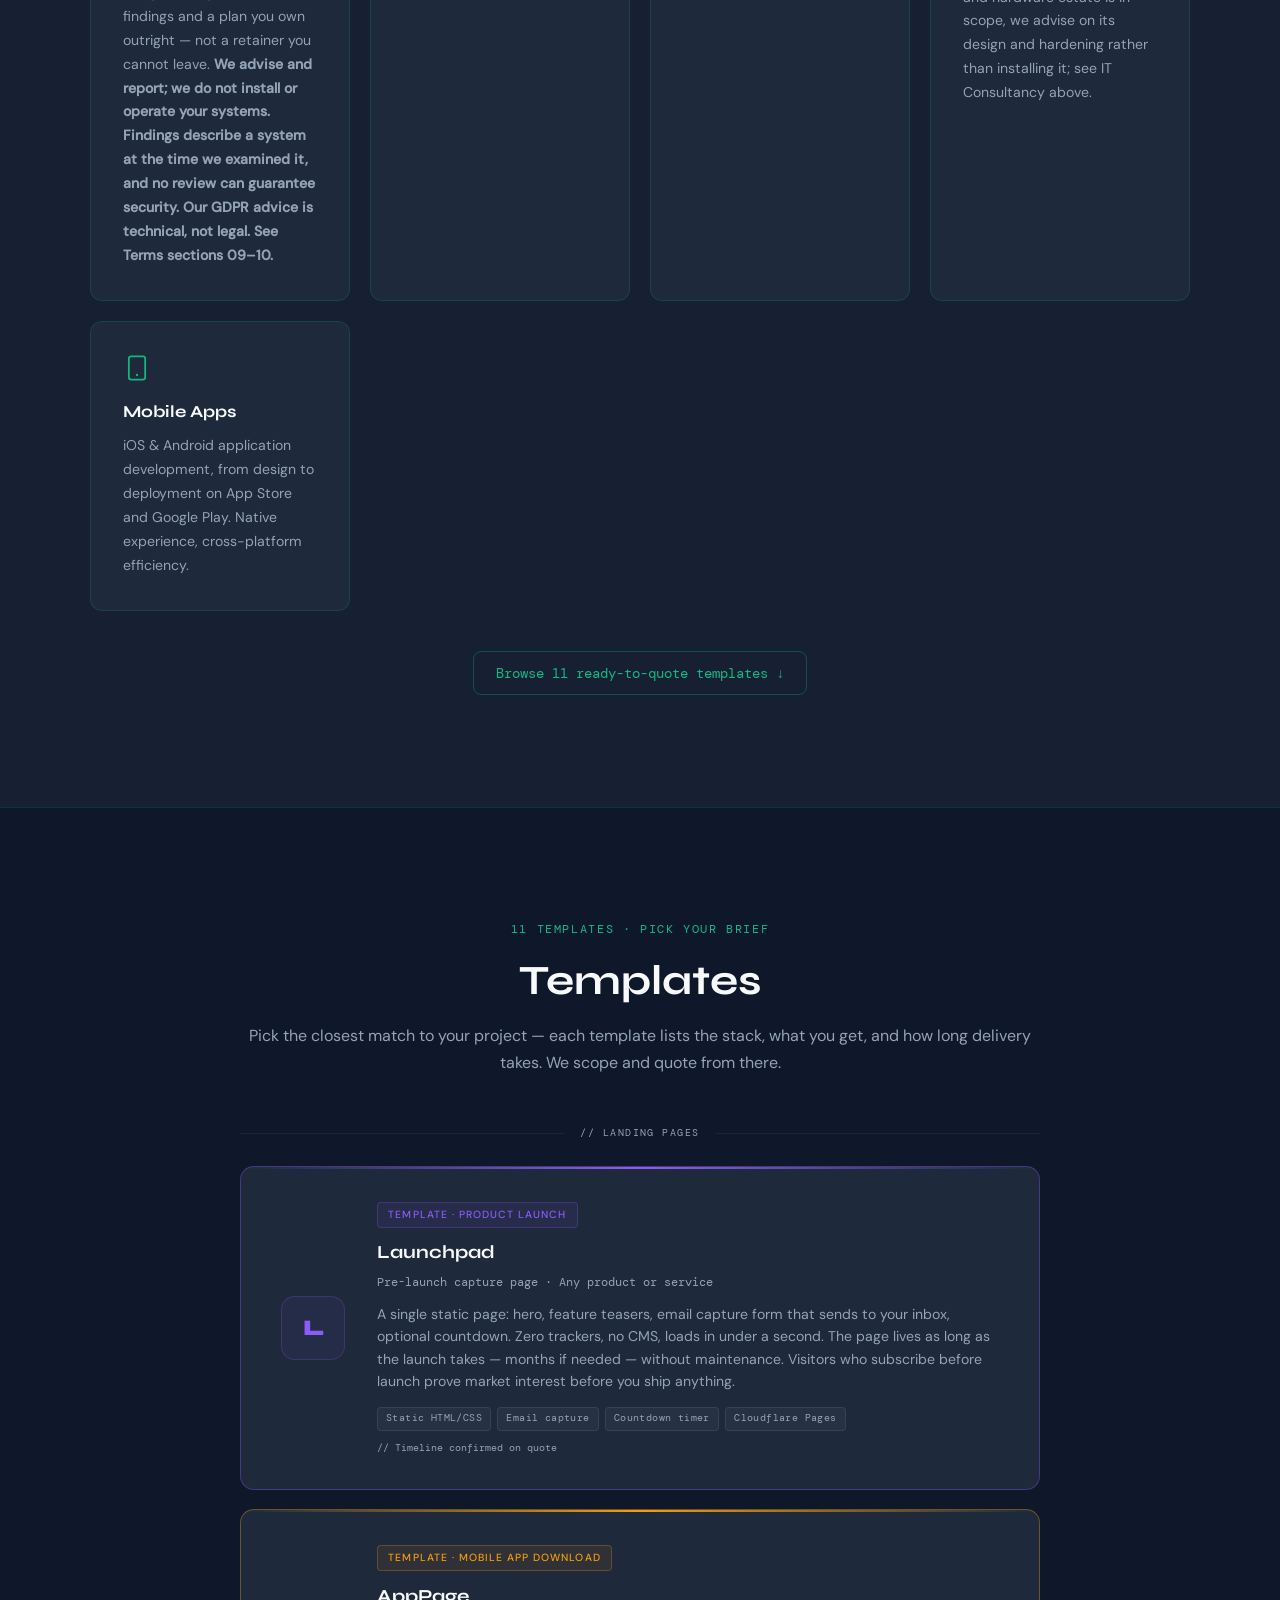
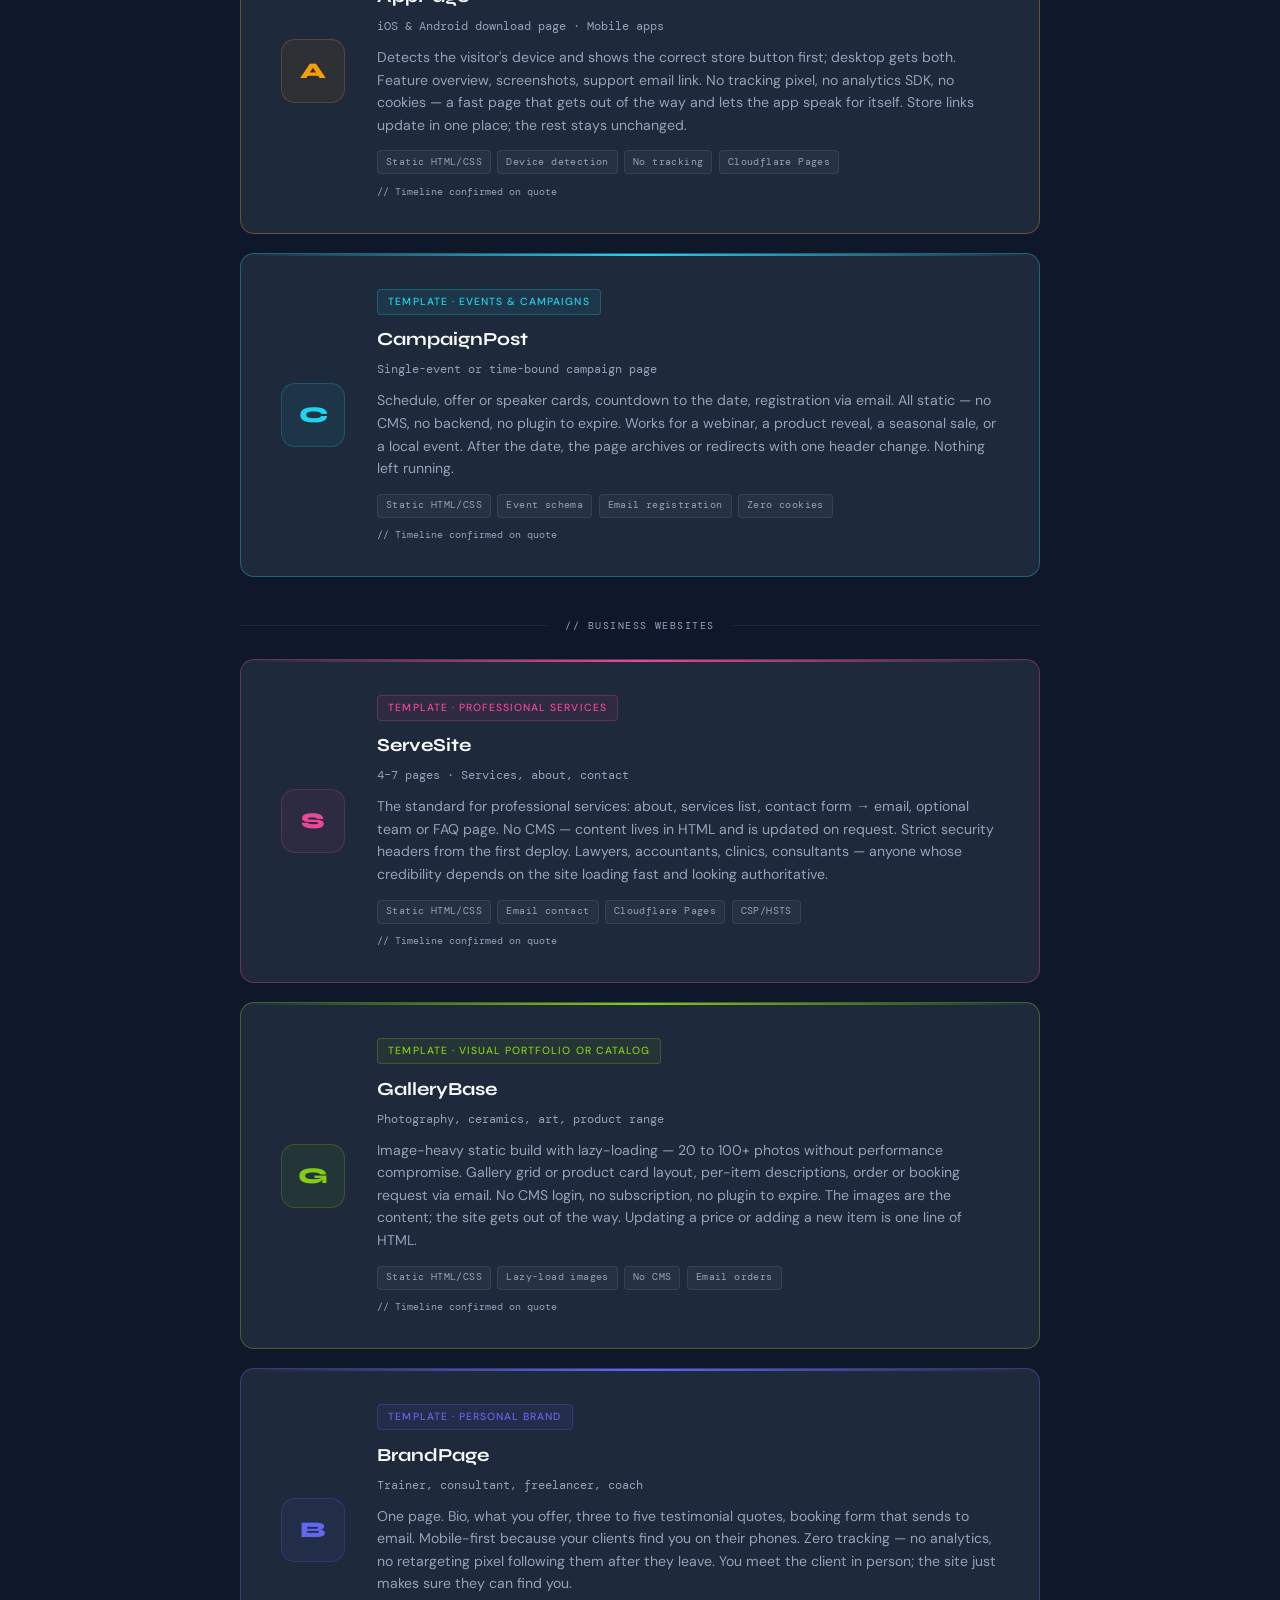
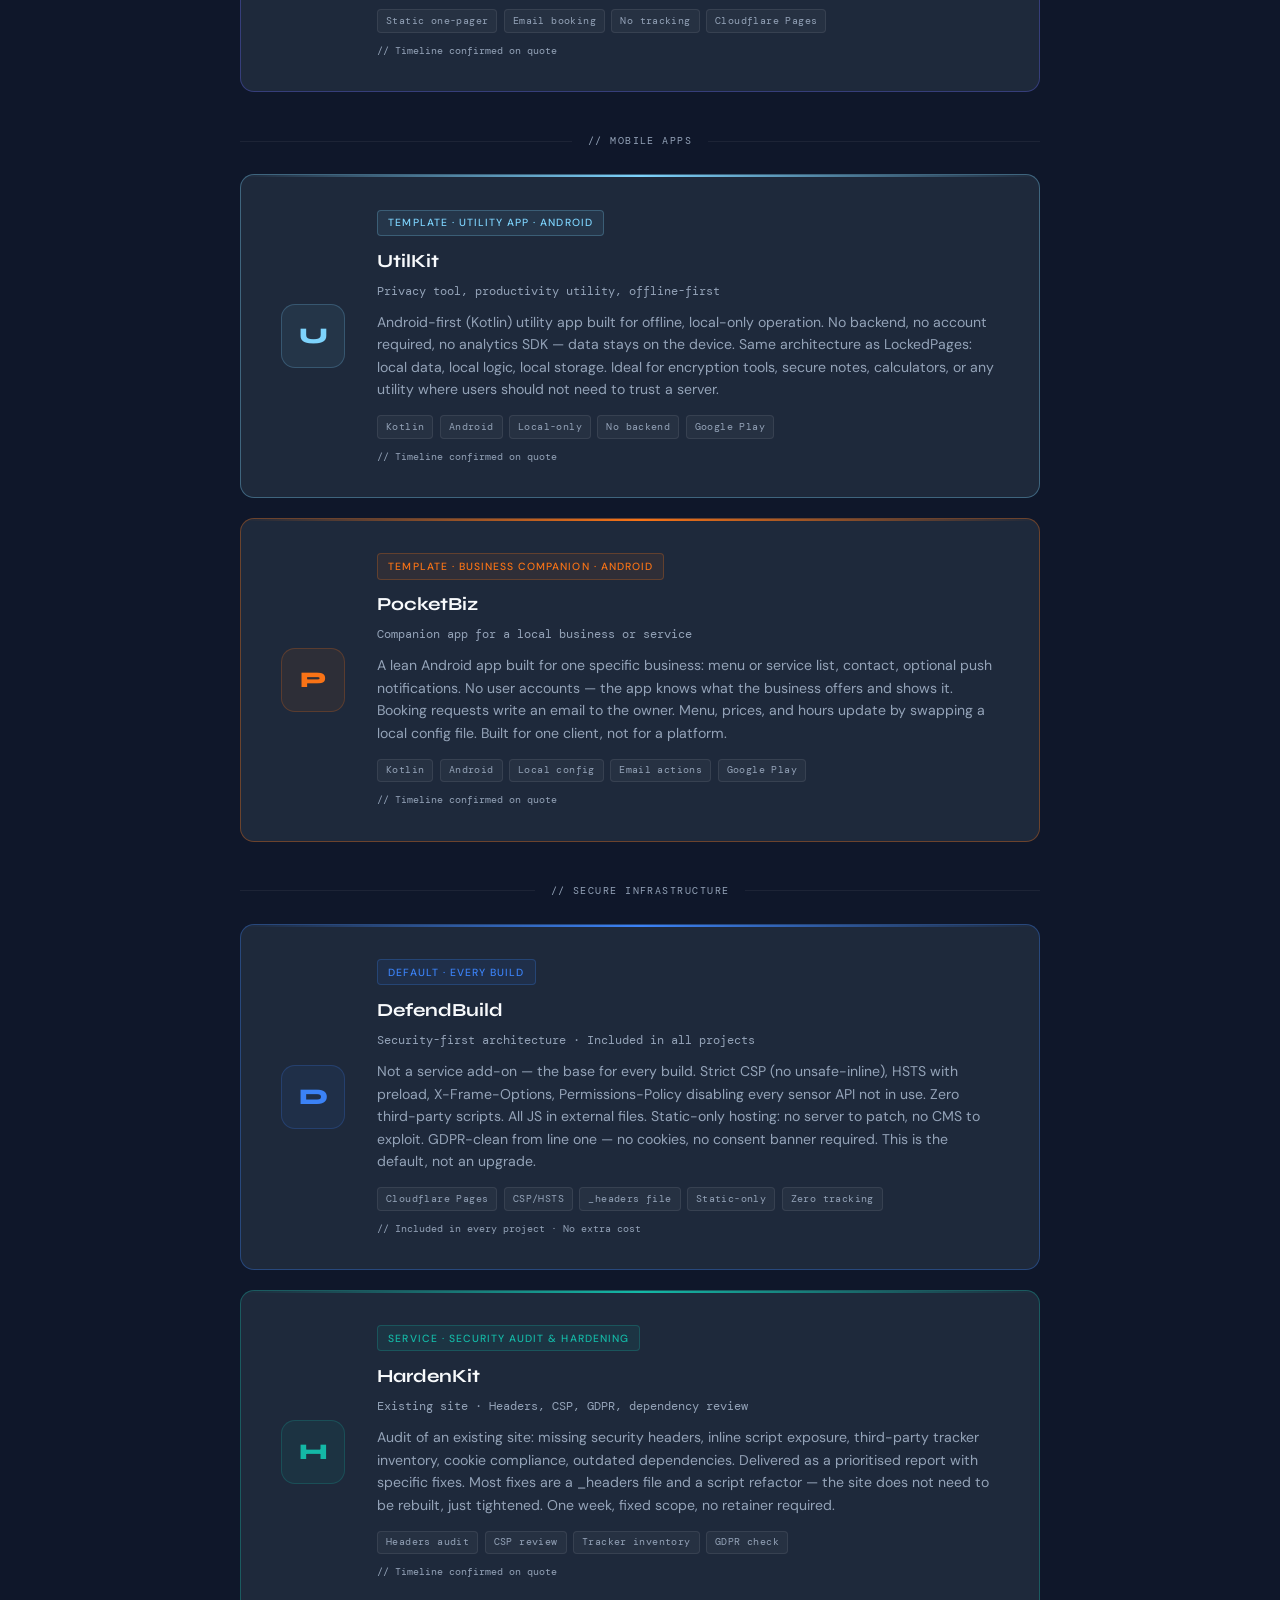
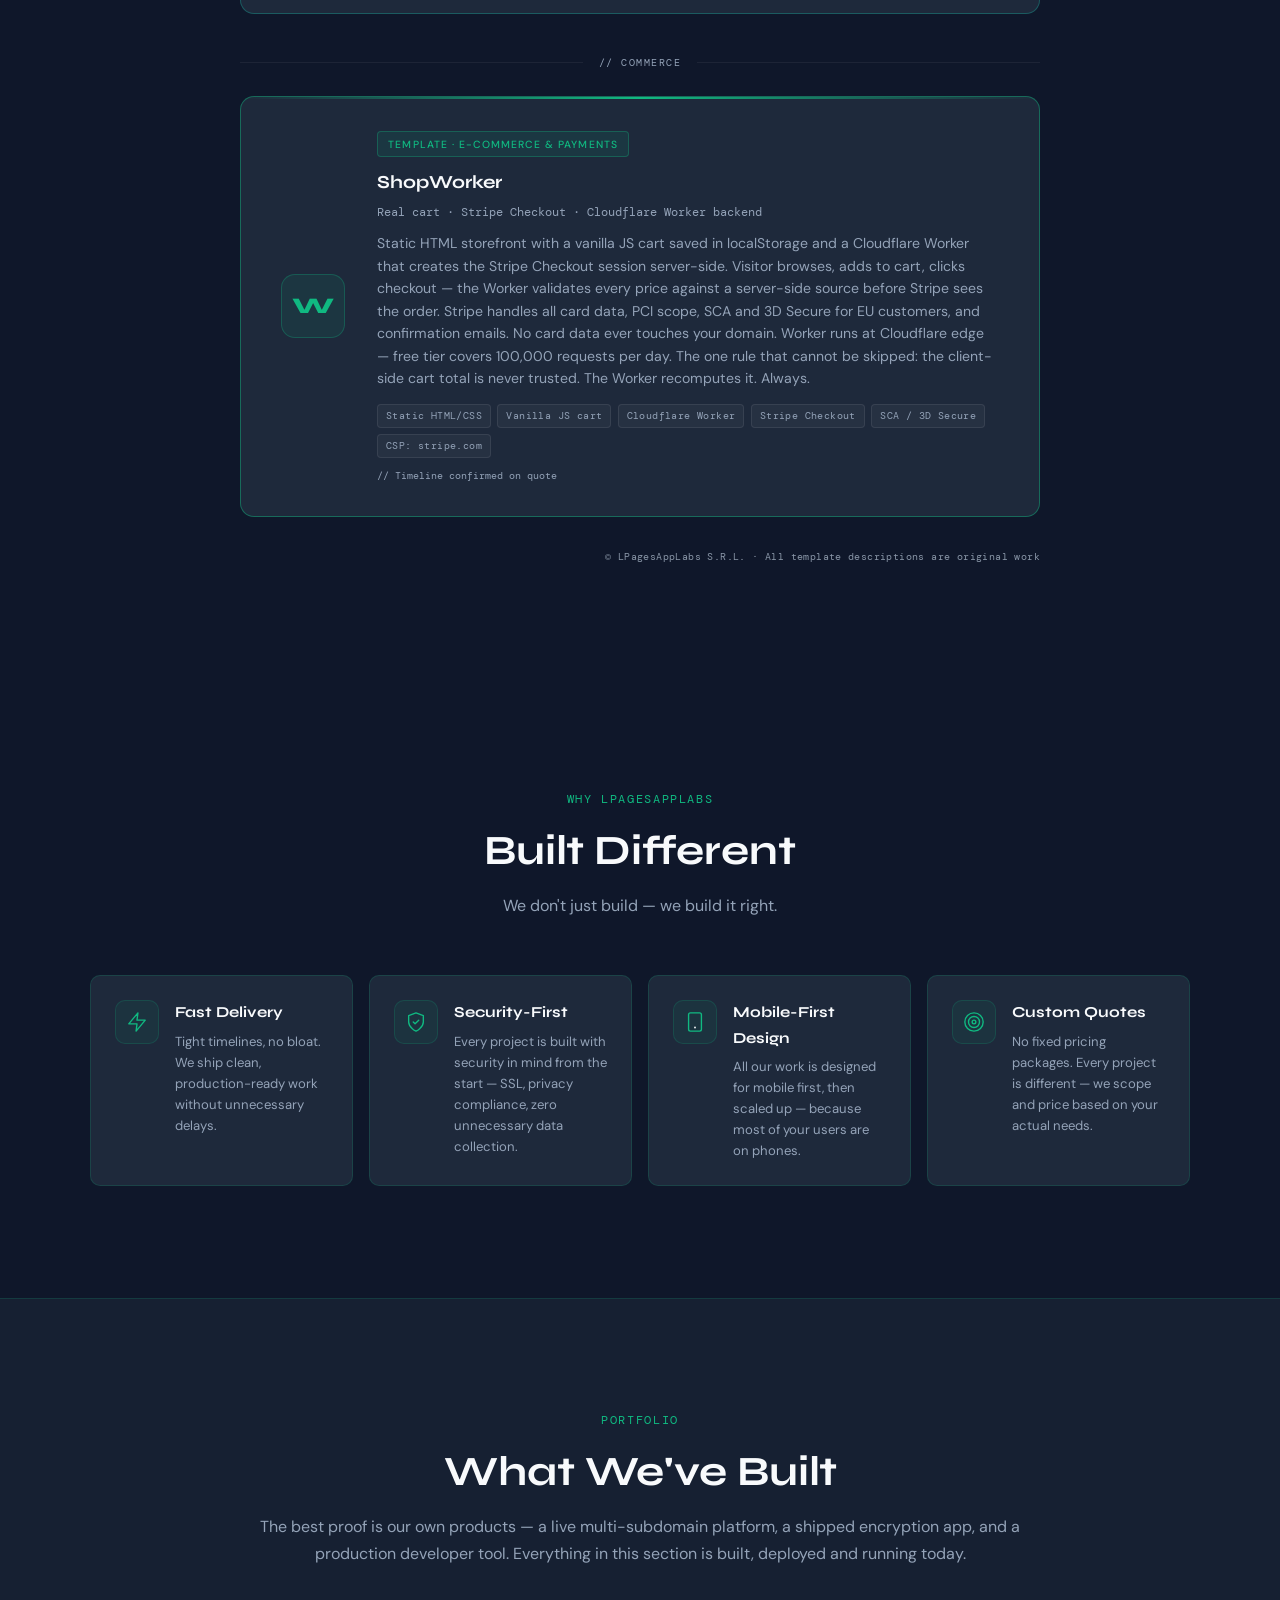
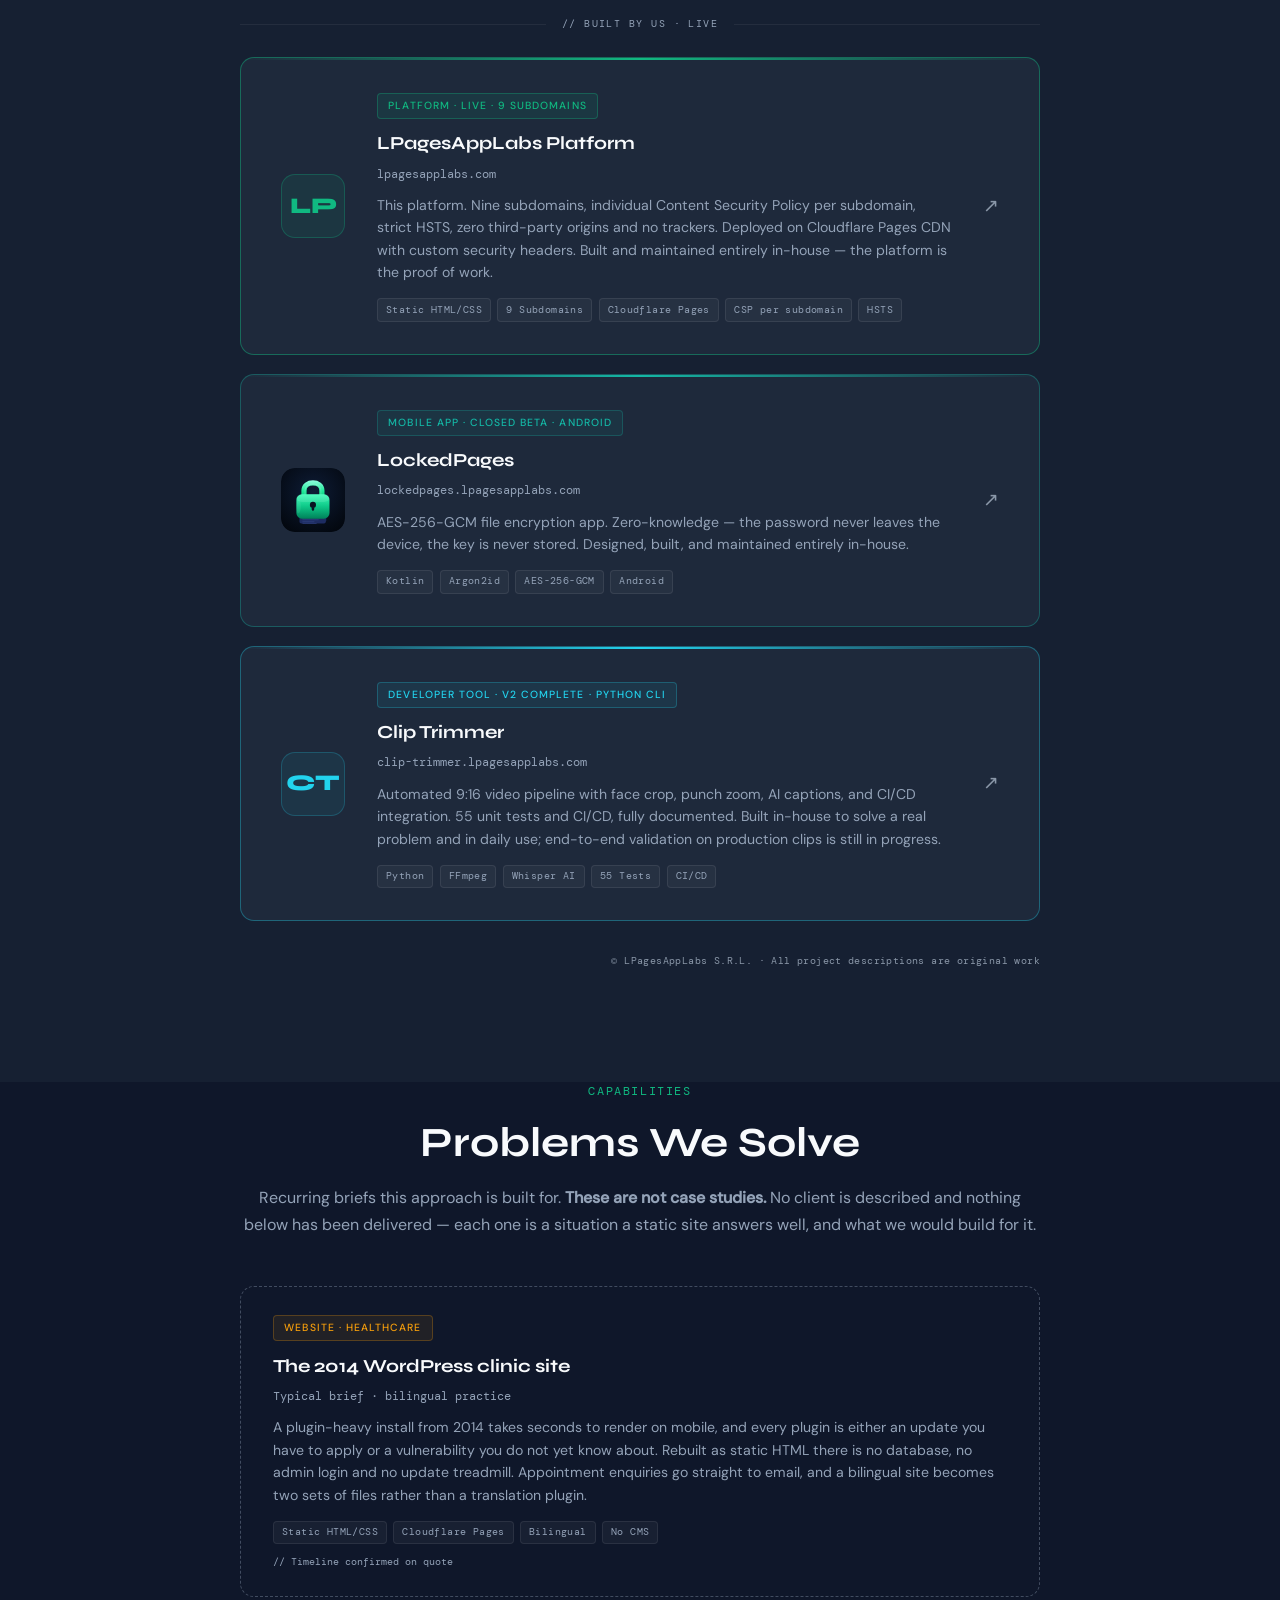
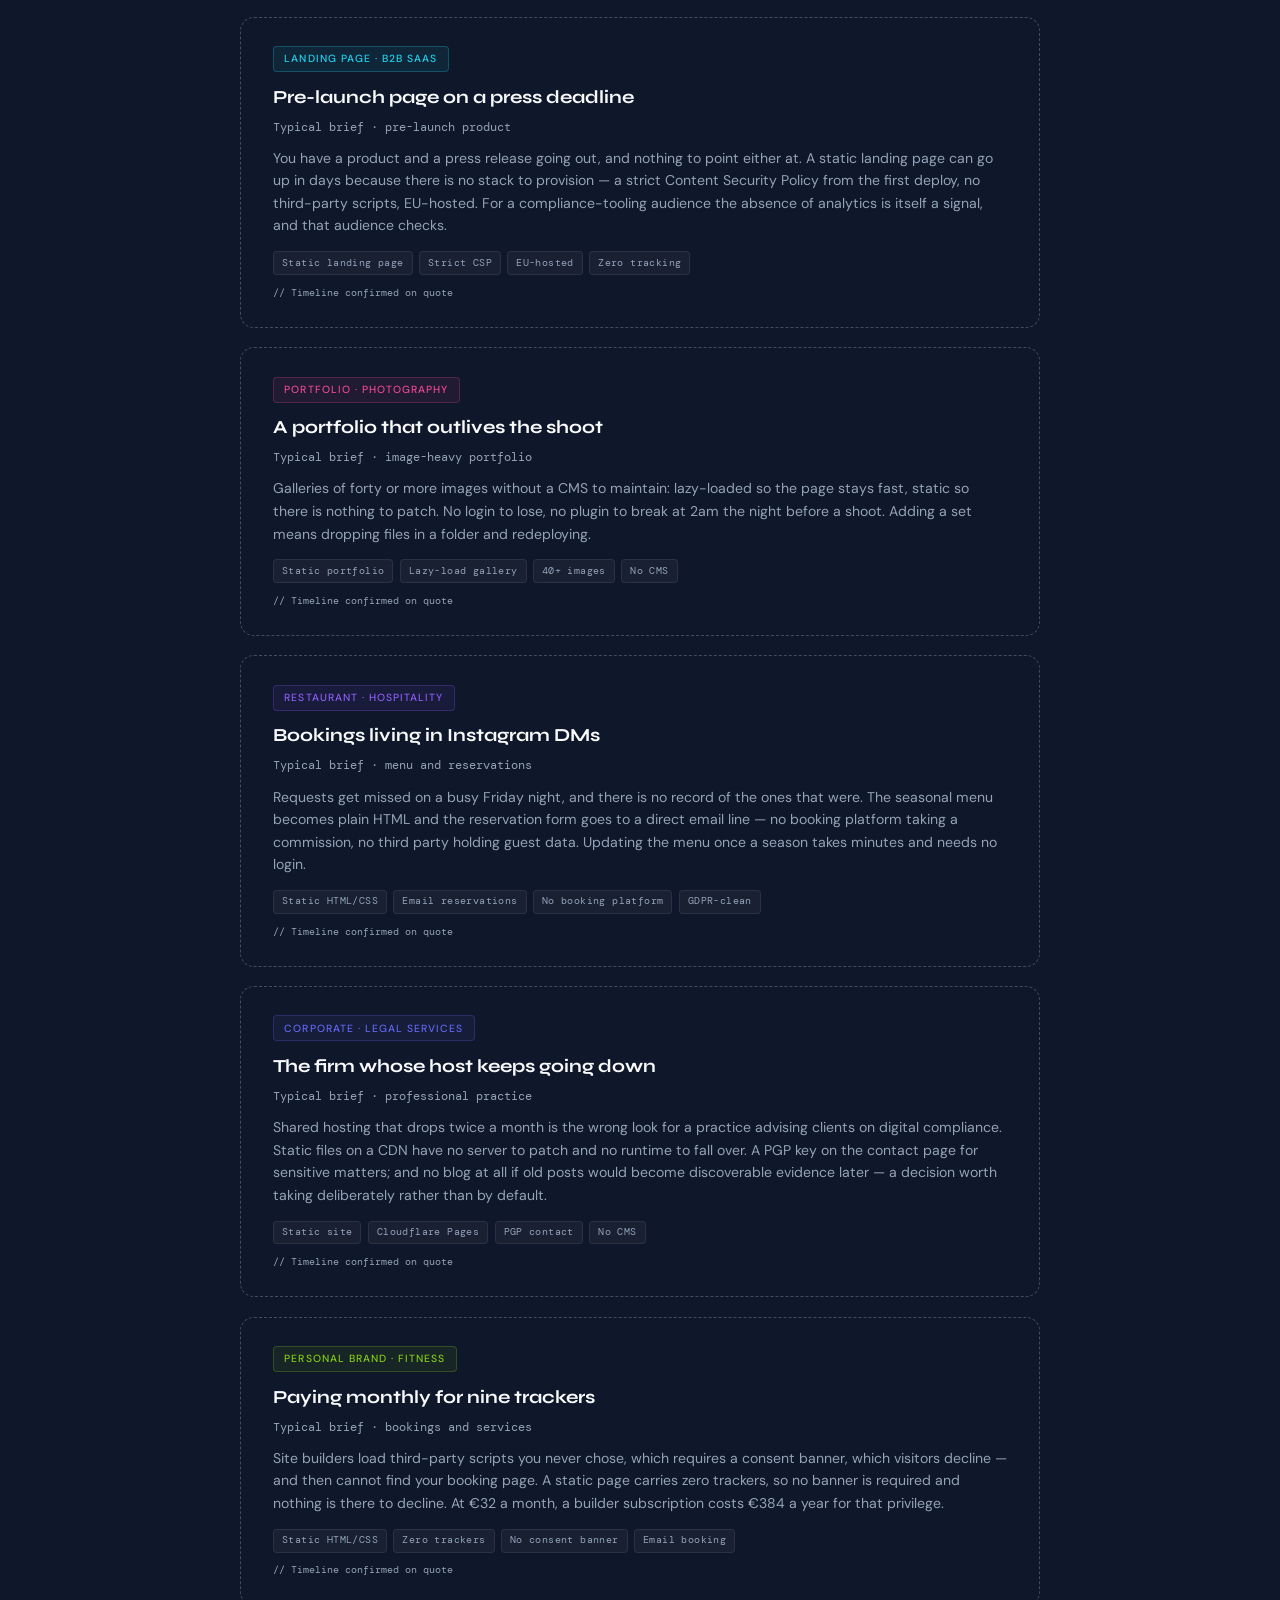
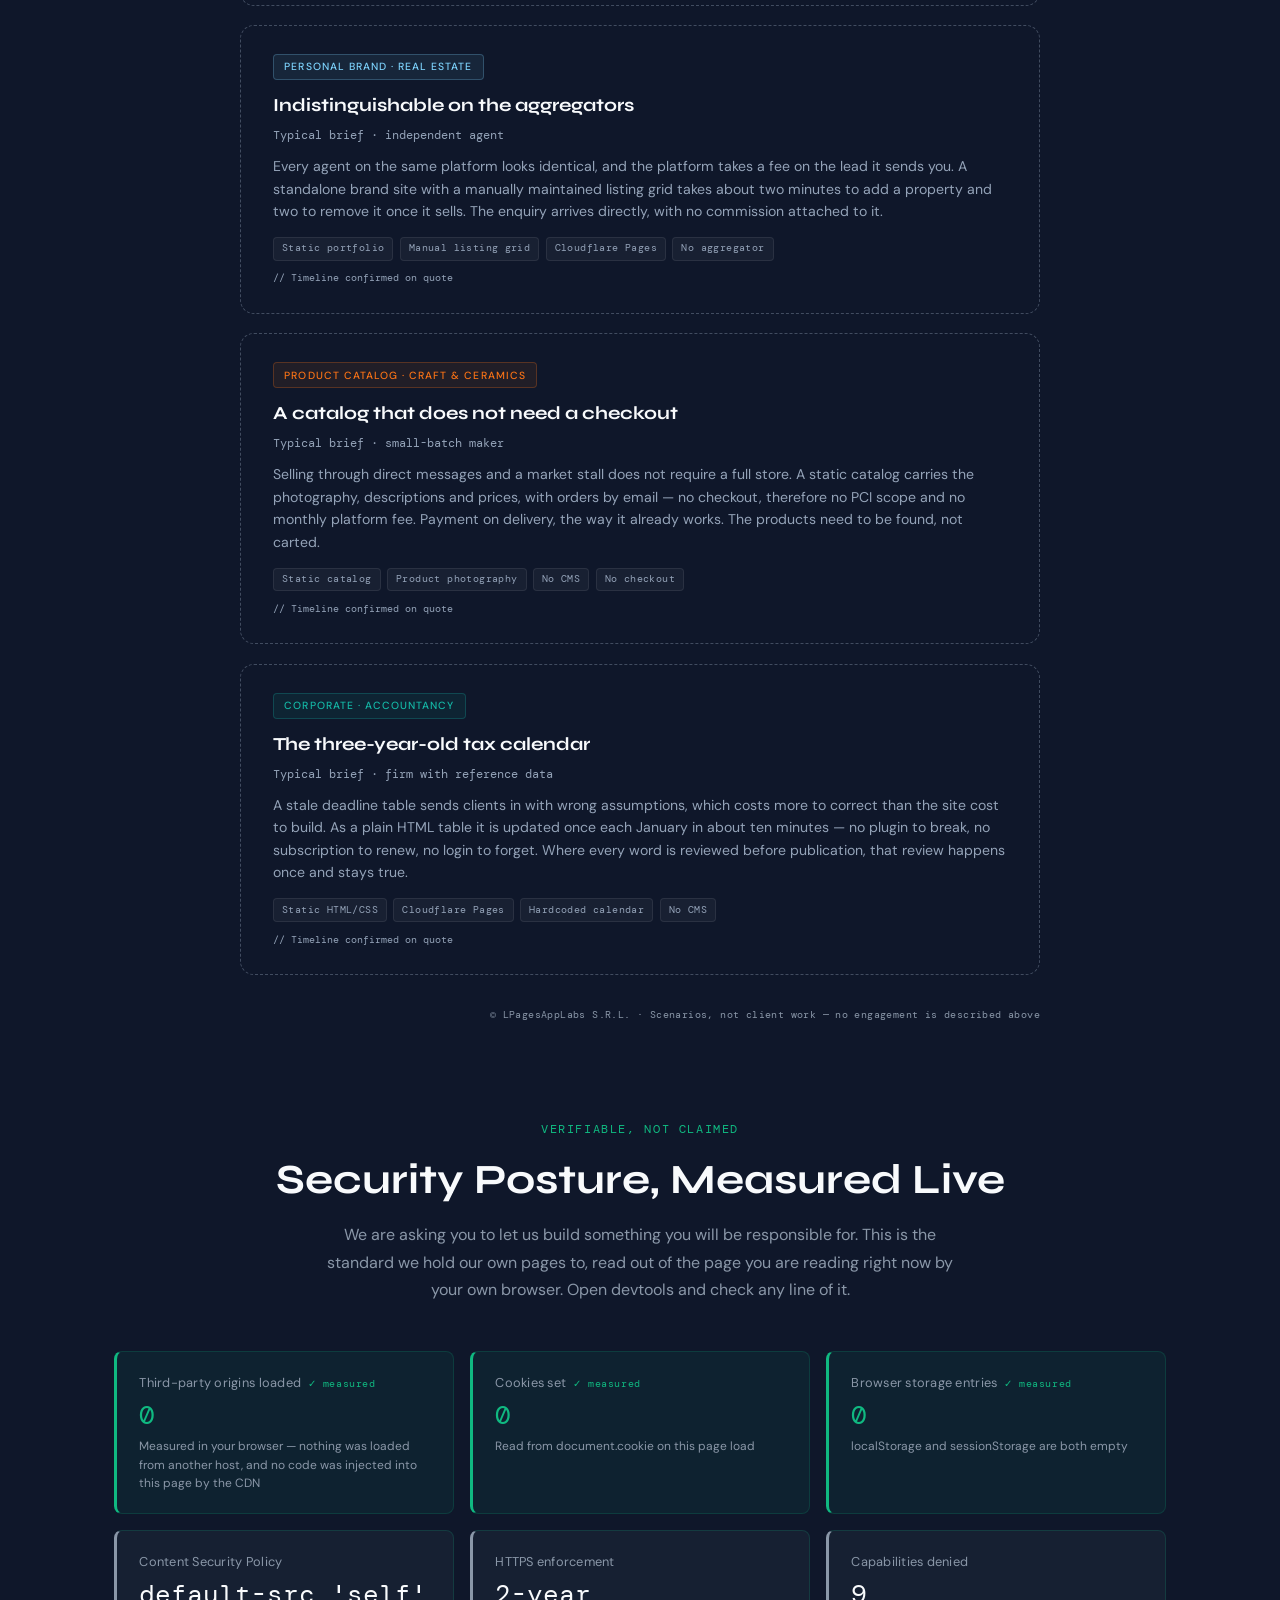
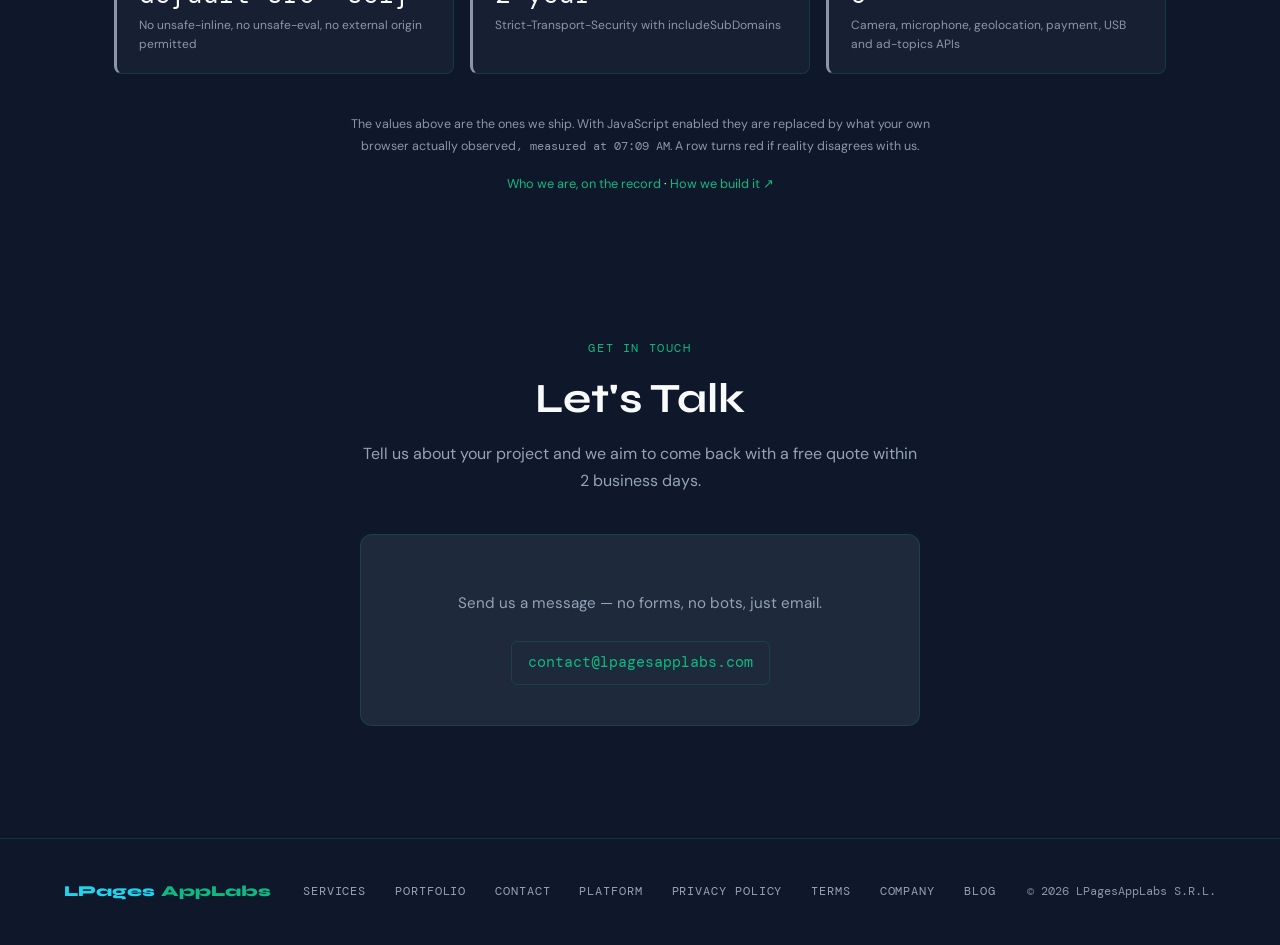
==== commit 96f43679: "Add the live security-posture panel Ships the panel that until now existed only on the apex origin. " ====
--- a/public/index.html
+++ b/public/index.html
@@ -58,6 +58,11 @@
   <link rel="preload" href="fonts/syne-latin-800-normal.woff2" as="font" type="font/woff2" crossorigin>
   <link rel="preload" href="fonts/dm-sans-latin-400-normal.woff2" as="font" type="font/woff2" crossorigin>
   <link rel="stylesheet" href="styles.css">
+  <!-- defer, deliberately. This script queries the DOM immediately on boot, and a
+       head script that runs before the body exists is what blanked all nine origins
+       on 2026-07-27. It is also progressive enhancement: the panel ships with honest
+       static values and this only ever upgrades a row to "measured". -->
+  <script src="posture.js" defer></script>
 </head>
 <body>
 <a class="skip-link" href="#main-content">Skip to main content</a>
@@ -536,6 +541,53 @@
   </div>
 </section>
 
+<!-- SECURITY POSTURE — measured live, see posture.js -->
+<section id="posture">
+  <div class="posture-header reveal">
+    <div class="section-label">Verifiable, Not Claimed</div>
+    <h2 class="section-title">Security Posture, Measured Live</h2>
+    <p>We are asking you to let us build something you will be responsible for. This is the standard we hold our own pages to, read out of the page you are reading right now by your own browser. Open devtools and check any line of it.</p>
+  </div>
+
+  <dl class="posture-grid reveal">
+    <div class="posture-row" data-posture="third-party">
+      <dt class="posture-label">Third-party origins loaded</dt>
+      <dd class="posture-value">0</dd>
+      <dd class="posture-note">No fonts, analytics or tag manager loaded from another host</dd>
+    </div>
+    <div class="posture-row" data-posture="cookies">
+      <dt class="posture-label">Cookies set</dt>
+      <dd class="posture-value">0</dd>
+      <dd class="posture-note">No consent banner, because there is nothing to consent to</dd>
+    </div>
+    <div class="posture-row" data-posture="storage">
+      <dt class="posture-label">Browser storage entries</dt>
+      <dd class="posture-value">0</dd>
+      <dd class="posture-note">Nothing written to localStorage or sessionStorage</dd>
+    </div>
+    <div class="posture-row" data-posture="csp">
+      <dt class="posture-label">Content Security Policy</dt>
+      <dd class="posture-value">default-src 'self'</dd>
+      <dd class="posture-note">No unsafe-inline, no unsafe-eval, no external origin permitted</dd>
+    </div>
+    <div class="posture-row" data-posture="hsts">
+      <dt class="posture-label">HTTPS enforcement</dt>
+      <dd class="posture-value">2-year</dd>
+      <dd class="posture-note">Strict-Transport-Security with includeSubDomains</dd>
+    </div>
+    <div class="posture-row" data-posture="permissions">
+      <dt class="posture-label">Capabilities denied</dt>
+      <dd class="posture-value">9</dd>
+      <dd class="posture-note">Camera, microphone, geolocation, payment, USB and ad-topics APIs</dd>
+    </div>
+  </dl>
+
+  <div class="posture-foot reveal">
+    <p class="posture-stamp">The values above are the ones we ship. With JavaScript enabled they are replaced by what your own browser actually observed<span class="posture-time-wrap">, measured at <span data-posture-time>—</span></span>. A row turns red if reality disagrees with us.</p>
+    <p class="posture-links"><a href="https://lpagesapplabs.com/company.html">Who we are, on the record</a> · <a href="https://blog.lpagesapplabs.com" rel="noopener noreferrer">How we build it ↗</a></p>
+  </div>
+</section>
+
 <!-- CONTACT -->
 <section id="contact">
   <div class="contact-inner">
--- a/public/fonts.css
+++ b/public/fonts.css
@@ -16,16 +16,6 @@
 }
 
 /* latin-ext */
-@font-face {
-  font-family: 'Syne';
-  font-style: normal;
-  font-weight: 400;
-  font-stretch: 100%;
-  font-display: swap;
-  src: url(fonts/syne-latin-ext-400-normal.woff2) format('woff2'); 
-  unicode-range: U+0100-02BA,U+02BD-02C5,U+02C7-02CC,U+02CE-02D7,U+02DD-02FF,U+0304,U+0308,U+0329,U+1D00-1DBF,U+1E00-1E9F,U+1EF2-1EFF,U+2020,U+20A0-20AB,U+20AD-20C0,U+2113,U+2C60-2C7F,U+A720-A7FF;
-}
-
 /* latin */
 @font-face {
   font-family: 'Syne';
@@ -38,16 +28,6 @@
 }
 
 /* latin-ext */
-@font-face {
-  font-family: 'Syne';
-  font-style: normal;
-  font-weight: 600;
-  font-stretch: 100%;
-  font-display: swap;
-  src: url(fonts/syne-latin-ext-600-normal.woff2) format('woff2'); 
-  unicode-range: U+0100-02BA,U+02BD-02C5,U+02C7-02CC,U+02CE-02D7,U+02DD-02FF,U+0304,U+0308,U+0329,U+1D00-1DBF,U+1E00-1E9F,U+1EF2-1EFF,U+2020,U+20A0-20AB,U+20AD-20C0,U+2113,U+2C60-2C7F,U+A720-A7FF;
-}
-
 /* latin */
 @font-face {
   font-family: 'Syne';
@@ -60,16 +40,6 @@
 }
 
 /* latin-ext */
-@font-face {
-  font-family: 'Syne';
-  font-style: normal;
-  font-weight: 700;
-  font-stretch: 100%;
-  font-display: swap;
-  src: url(fonts/syne-latin-ext-700-normal.woff2) format('woff2'); 
-  unicode-range: U+0100-02BA,U+02BD-02C5,U+02C7-02CC,U+02CE-02D7,U+02DD-02FF,U+0304,U+0308,U+0329,U+1D00-1DBF,U+1E00-1E9F,U+1EF2-1EFF,U+2020,U+20A0-20AB,U+20AD-20C0,U+2113,U+2C60-2C7F,U+A720-A7FF;
-}
-
 /* latin */
 @font-face {
   font-family: 'Syne';
@@ -82,16 +52,6 @@
 }
 
 /* latin-ext */
-@font-face {
-  font-family: 'Syne';
-  font-style: normal;
-  font-weight: 800;
-  font-stretch: 100%;
-  font-display: swap;
-  src: url(fonts/syne-latin-ext-800-normal.woff2) format('woff2'); 
-  unicode-range: U+0100-02BA,U+02BD-02C5,U+02C7-02CC,U+02CE-02D7,U+02DD-02FF,U+0304,U+0308,U+0329,U+1D00-1DBF,U+1E00-1E9F,U+1EF2-1EFF,U+2020,U+20A0-20AB,U+20AD-20C0,U+2113,U+2C60-2C7F,U+A720-A7FF;
-}
-
 /* latin */
 @font-face {
   font-family: 'DM Mono';
--- a/public/styles.css
+++ b/public/styles.css
@@ -6,6 +6,12 @@
       --emerald-glow: rgba(16,185,129,0.15);
       --emerald-glow2: rgba(16,185,129,0.07);
       --cyan: #22D3EE;
+      /* Added for the posture panel. The -aNN / -glow2 tints are their base colour
+         at 0.07, so changing a base without its tint leaves a row on the old hue.
+         Values are the apex platform's, so the panel is one design across all
+         nine origins rather than nine variants of one idea. */
+      --danger: #F87171;
+      --danger-a07: rgba(248,113,113,0.07);
       --white: #F8FAFC; --muted: #94A3B8; --muted-dim: #8A97A8;
       --border: rgba(16,185,129,0.18);
     }
@@ -514,3 +520,60 @@
   .contact-box { padding: 1.5rem; }
   .contact-email { display: block; margin: 0.4rem 0; padding: 0.5rem 0.75rem; }
 }
+
+/* --- SECURITY POSTURE PANEL -------------------------------------------------
+   Rows ship with static values and are upgraded to measured ones by posture.js.
+   .posture-measured is added only after a real measurement, so the "measured"
+   affordance can never appear on a value nobody checked. .posture-fail exists
+   so the panel can contradict us in public — a panel that can only ever show
+   good news is marketing, not evidence. */
+#posture { max-width: 1100px; margin: 0 auto; padding: 6rem 1.5rem 2rem; }
+.posture-header { text-align: center; margin-bottom: 3rem; }
+.posture-header p { color: var(--muted-dim); max-width: 60ch; margin: 1rem auto 0; line-height: 1.7; }
+
+.posture-grid { display: grid; grid-template-columns: repeat(auto-fit, minmax(300px, 1fr)); gap: 1rem; }
+
+.posture-row {
+  background: var(--surface2);
+  border: 1px solid var(--border);
+  border-left: 3px solid var(--muted-dim);
+  border-radius: 8px;
+  padding: 1.25rem 1.4rem;
+}
+.posture-grid dt, .posture-grid dd { margin: 0; }
+.posture-label { font-size: 0.8rem; color: var(--muted-dim); letter-spacing: 0.02em; }
+.posture-value {
+  font-family: 'DM Mono', monospace;
+  font-size: 1.6rem;
+  color: var(--white);
+  margin: 0.4rem 0 0.5rem;
+  word-break: break-word;
+}
+.posture-note { font-size: 0.75rem; color: var(--muted-dim); line-height: 1.55; }
+
+/* Measured — the only state that earns the accent colour and the tick. */
+.posture-measured { border-left-color: var(--emerald); background: var(--emerald-glow2); }
+.posture-measured .posture-value { color: var(--emerald); }
+.posture-measured .posture-label::after {
+  content: ' ✓ measured';
+  color: var(--emerald);
+  font-family: 'DM Mono', monospace;
+  font-size: 0.62rem;
+  letter-spacing: 0.06em;
+}
+/* Reality disagreed with the shipped value. Deliberately loud. */
+.posture-fail { border-left-color: var(--danger); background: var(--danger-a07); }
+.posture-fail .posture-value { color: var(--danger); }
+.posture-fail .posture-label::after { content: ' ✕ failed'; color: var(--danger); }
+
+.posture-foot { margin-top: 2.5rem; text-align: center; }
+.posture-stamp { font-size: 0.78rem; color: var(--muted-dim); max-width: 68ch; margin: 0 auto; line-height: 1.7; }
+.posture-time-wrap { font-family: 'DM Mono', monospace; }
+.posture-links { margin-top: 1rem; font-size: 0.8rem; }
+.posture-links a { color: var(--emerald); text-decoration: none; border-bottom: 1px solid transparent; }
+.posture-links a:hover, .posture-links a:focus-visible { border-bottom-color: var(--emerald); }
+
+@media (max-width: 640px) {
+  #posture { padding-top: 4rem; }
+  .posture-value { font-size: 1.3rem; }
+}
